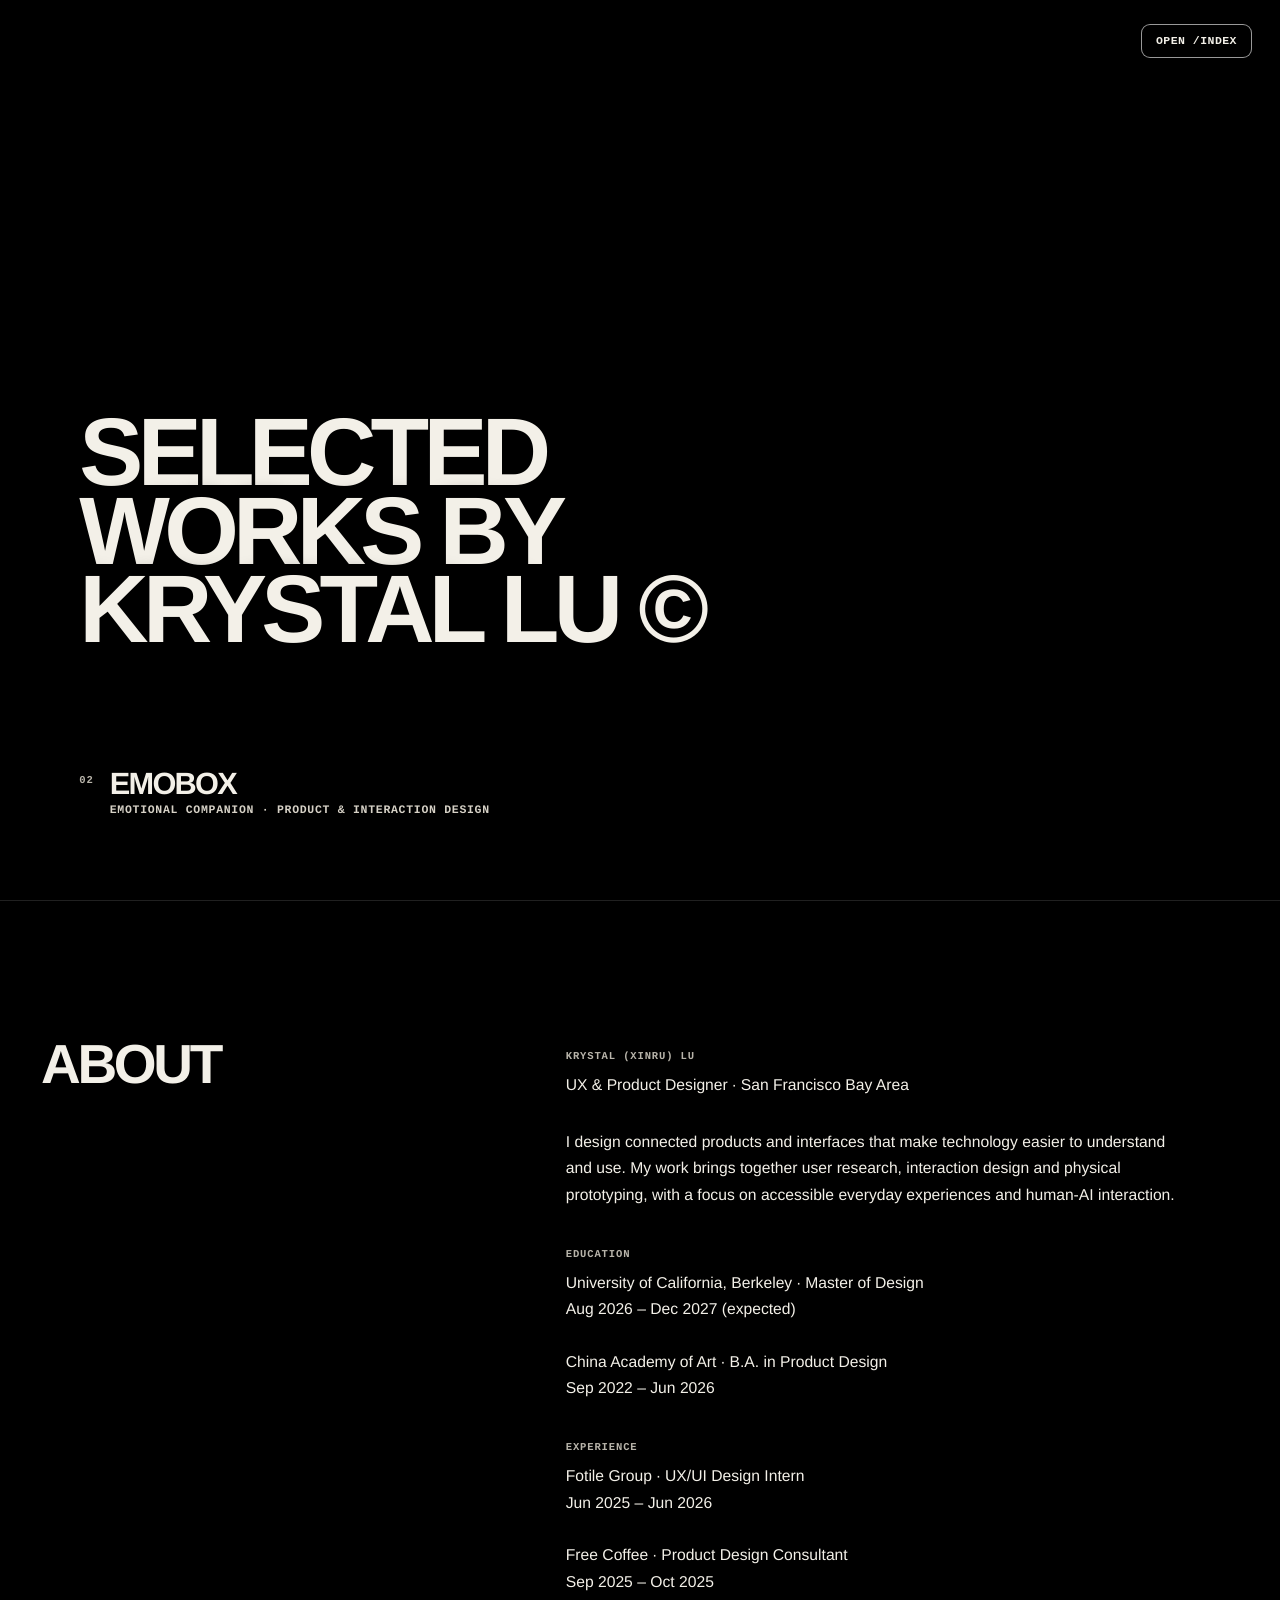
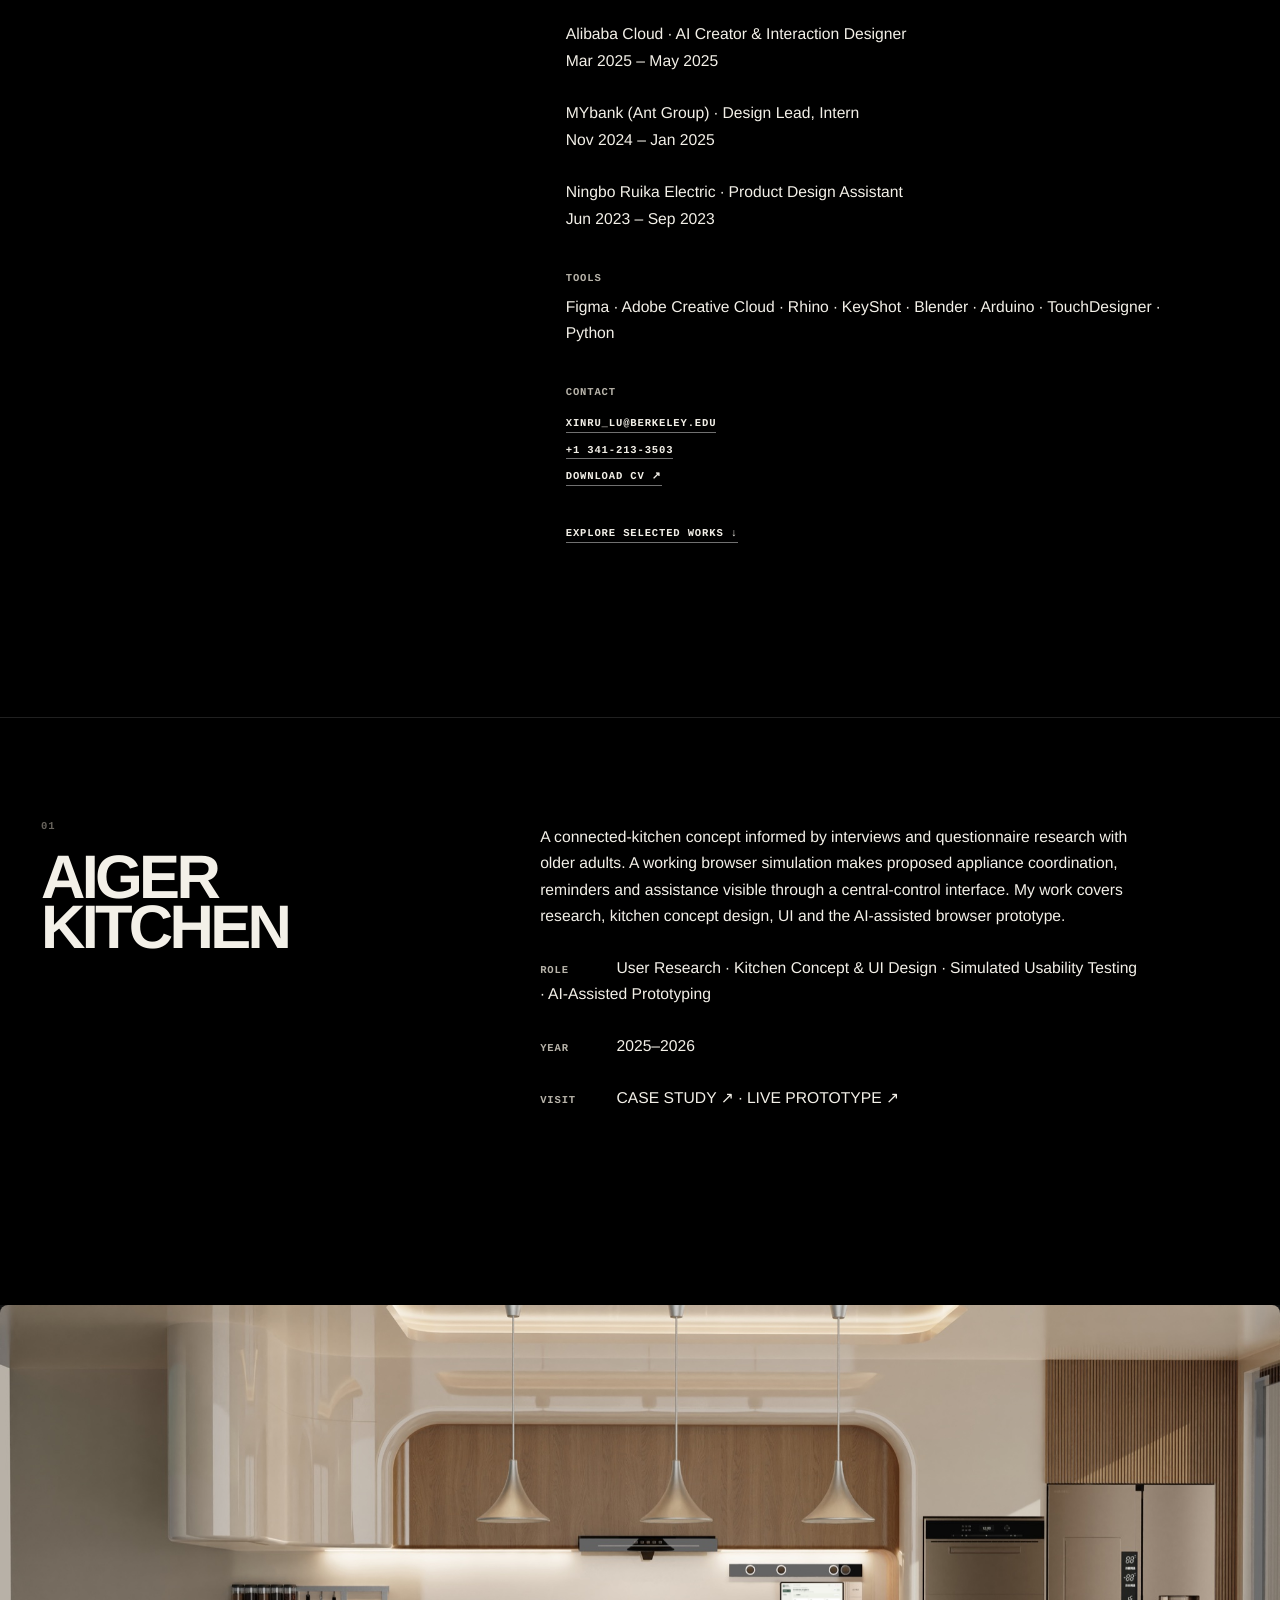
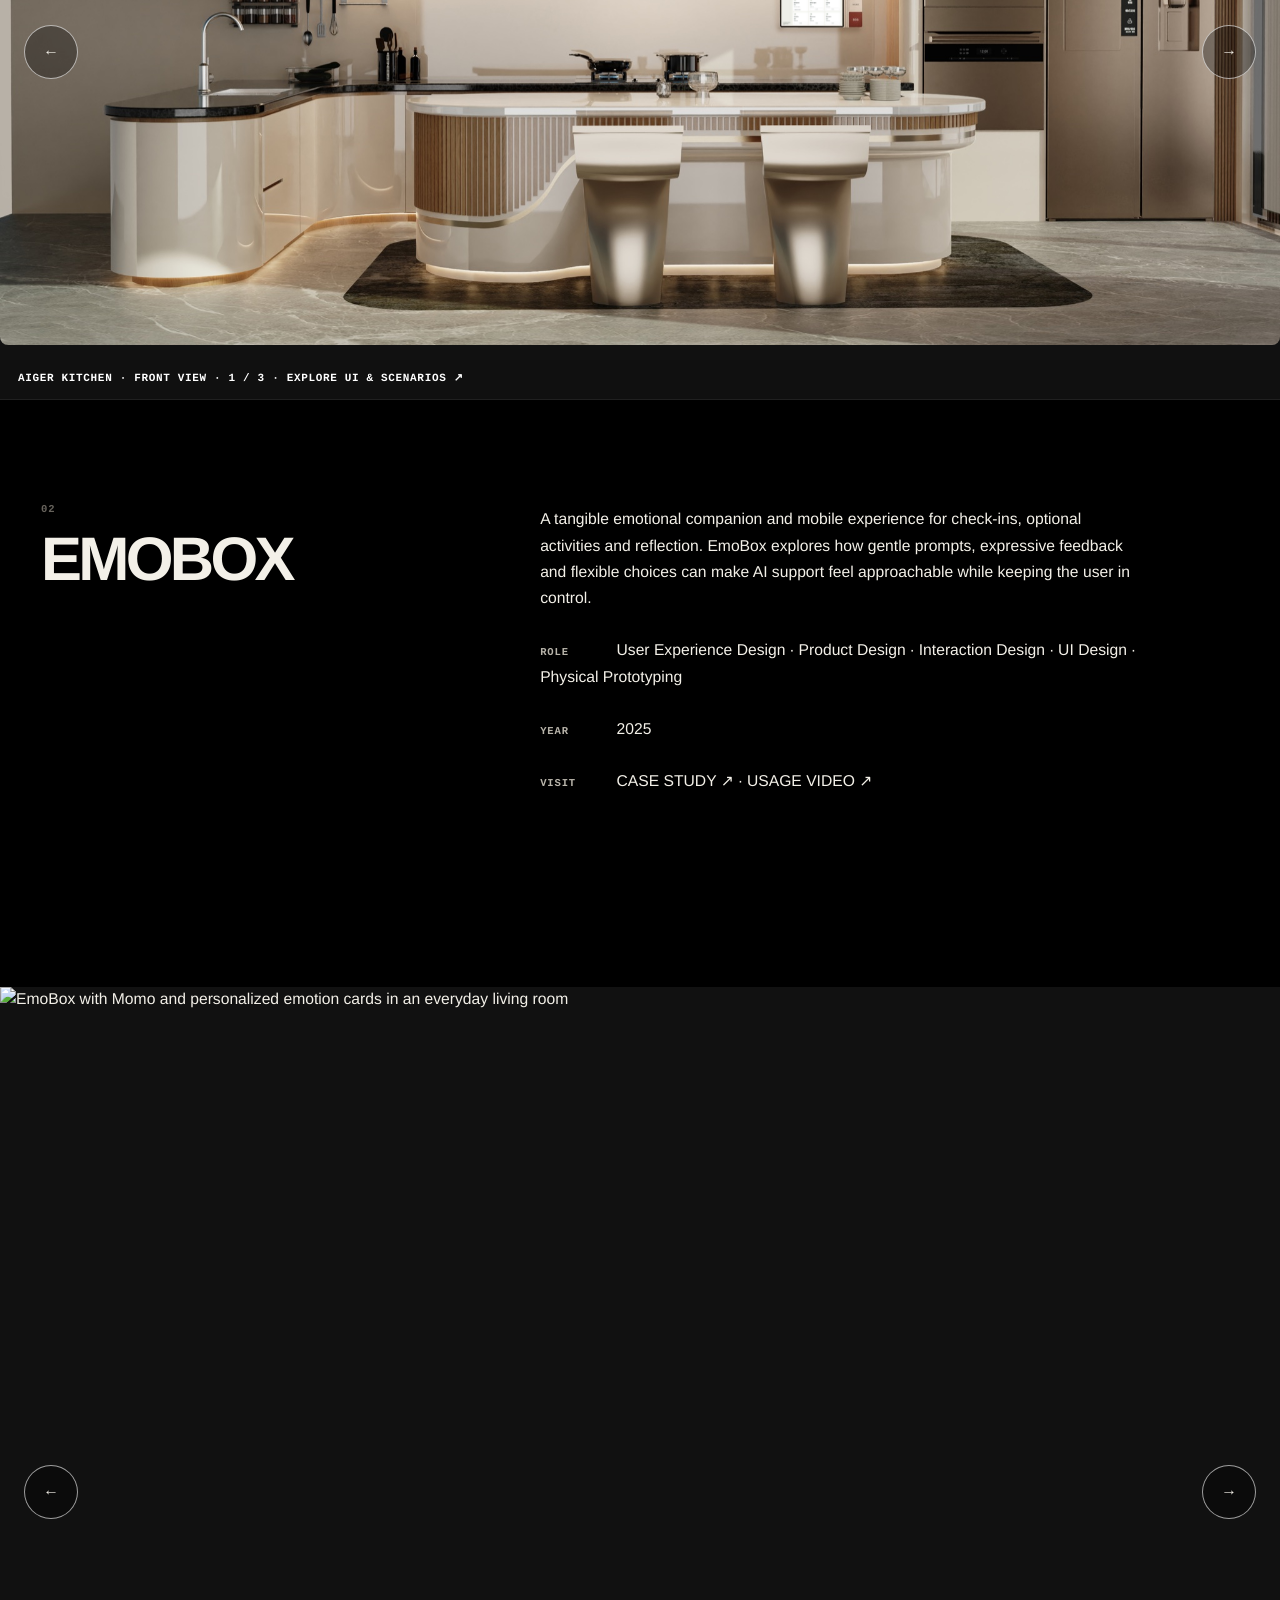
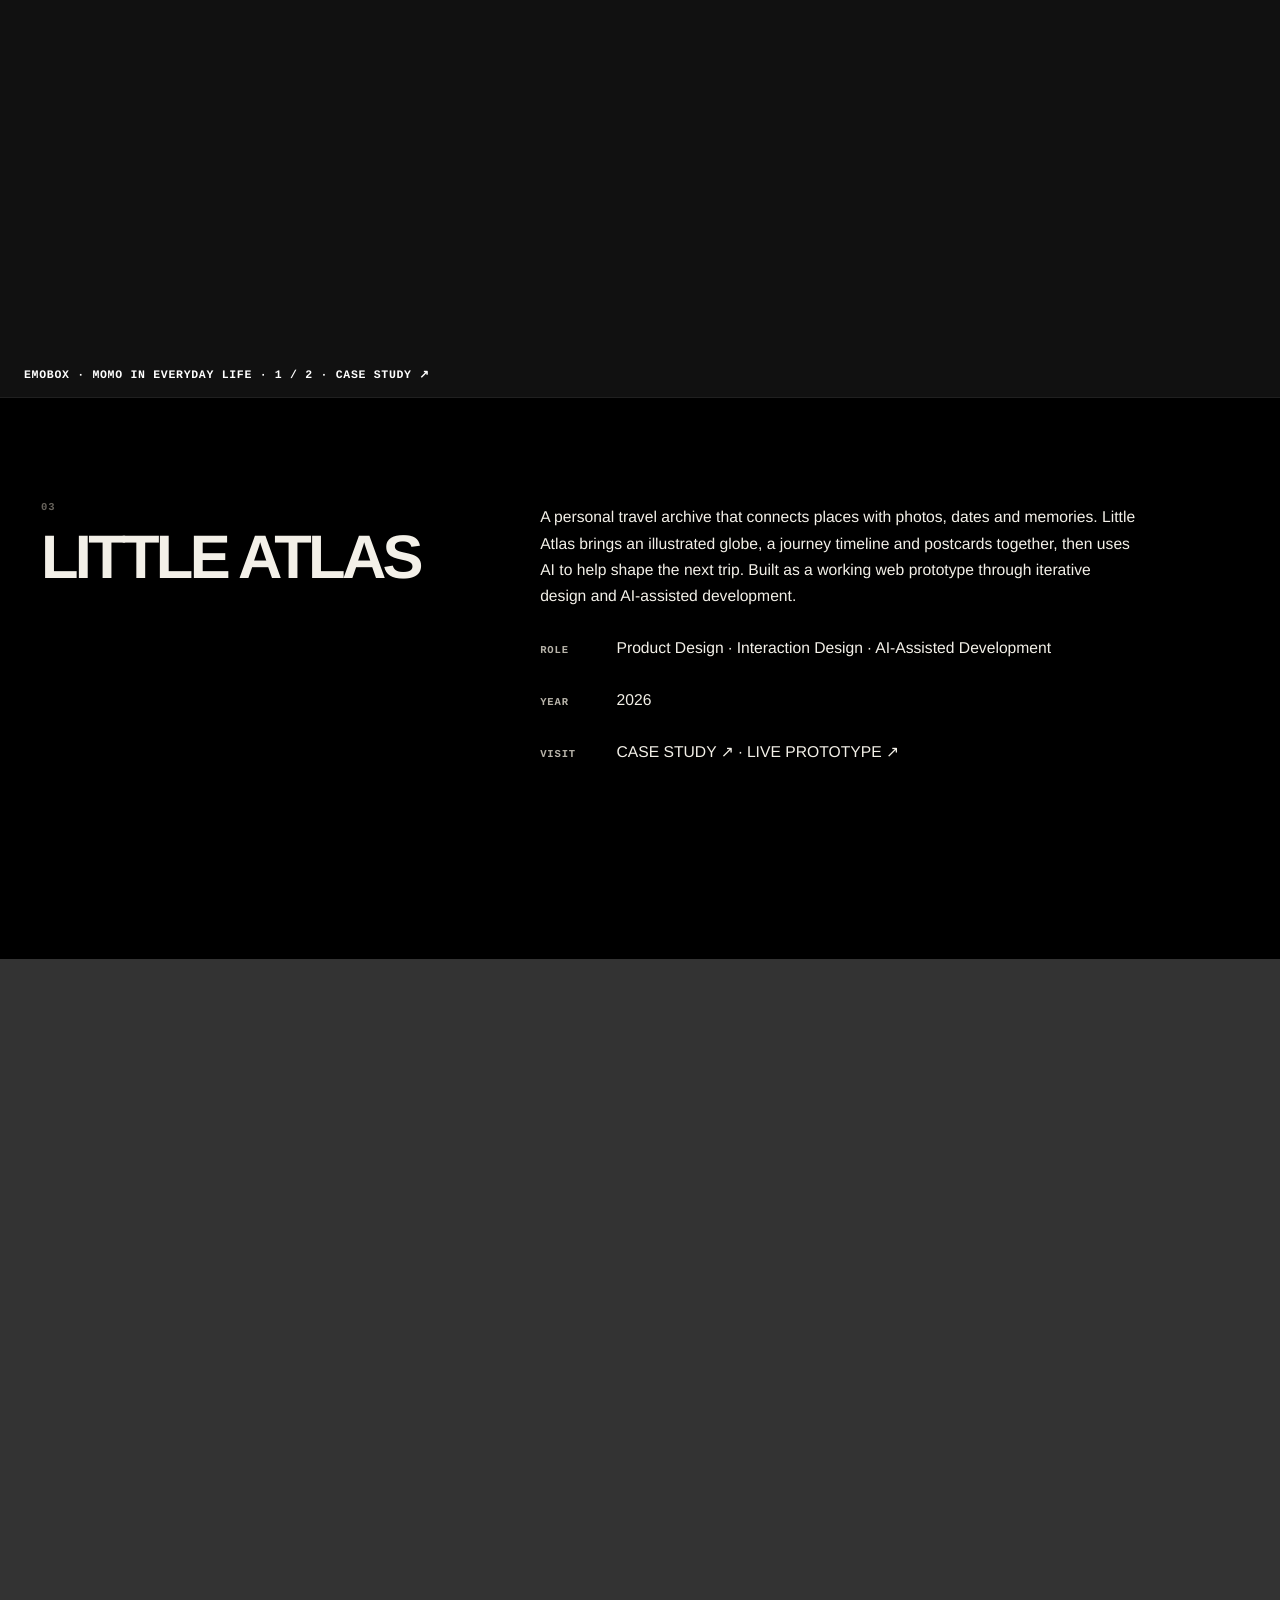
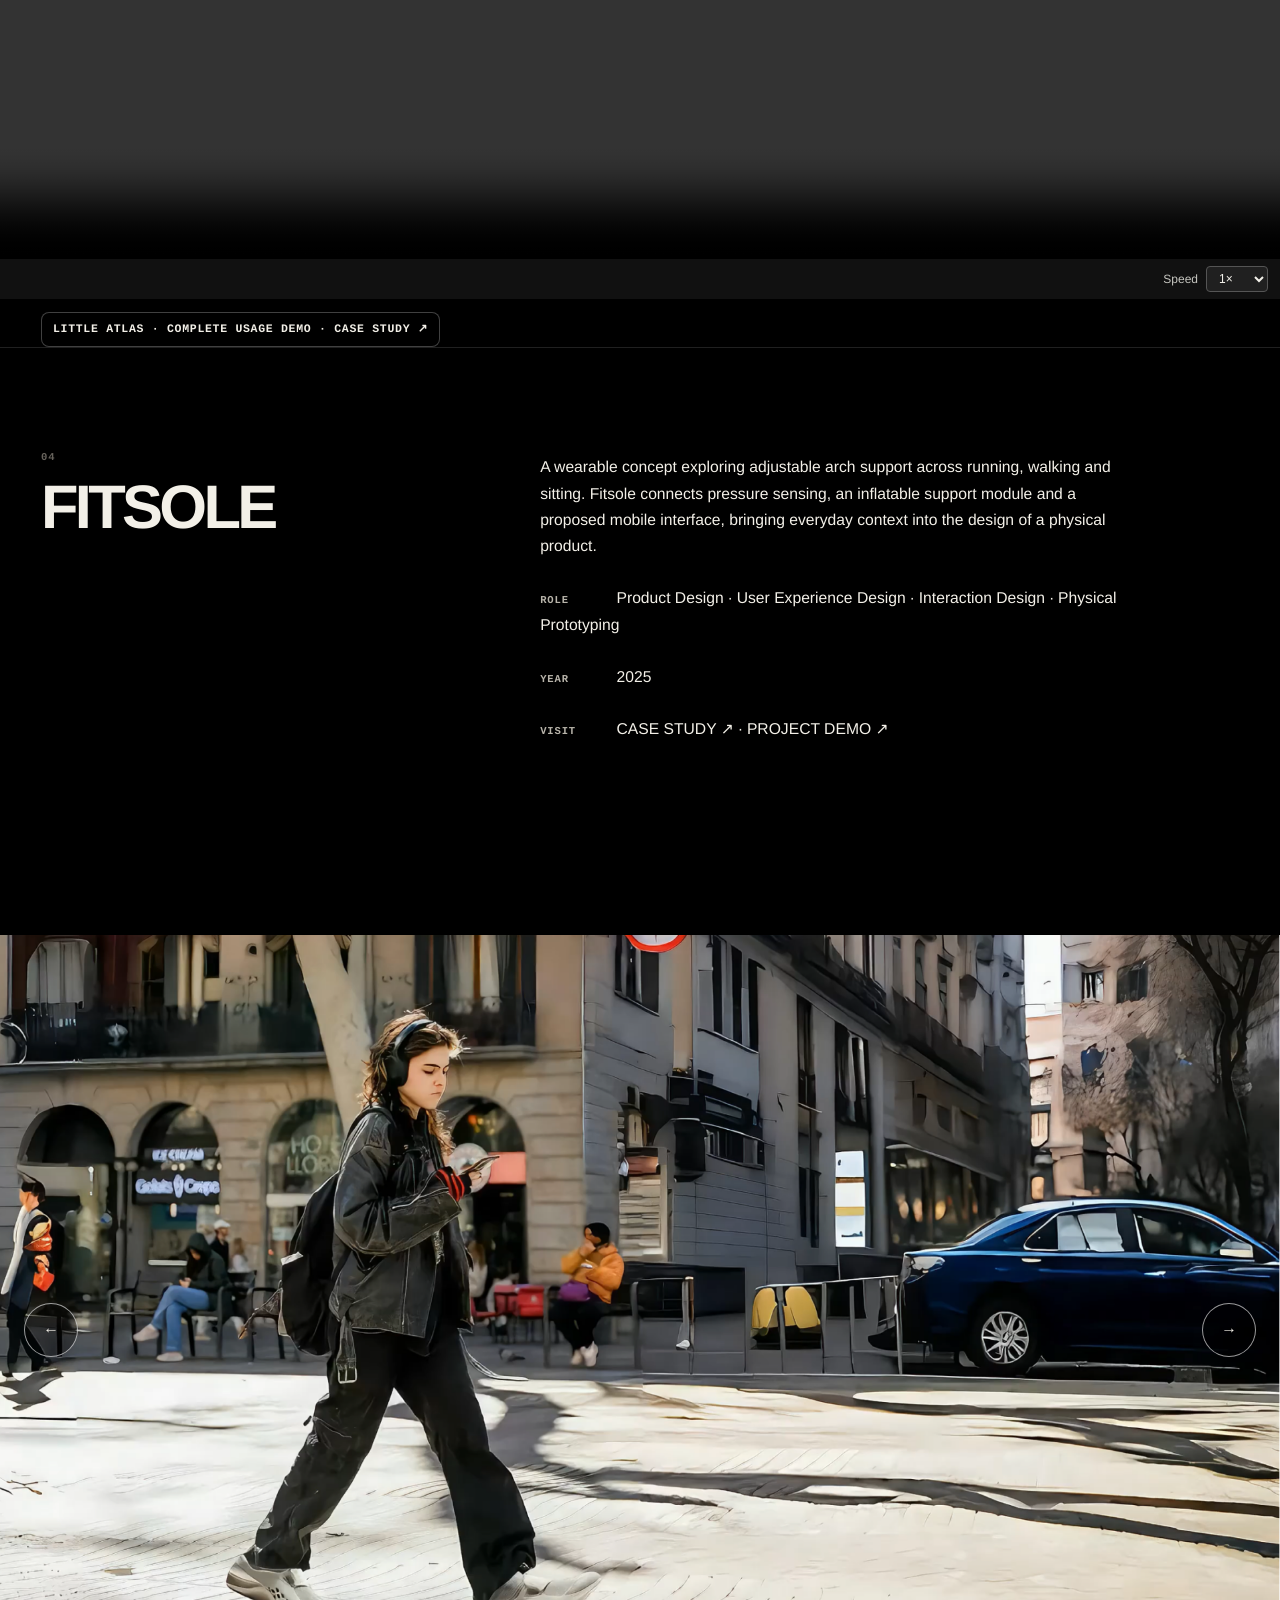
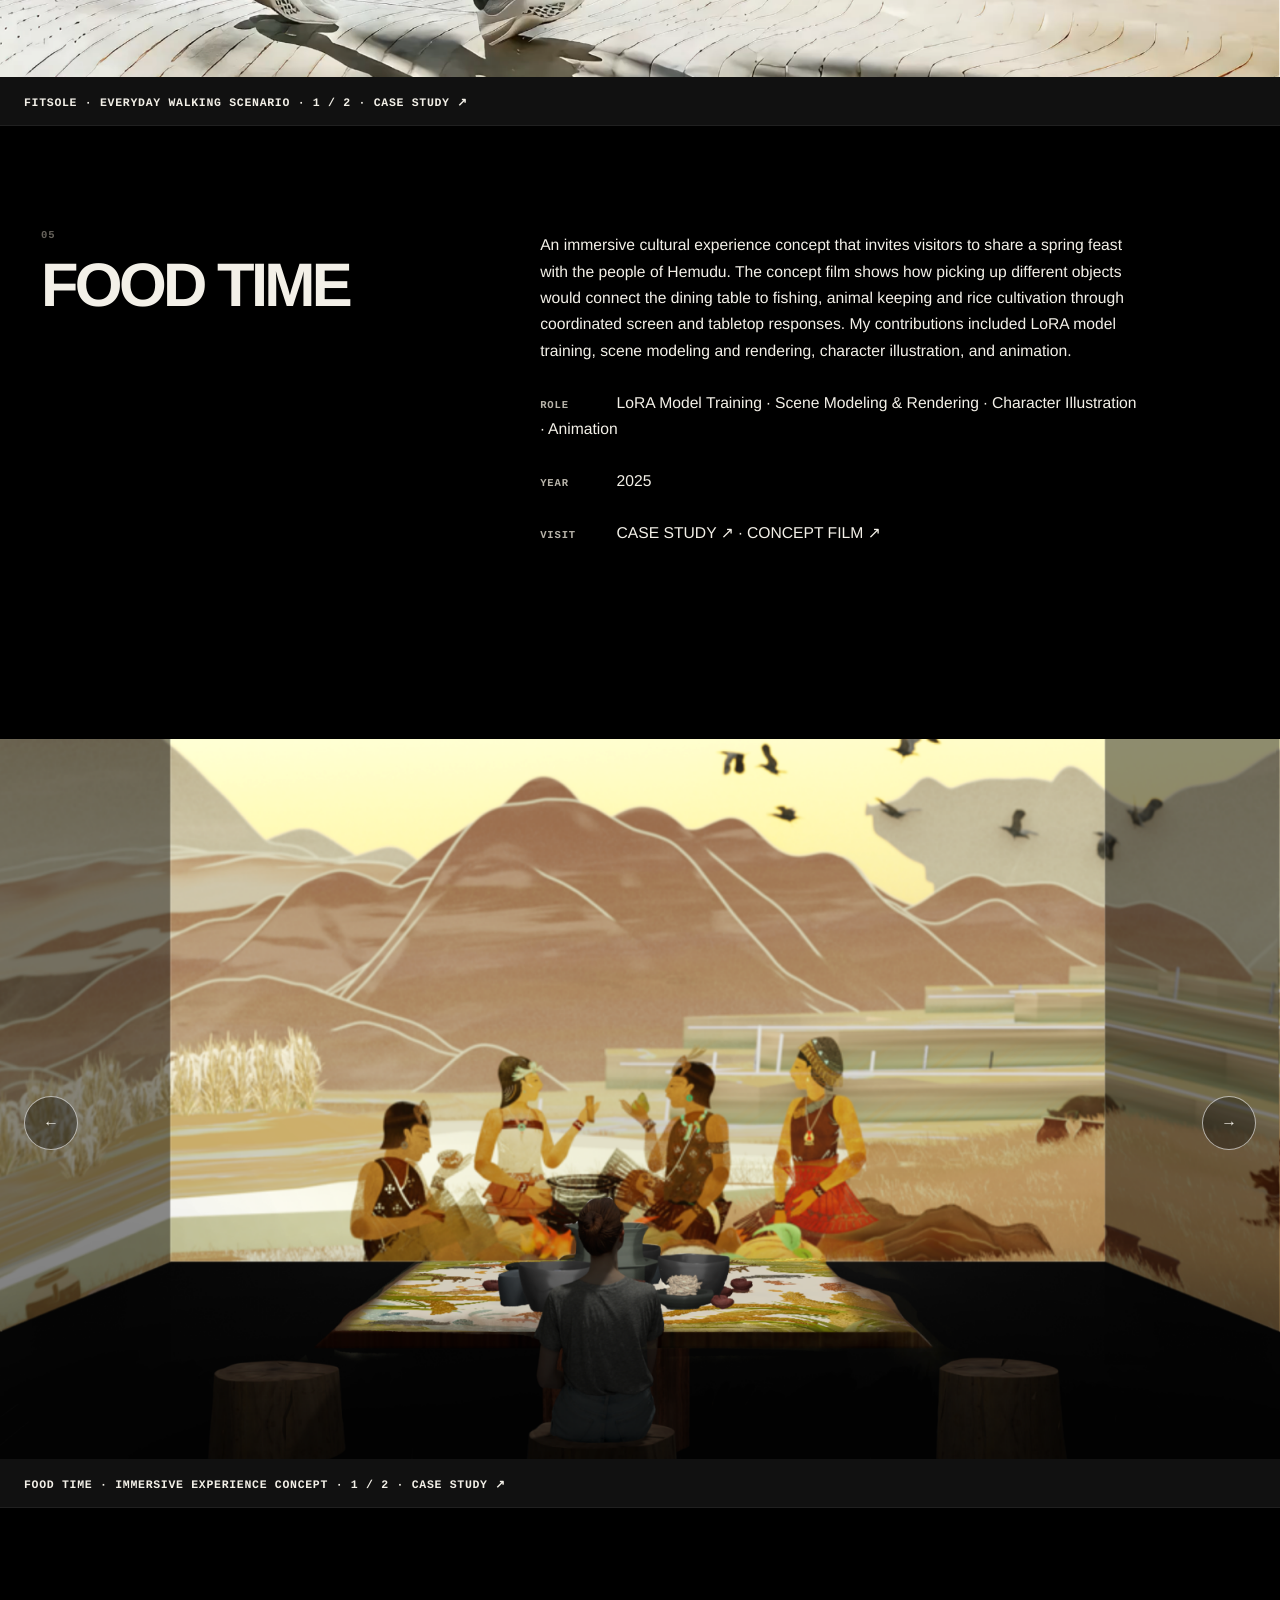
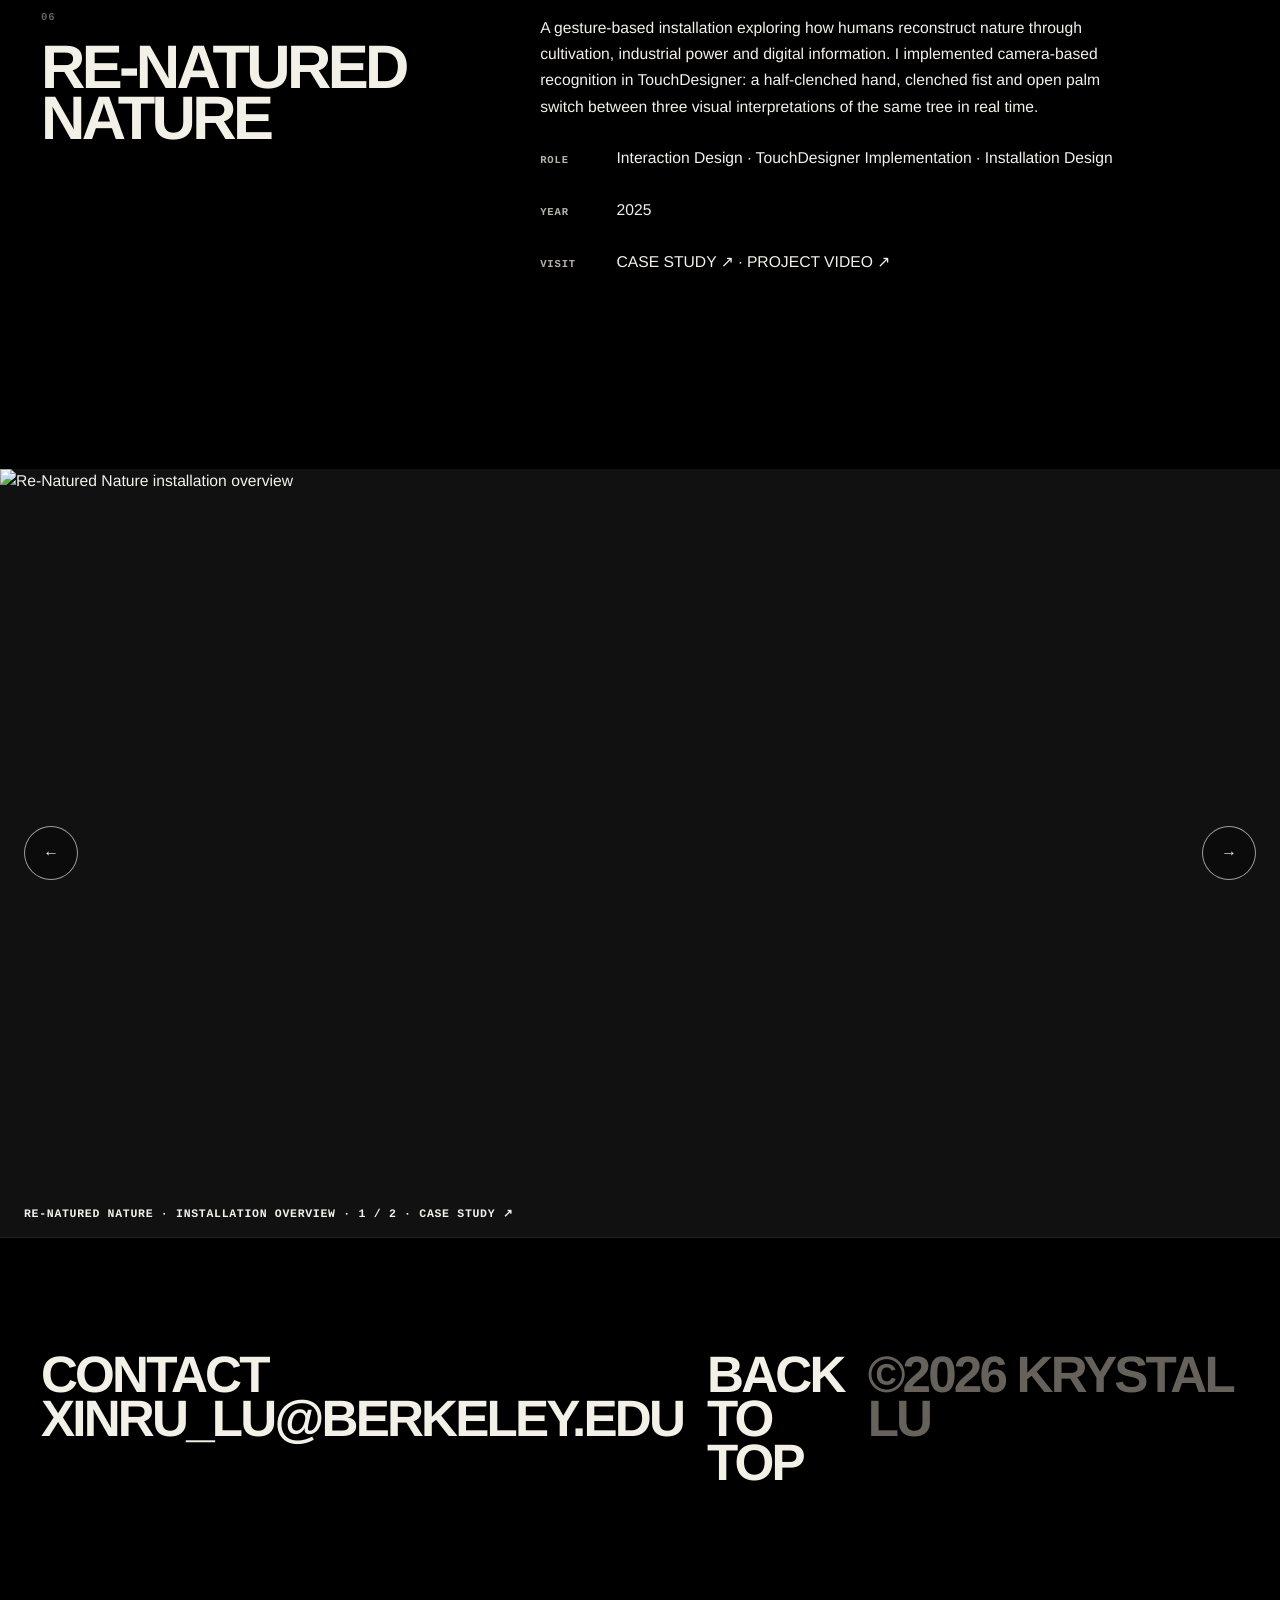
==== index.html @ cd3e88b2 "Show Atlas video only and add sequential case navigation" ====
<!doctype html>
<html lang="en">
<head>
  <meta charset="UTF-8">
  <meta name="viewport" content="width=device-width, initial-scale=1">
  <title>Krystal Lu — UX & Product Design</title>
  <meta name="description" content="Selected works by Krystal Lu, a UX and product designer studying at UC Berkeley. Accessible everyday experiences, connected products and human-AI interaction.">
  <link rel="icon" href="data:image/svg+xml,%3Csvg xmlns='http://www.w3.org/2000/svg' viewBox='0 0 48 48'%3E%3Crect width='48' height='48' fill='black'/%3E%3Ctext x='7' y='37' fill='white' font-size='36' font-family='Impact,Arial Narrow,sans-serif'%3EX%3C/text%3E%3C/svg%3E">
  <link rel="stylesheet" href="style.css?v=20261008-navigation">
  <link rel="stylesheet" href="emobox-home.css">
  <script src="app.js?v=20261008-navigation" defer></script>
<link rel="stylesheet" href="aiger-scenes.css"><link rel="stylesheet" href="little-atlas.css"><link rel="stylesheet" href="video-speed.css"><script src="video-speed.js" defer></script></head>
<body>
  <a class="skip" href="#content">Skip to content</a>
  <button class="index-toggle" type="button" aria-expanded="false">OPEN /INDEX</button>
  <main id="content"></main>
  <aside class="index-layer" aria-hidden="true">
    <button class="index-close" type="button">CLOSE /INDEX</button>
    <div class="index-grid"></div>
  </aside>
<script src="aiger-scenes.js" defer></script></body>
</html>
---- style.css ----
@charset "UTF-8";
:root{
  --bg:#000;
  --fg:#f3f0e8;
  --muted:#b8b4aa;
  --dim:#66625b;
  --line:#202020;
  --glass:#ffffff12;

  --font-display-family:Impact,"Arial Narrow","Helvetica Neue Condensed",Haettenschweiler,sans-serif;
  --font-body-family:Inter,Arial,sans-serif;
  --font-label-family:"Courier New",monospace;

  --font-hero:clamp(4.1rem,7.5vw,7rem);
  --font-section:clamp(2.45rem,4.3vw,4.4rem);
  --font-project-title:clamp(2.45rem,4.8vw,5rem);
  --font-visual-bg:clamp(5.8rem,13vw,14.4rem);
  --font-label:clamp(.66rem,.72vw,.78rem);
  --font-body:clamp(.98rem,1.05vw,1.08rem);
  --font-caption:.72rem;

  --lh-display:.82;
  --lh-body:1.68;
  --lh-label:1.35;
  --track-display:-.06em;
  --track-label:.08em;
  --space-group:clamp(1.25rem,2.4vw,2.5rem);
  --space-section:clamp(5rem,11vw,9rem);
}
*{box-sizing:border-box}
html{scroll-behavior:smooth}
body{margin:0;background:var(--bg);color:var(--fg);font-family:var(--font-body-family);font-size:var(--font-body);font-weight:400;line-height:var(--lh-body);overflow-x:hidden;text-rendering:geometricPrecision}
a{color:inherit;text-decoration:none}
button{font:inherit;color:inherit}
.display,.type-hero,.type-section,.type-project-title{font-family:var(--font-display-family);text-transform:uppercase;font-weight:900;letter-spacing:var(--track-display);line-height:var(--lh-display)}
.type-hero{font-size:var(--font-hero)}
.type-section{font-size:var(--font-section)}
.type-project-title{font-size:var(--font-project-title)}
.type-label{font-family:var(--font-label-family);font-size:var(--font-label);font-weight:700;letter-spacing:var(--track-label);line-height:var(--lh-label);text-transform:uppercase;color:var(--muted)}
.type-body{font-family:var(--font-body-family);font-size:var(--font-body);font-weight:400;line-height:var(--lh-body);letter-spacing:0;color:var(--fg)}
.type-caption{font-family:var(--font-label-family);font-size:var(--font-caption);font-weight:700;letter-spacing:.06em;line-height:var(--lh-label);text-transform:uppercase;color:var(--muted)}
.skip{position:fixed;top:-80px;left:18px;z-index:90;background:var(--fg);color:#000;padding:10px 12px}.skip:focus{top:18px}
.index-toggle,.index-close{position:fixed;z-index:70;right:28px;top:24px;border:1px solid #ffffff99;background:#0007;color:var(--fg);border-radius:9px;padding:10px 14px;font-family:var(--font-label-family);font-size:var(--font-caption);font-weight:700;line-height:1;letter-spacing:.04em;text-transform:uppercase;cursor:pointer}.index-toggle:hover,.index-close:hover{background:var(--fg);color:#000}
.cover-stage{position:relative;min-height:100vh;background:#000;overflow:hidden}.cover-slide{position:absolute;inset:0;opacity:0;transition:opacity .75s ease;cursor:pointer}.cover-slide.active{opacity:1;z-index:1}
.visual{position:relative;width:100%;height:100%;overflow:hidden;background:#111}.cover-slide>.visual{position:absolute;inset:24px;width:calc(100% - 48px);height:calc(100% - 48px);border-radius:8px;filter:brightness(.55) contrast(1.12) saturate(.9)}.visual:before{content:"";position:absolute;inset:-20%;background:radial-gradient(circle at 24% 22%,#fff4,transparent 12%),radial-gradient(circle at 78% 38%,#fff2,transparent 18%),linear-gradient(120deg,#1f1f1f,#050505 52%,#2c241d);transform:rotate(-8deg) scale(1.15)}.visual:after{content:"";position:absolute;inset:0;background:linear-gradient(180deg,#0001,#0009),repeating-linear-gradient(90deg,#ffffff04 0 1px,transparent 1px 80px)}
.visual-word{position:absolute;left:5vw;bottom:6.5vw;z-index:1;font-family:var(--font-display-family);font-size:var(--font-visual-bg);font-weight:900;line-height:.72;text-transform:uppercase;letter-spacing:-.075em;color:#fff;opacity:.09;max-width:76vw}.visual-caption{position:absolute;left:5.2vw;bottom:3.9vw;z-index:1;font-family:var(--font-label-family);font-size:var(--font-caption);font-weight:700;line-height:var(--lh-label);letter-spacing:.05em;text-transform:uppercase;color:#d8d4c8;font-style:normal;opacity:.62}
.visual-b:before{background:radial-gradient(circle at 70% 22%,#b8ff4688,transparent 16%),linear-gradient(120deg,#111,#223018 42%,#050505 70%)}.visual-c:before{background:radial-gradient(circle at 46% 55%,#f1c28a88,transparent 20%),linear-gradient(120deg,#1a120c,#33261f 42%,#050505 78%)}.visual-d:before{background:radial-gradient(ellipse at 58% 30%,#8bb9ff88,transparent 18%),linear-gradient(120deg,#050505,#14223b 58%,#020202)}.visual-e:before{background:radial-gradient(circle at 65% 35%,#ffffff28,transparent 18%),linear-gradient(120deg,#050505,#352b20)}.visual-f:before{background:radial-gradient(circle at 68% 26%,#ffdf70cc,transparent 12%),radial-gradient(circle at 42% 56%,#ff492faa,transparent 24%),linear-gradient(120deg,#050505,#351108)}
.cover-shade{position:absolute;inset:0;background:radial-gradient(circle at 70% 25%,transparent 0 18%,#0005 43%,#000e 100%);z-index:2}.cover-title{position:absolute;left:6.2vw;top:46vh;z-index:3;max-width:760px;color:var(--fg);text-shadow:0 2px 20px #000}.cover-meta{position:absolute;left:6.2vw;bottom:9vh;z-index:3;display:grid;grid-template-columns:auto 1fr;gap:.35rem 1rem;color:var(--fg);align-items:start}.cover-meta span{grid-row:1/3;align-self:start;padding-top:.16rem;font-family:var(--font-label-family);font-size:var(--font-label);font-weight:700;line-height:var(--lh-label);color:var(--muted);letter-spacing:var(--track-label);text-transform:uppercase}.cover-meta b{font-family:var(--font-display-family);font-size:clamp(1.45rem,2.4vw,2.05rem);font-weight:900;line-height:.86;letter-spacing:-.055em;text-transform:uppercase}.cover-meta small{font-family:var(--font-label-family);font-size:var(--font-caption);font-weight:700;line-height:var(--lh-label);letter-spacing:.06em;text-transform:uppercase;color:#d6d1c6}
.about-block{display:grid;grid-template-columns:minmax(220px,32vw) minmax(300px,620px);gap:9vw;padding:var(--space-section) 3.2vw;border-top:1px solid var(--line);min-height:80vh}.about-block h2{margin:0}.about-copy{font-family:var(--font-body-family);font-size:var(--font-body);font-weight:400;line-height:var(--lh-body);letter-spacing:0;color:var(--fg);align-self:start}.about-copy p{margin:0 0 var(--space-group)}.about-copy b{display:inline-block;margin:0 0 .55rem;font-family:var(--font-label-family);font-size:var(--font-label);font-weight:700;letter-spacing:var(--track-label);line-height:var(--lh-label);text-transform:uppercase;color:var(--muted)}.about-copy a{font-family:var(--font-label-family);font-size:var(--font-label);font-weight:700;line-height:var(--lh-label);letter-spacing:var(--track-label);text-transform:uppercase;color:var(--fg);border-bottom:1px solid #ffffff70;padding-bottom:.12rem}
.work-feed{border-top:1px solid var(--line)}.work-row{display:grid;grid-template-columns:minmax(230px,31vw) minmax(320px,600px);gap:8vw;padding:clamp(5.2rem,8vw,8rem) 3.2vw 0;border-bottom:1px solid var(--line);position:relative}.work-name{position:sticky;top:32px;align-self:start;min-height:130px}.work-name span{display:block;margin-bottom:1.15rem;font-family:var(--font-label-family);font-size:var(--font-label);font-weight:700;letter-spacing:var(--track-label);color:var(--dim)}.work-name h2{margin:0;max-width:540px}.work-copy{font-family:var(--font-body-family);font-size:var(--font-body);font-weight:400;line-height:var(--lh-body);letter-spacing:0;color:var(--fg);max-width:620px;padding-top:.3rem}.work-copy p{margin:0 0 clamp(1.15rem,2vw,1.8rem)}.work-copy b{display:inline-block;min-width:3.8rem;margin-right:.7rem;font-family:var(--font-label-family);font-size:var(--font-label);font-weight:700;letter-spacing:var(--track-label);line-height:var(--lh-label);text-transform:uppercase;color:var(--muted)}
.gallery{grid-column:1/-1;position:relative;margin:clamp(3rem,5vw,5.5rem) -3.2vw 0;overflow:hidden;background:#030303}.gallery-track{display:flex;transition:transform .45s cubic-bezier(.2,.8,.2,1)}.gallery-item{min-width:100%;height:min(72vw,720px);margin:0;position:relative;overflow:hidden;background:#0b0b0b}.gallery-item .visual{height:100%;filter:brightness(.66) contrast(1.08)}.gallery-item .visual-word{font-size:clamp(4.5rem,10vw,10rem);opacity:.12}.gallery-item figcaption{position:absolute;left:3.2vw;bottom:28px;font-family:var(--font-label-family);font-size:var(--font-caption);font-weight:700;line-height:var(--lh-label);letter-spacing:.06em;text-transform:uppercase;color:var(--fg);background:#0009;padding:9px 11px;border:1px solid #ffffff40;border-radius:8px}.gallery-prev,.gallery-next{position:absolute;top:50%;transform:translateY(-50%);z-index:5;border:1px solid #fff9;background:#0005;border-radius:999px;width:54px;height:54px;display:grid;place-items:center;cursor:pointer}.gallery-prev{left:24px}.gallery-next{right:24px}.gallery-prev:hover,.gallery-next:hover{background:var(--fg);color:#000}
.index-layer{position:fixed;inset:0;z-index:80;background:#000;opacity:0;pointer-events:none;transition:opacity .25s ease;padding:7.5vw 4vw 4vw}.index-open .index-layer{opacity:1;pointer-events:auto}.index-grid{display:grid;grid-template-columns:repeat(8,minmax(70px,1fr));gap:18px;align-items:start}.index-grid a{display:grid;gap:8px;color:var(--fg);opacity:.5;transition:opacity .2s,transform .2s}.index-grid a:hover{opacity:1;transform:translateY(-4px)}.index-grid small{font-family:var(--font-label-family);font-size:var(--font-caption);font-weight:700;letter-spacing:.06em;color:var(--dim)}.index-grid .visual{width:100%;aspect-ratio:16/10;height:auto;border-radius:2px;filter:brightness(.62)}.index-grid .visual-word{font-size:1.05rem;left:8px;bottom:20px;max-width:90%;opacity:.38}.index-grid .visual-caption{font-size:.45rem;left:9px;bottom:8px;opacity:.54}.index-grid b{font-family:var(--font-display-family);font-size:clamp(1.15rem,1.8vw,1.55rem);font-weight:900;line-height:.86;letter-spacing:-.05em;text-transform:uppercase}.end{display:grid;grid-template-columns:1fr 1fr auto;gap:24px;padding:9vw 3.2vw;font-family:var(--font-display-family);font-size:clamp(1.8rem,4vw,4.3rem);font-weight:900;line-height:.86;letter-spacing:-.055em;text-transform:uppercase}.end span{color:var(--dim)}
@media(max-width:900px){:root{--font-hero:clamp(3.35rem,13vw,6.1rem);--font-section:clamp(2.2rem,8vw,3.7rem);--font-project-title:clamp(2.35rem,8.5vw,4.4rem);--font-body:1rem}.cover-slide>.visual{inset:12px;width:calc(100% - 24px);height:calc(100% - 24px)}.cover-title{top:42vh}.about-block,.work-row{grid-template-columns:1fr;gap:28px}.work-name{position:static}.gallery{margin-left:-3.2vw;margin-right:-3.2vw}.index-grid{grid-template-columns:repeat(3,1fr)}.end{grid-template-columns:1fr}.gallery-item{height:74vh}}
@media(max-width:540px){:root{--font-hero:clamp(3rem,16vw,4.6rem);--font-section:clamp(2rem,11vw,3.2rem);--font-project-title:clamp(2.15rem,11vw,3.7rem);--font-body:.98rem}.index-toggle,.index-close{right:14px;top:14px}.cover-title{left:24px;max-width:86vw}.cover-meta{left:24px;grid-template-columns:auto 1fr}.cover-meta b{font-size:1.65rem}.work-row,.about-block{padding-left:22px;padding-right:22px}.gallery-prev,.gallery-next{width:42px;height:42px}.index-grid{grid-template-columns:repeat(2,1fr);padding-top:52px}.gallery-item{height:66vh}.visual-word{font-size:clamp(4.6rem,20vw,7rem);opacity:.08}.visual-caption{bottom:4.6vw}}
@media(prefers-reduced-motion:reduce){*,*:before,*:after{transition:none!important;animation:none!important}html{scroll-behavior:auto}}

/* Typography fallbacks for generated markup */
.cover-title{font-size:var(--font-hero)}
.about-block h2{font-size:var(--font-section)}
.work-name h2{font-size:var(--font-project-title)}
.visual span:not(.visual-word){font-family:var(--font-display-family);font-size:var(--font-visual-bg);font-weight:900;line-height:.75;letter-spacing:-.075em;text-transform:uppercase;color:var(--fg);opacity:.16;position:absolute;left:5vw;bottom:6.5vw;z-index:1;max-width:76vw}
.visual i:not(.visual-caption){position:absolute;left:5.2vw;bottom:3.9vw;z-index:1;font-family:var(--font-label-family);font-size:var(--font-caption);line-height:var(--lh-label);letter-spacing:.08em;text-transform:uppercase;color:#e9e1d2cc;font-style:normal}
/* AIGER content preview; original editorial layout retained. */
.aiger-preview{display:block;width:100%;height:100%;object-fit:contain;background:#e9eae3}.gallery-item>a{display:block;height:100%}.gallery-item:has(.aiger-preview){position:relative}.gallery-item:has(.aiger-preview) figcaption{position:absolute;left:0;bottom:0;background:#111e;padding:12px 18px;color:#fff;width:100%}.gallery-item:has(.aiger-preview) a{color:inherit}[hidden]{display:none!important}

.fitsole-cover{position:absolute;inset:0}.fitsole-cover img{width:100%;height:100%;object-fit:cover}.index-grid .fitsole-cover{position:relative;width:100%;height:120px}.fitsole-gallery{background:#efefed}.fitsole-gallery img{width:100%;height:100%;object-fit:cover}.fitsole-gallery:nth-child(3) img{object-fit:contain}.fitsole-gallery figcaption{z-index:2}

#three .gallery{width:100vw}#three .fitsole-gallery{height:calc(100vw * .58 + 48px);background:#111;padding-bottom:48px}#three .fitsole-gallery>a{display:block;width:100%;height:100%}#three .fitsole-gallery img{object-fit:cover}#three .fitsole-gallery iframe{display:block;width:100%;height:100%;border:0}#three .fitsole-gallery figcaption{bottom:0;left:0;width:100%;background:#111;border:0;border-radius:0;padding:14px 24px}#three .gallery.showing-video .gallery-prev,#three .gallery.showing-video .gallery-next{top:28px;transform:none;width:44px;height:44px}@media(max-width:540px){#three .gallery{margin-left:-22px;margin-right:-22px}}

#three .fitsole-gallery video{width:100%;height:100%;display:block;object-fit:contain;background:#000}

.food-cover{position:absolute;inset:0}.food-cover img{width:100%;height:100%;object-fit:cover}.index-grid .food-cover{position:relative;width:100%;height:120px}#four .gallery{width:100vw}#four .food-gallery{height:calc(100vw * .5625 + 48px);padding-bottom:48px;background:#111}#four .food-gallery img,#four .food-gallery video{width:100%;height:100%;display:block;object-fit:contain}#four .food-gallery figcaption{bottom:0;left:0;width:100%;background:#111;border:0;border-radius:0;padding:14px 24px}#four .gallery.showing-video .gallery-prev,#four .gallery.showing-video .gallery-next{top:28px;transform:none;width:44px;height:44px}@media(max-width:540px){#four .gallery{margin-left:-22px;margin-right:-22px}}

.renature-cover{position:absolute;inset:0}.renature-cover img{width:100%;height:100%;object-fit:cover}.index-grid .renature-cover{position:relative;height:120px}.renature-gallery{height:calc(100vw * .5625 + 48px);padding-bottom:48px;background:#111}.renature-gallery>a{display:block;width:100%;height:100%}.renature-gallery img,.renature-gallery video{width:100%;height:100%;display:block;object-fit:contain}.renature-gallery figcaption{bottom:0;left:0;width:100%;background:#111;border:0;border-radius:0;padding:14px 24px}
/* Keep every homepage project gallery aligned to both viewport edges. */
.work-feed .work-row > .gallery{width:100vw;max-width:none;min-width:0;margin-left:-3.2vw;margin-right:-3.2vw}
.work-feed .gallery-track{width:100%}
.work-feed .gallery-item{flex:0 0 100%;min-width:100%;max-width:100%}
@media(max-width:540px){.work-feed .work-row > .gallery{margin-left:-22px;margin-right:-22px}}

#five .gallery-prev,#five .gallery-next{display:none}
---- emobox-home.css ----
.emobox-hero{display:grid;grid-template-columns:1.3fr .6fr .6fr;align-items:center;gap:5%;background:#e6edf0}.emobox-hero img{width:100%;height:auto;object-fit:contain}.emobox-gallery .phones{display:flex;justify-content:center;gap:24px;background:#e6edf0}.emobox-cover{overflow:hidden}.emobox-cover .emobox-hero{padding:8%;height:100%}.emobox-gallery{background:#e6edf0!important;aspect-ratio:2;height:auto!important}.emobox-gallery .emobox-hero{border-radius:0;height:100%;min-height:0;padding:35px 10% 65px}.emobox-gallery .emobox-hero img{max-height:400px}.emobox-gallery .phones{height:100%;padding:35px 10% 65px;border-radius:0}.emobox-gallery .phones img{height:100%;max-width:25%}.emobox-gallery .physical-preview{display:grid;grid-template-columns:1fr 1fr;align-items:center;height:100%;gap:8%;padding:50px 15% 65px}.physical-preview img{width:100%;max-height:350px;object-fit:contain}.emobox-gallery figcaption{color:#fff!important}.emobox-cover{position:absolute;inset:0}.emobox-cover .emobox-hero{height:100%;border-radius:0}.emobox-cover .emobox-hero img{max-height:60vh}@media(max-width:700px){.emobox-gallery{aspect-ratio:1.35}.emobox-gallery .emobox-hero{padding:25px 8% 65px}.emobox-gallery .phones{gap:14px;padding:25px 8% 65px}.emobox-gallery .phones img{max-width:28%}}
.index-grid .emobox-cover{position:relative;inset:auto}.index-grid .emobox-cover .emobox-hero{padding:8%;height:100%}.index-grid .emobox-cover img{max-height:100px}

.phones,.emobox-gallery,.emobox-gallery .phones{background:transparent!important}.case-cover img{width:100%;height:auto;display:block;border-radius:8px}.emobox-cover-image{display:block;width:100%;height:100%;object-fit:contain}.emobox-gallery:has(.emobox-cover-image){aspect-ratio:5560/4180}.emobox-gallery:has(.emobox-cover-image)>a{padding-bottom:48px}.emobox-cover .emobox-cover-image{object-fit:cover}.mode-overview{display:grid;grid-template-columns:1fr 1fr;gap:40px;border-block:1px solid #444;margin:35px 0;padding:20px 0}.mode-overview .eyebrow{margin-top:5px}.emotion-examples{display:grid;grid-template-columns:repeat(3,1fr);gap:35px;margin:30px 0 65px}.emotion-examples img{height:430px;width:100%;object-fit:contain}.detection-evidence img{width:100%;height:auto;display:block;border-radius:8px}.detection-evidence{max-width:1000px}.phones{padding:20px 0!important}.index-grid .emobox-cover-image{max-height:none!important}@media(max-width:700px){.mode-overview{grid-template-columns:1fr;gap:15px}.emotion-examples{gap:12px}.emotion-examples img{height:auto}.emotion-examples figcaption{font-size:11px}}

#two .gallery{width:calc(100% + 6.4vw);max-width:none}#two .emobox-gallery{aspect-ratio:5560/4180;height:auto!important;padding-bottom:48px;background:#111!important}#two .emobox-full-cover{height:100%!important;padding:0!important}#two .emobox-cover-image{width:100%;height:100%;object-fit:cover}#two .emobox-home-video{display:block;width:100%;height:100%;object-fit:contain;background:#000}#two .emobox-gallery figcaption{bottom:0;left:0;width:100%;border:0;border-radius:0;background:#111;padding:14px 24px}#two .gallery.showing-video .gallery-prev,#two .gallery.showing-video .gallery-next{top:28px;transform:none;width:44px;height:44px}#two .emobox-video-slide{aspect-ratio:5560/4180}@media(max-width:540px){#two .gallery{width:calc(100% + 6.4vw)}}

#two .gallery{width:100vw}#two .emobox-gallery{height:calc(100vw * 4180 / 5560 + 48px)!important;aspect-ratio:auto}#two .emobox-full-cover,#two .emobox-home-video{height:100%!important}@media(max-width:540px){#two .gallery{width:100vw;margin-left:-22px;margin-right:-22px}}
---- aiger-scenes.css ----
.kitchen-scene{position:relative;width:100%;aspect-ratio:2048/1025;overflow:hidden;border-radius:8px;background:#b8ac99}.kitchen-scene .kitchen-render{display:block;width:100%;height:100%;object-fit:fill;border-radius:0}.kitchen-scene .screen-ui{position:absolute;left:0;top:0;width:1194px!important;height:834px!important;max-width:none!important;aspect-ratio:auto!important;border-radius:0!important;transform-origin:0 0;pointer-events:none}.scene-pair .kitchen-scene{align-self:center}.aiger-hero-link{display:flex!important;align-items:center;background:#111}.gallery-item:has(.kitchen-scene) figcaption{position:absolute;left:0;bottom:0;background:#111e;padding:12px 18px;color:#fff;width:100%}.gallery-item:has(.kitchen-scene) a{color:inherit}
.gallery-item:has(.kitchen-scene){height:auto;aspect-ratio:2048/1025;overflow:visible;padding-bottom:54px;background:#111}.gallery-item:has(.kitchen-scene) .aiger-hero-link{height:auto!important}.gallery-item:has(.kitchen-scene) figcaption{border:0;border-radius:0;font-size:11px}
.vr-preview{background:#1c1c1a;border:1px solid #343432;border-radius:12px;overflow:hidden;margin:28px 0}.vr-preview video{display:block;width:100%;aspect-ratio:16/9;object-fit:contain;background:#000}.vr-caption{color:#eeede6!important;font-size:clamp(16px,2vw,23px);margin:0!important;padding:18px 22px;max-width:none!important}.vr-toolbar{display:flex;align-items:center;gap:16px;padding:0 22px 20px}.vr-toolbar button{color:#eee;background:#30302c;border:1px solid #666;border-radius:7px;padding:11px 16px;font:inherit;font-size:14px;cursor:pointer}.vr-toolbar input{min-width:30px;flex:1;accent-color:#d5d6c9}.vr-time{font-size:12px;color:#ccc;white-space:nowrap}.vr-status{font-size:13px;color:#aaa}.vr-preview:fullscreen{display:flex;flex-direction:column;justify-content:center}.vr-preview:fullscreen video{max-height:80vh}@media(max-width:650px){.vr-toolbar{gap:8px;padding:0 12px 16px}.vr-toolbar button{padding:10px;font-size:12px}.vr-caption{padding:14px}}
---- little-atlas.css ----
.cover-slide{background:#000}.cover-shade{background:none}
.atlas-image{position:relative;aspect-ratio:2120/1123;overflow:hidden;border-radius:8px;background:#f5f0e4}
.atlas-image img{position:absolute;max-width:none;width:120.566%;height:auto;left:-10.283%;top:-4.986%;display:block}
.atlas-gallery{height:auto!important;aspect-ratio:2120/1123;background:#000}.atlas-gallery>a{display:block;width:100%;height:100%}.atlas-gallery .atlas-image{height:100%;border-radius:0}
.atlas-index{width:100%;aspect-ratio:16/10}.atlas-index img{width:120.566%;top:0}.atlas-index.atlas-image{border-radius:3px}
.atlas-case .facts{grid-template-columns:repeat(3,1fr)}.atlas-case .hero-copy{max-width:850px}.atlas-case .hero-copy p{max-width:740px}.atlas-case .full{width:100%;height:auto;display:block}
.atlas-case .decision-row{display:grid;grid-template-columns:.65fr 1.35fr;gap:50px;align-items:center;margin:55px 0}.atlas-case .decision-row.reverse{grid-template-columns:1.35fr .65fr}.atlas-case .decision-row.reverse .decision-copy{order:2}.atlas-case .decision-row p{font-size:16px}.atlas-case .decision-row h3{font-size:30px;line-height:1.15}.atlas-case .principles{display:grid;grid-template-columns:repeat(3,1fr);gap:28px;margin:32px 0}.atlas-case .principles>div{border-top:1px solid #555;padding-top:20px}.atlas-case .principles h3{font-size:23px}.atlas-case .principles p{font-size:15px}.atlas-case .flow{grid-template-columns:repeat(4,1fr)}.atlas-case .system{display:grid;grid-template-columns:repeat(3,1fr);gap:24px;padding:28px 0;border-block:1px solid #444}.atlas-case .system p{font-size:15px}.atlas-case .system b{display:block}.atlas-case .scope-note{border-left:2px solid #aa7259;padding-left:20px}.atlas-case .feature-pair{display:grid;grid-template-columns:1fr 1fr;gap:30px}.atlas-case .feature-pair h3{font-size:22px}.atlas-case .callout{background:#1c1a17;padding:30px;border-radius:8px;margin:32px 0}.atlas-case .callout p{margin:0;max-width:900px}.atlas-case footer{display:flex;justify-content:space-between;gap:20px}
@media(max-width:750px){.atlas-case .facts,.atlas-case .principles,.atlas-case .system,.atlas-case .feature-pair,.atlas-case .decision-row,.atlas-case .decision-row.reverse{grid-template-columns:1fr}.atlas-case .decision-row.reverse .decision-copy{order:0}.atlas-case .decision-row{gap:10px;margin:45px 0}.atlas-case .flow{grid-template-columns:1fr 1fr}.atlas-case .flow>div:last-child{grid-column:auto}.atlas-case footer{flex-direction:column}}

.atlas-video-slide{aspect-ratio:1920/1342;padding-bottom:58px;box-sizing:content-box}.atlas-video-slide video{display:block;width:100%;height:100%;object-fit:contain}.atlas-video-slide figcaption{bottom:6px;pointer-events:auto}
---- video-speed.css ----
.video-speed-control{display:flex;justify-content:flex-end;align-items:center;position:relative;z-index:3;padding:8px 12px;background:#111;color:#c6c6c0;font:12px/1.4 -apple-system,BlinkMacSystemFont,'Segoe UI',sans-serif;letter-spacing:0;text-transform:none}
.video-speed-control label{display:flex;align-items:center;gap:8px}.video-speed-control select{font:inherit;color:#f3f1ea;background:#202020;border:1px solid #555;border-radius:4px;padding:4px 8px;cursor:pointer}
.gallery-item:has(>video){padding-bottom:94px!important}.gallery-item>.video-speed-control{position:absolute;bottom:48px;right:0;left:0;height:40px}.gallery-item:has(>video)>figcaption{bottom:0!important}
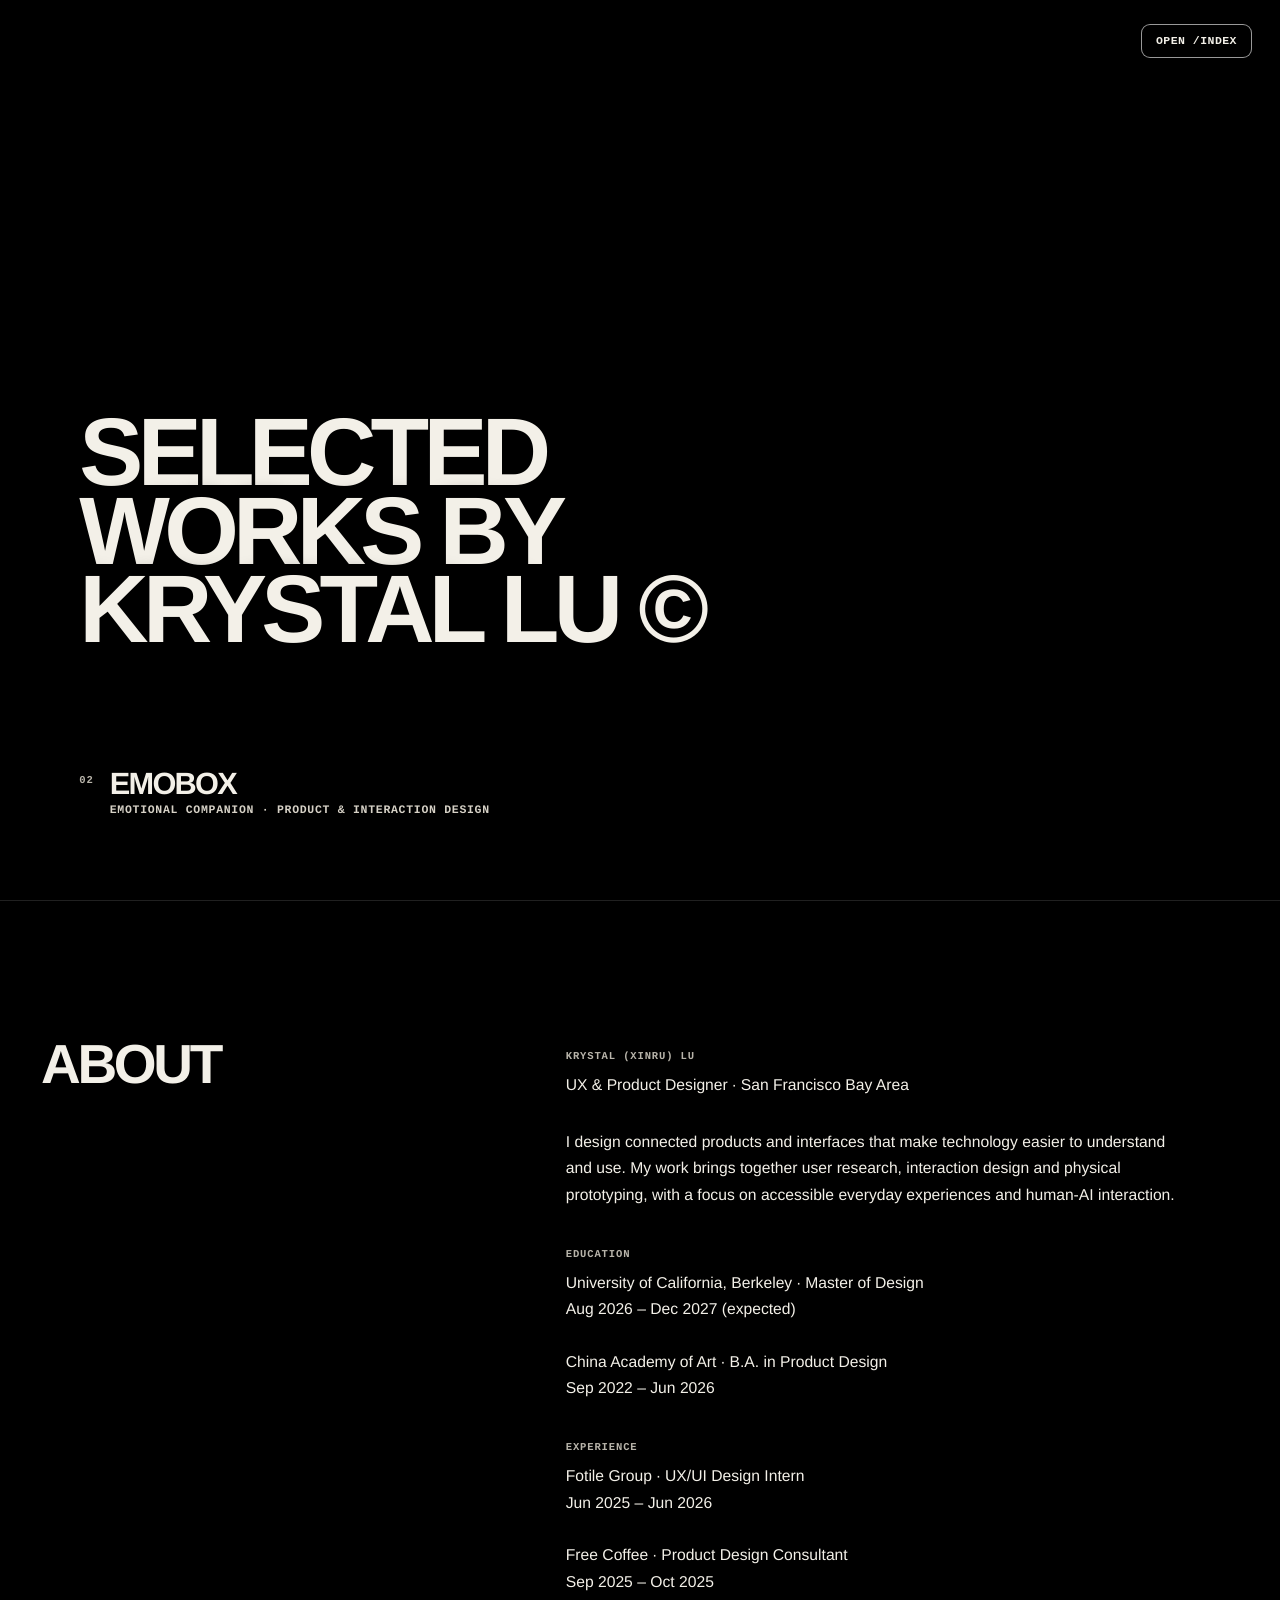
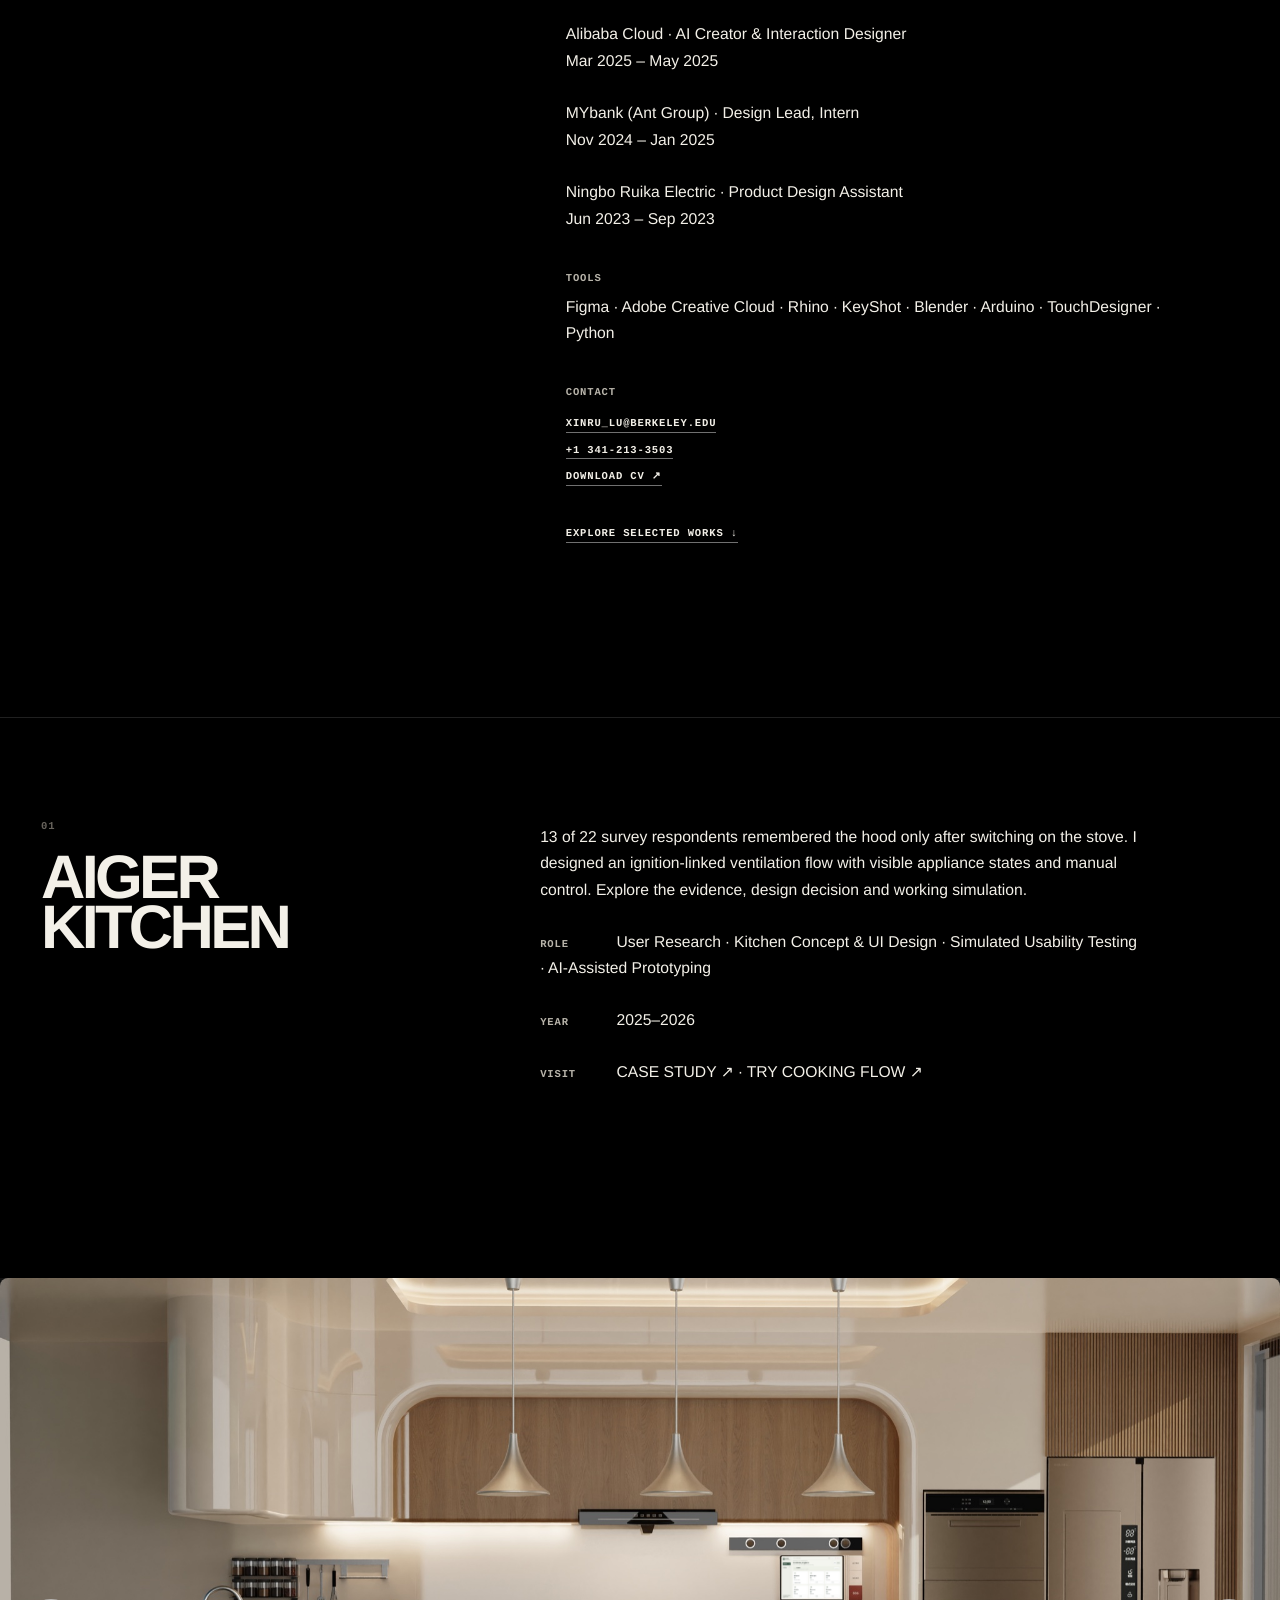
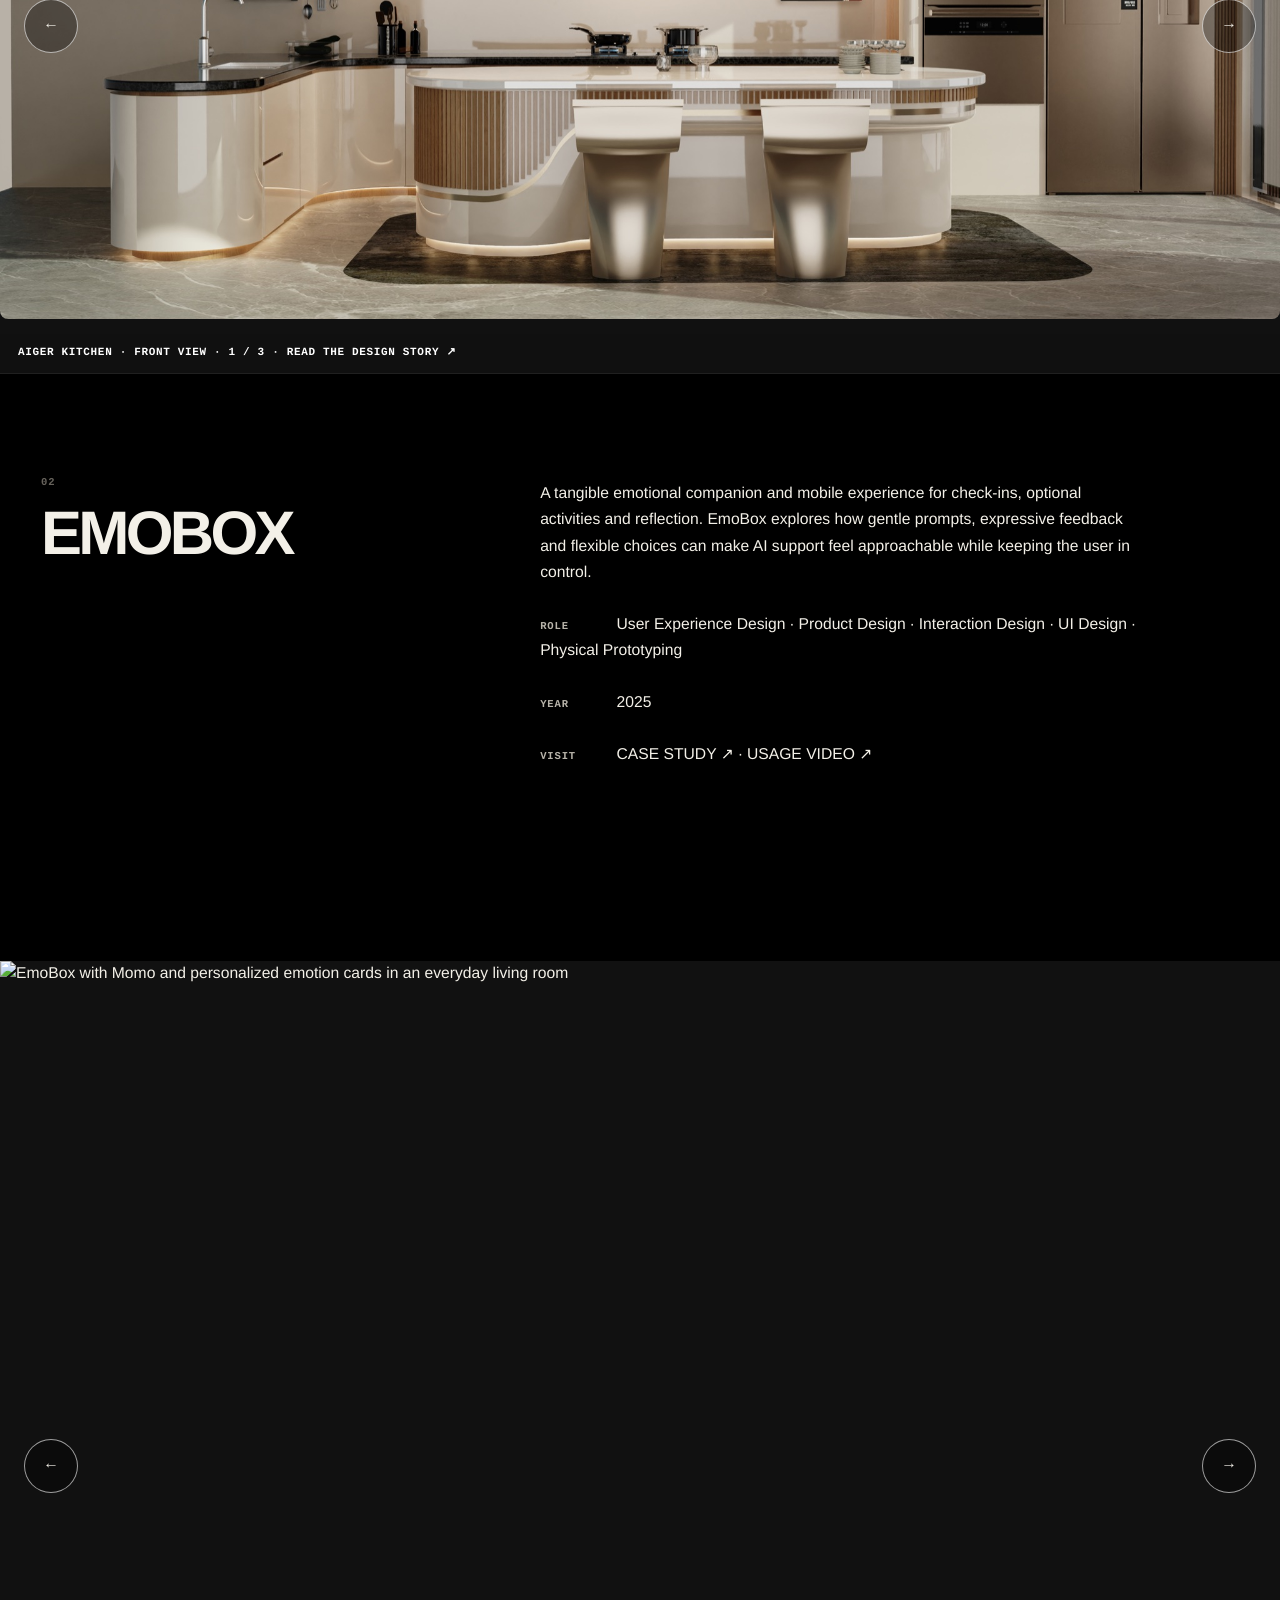
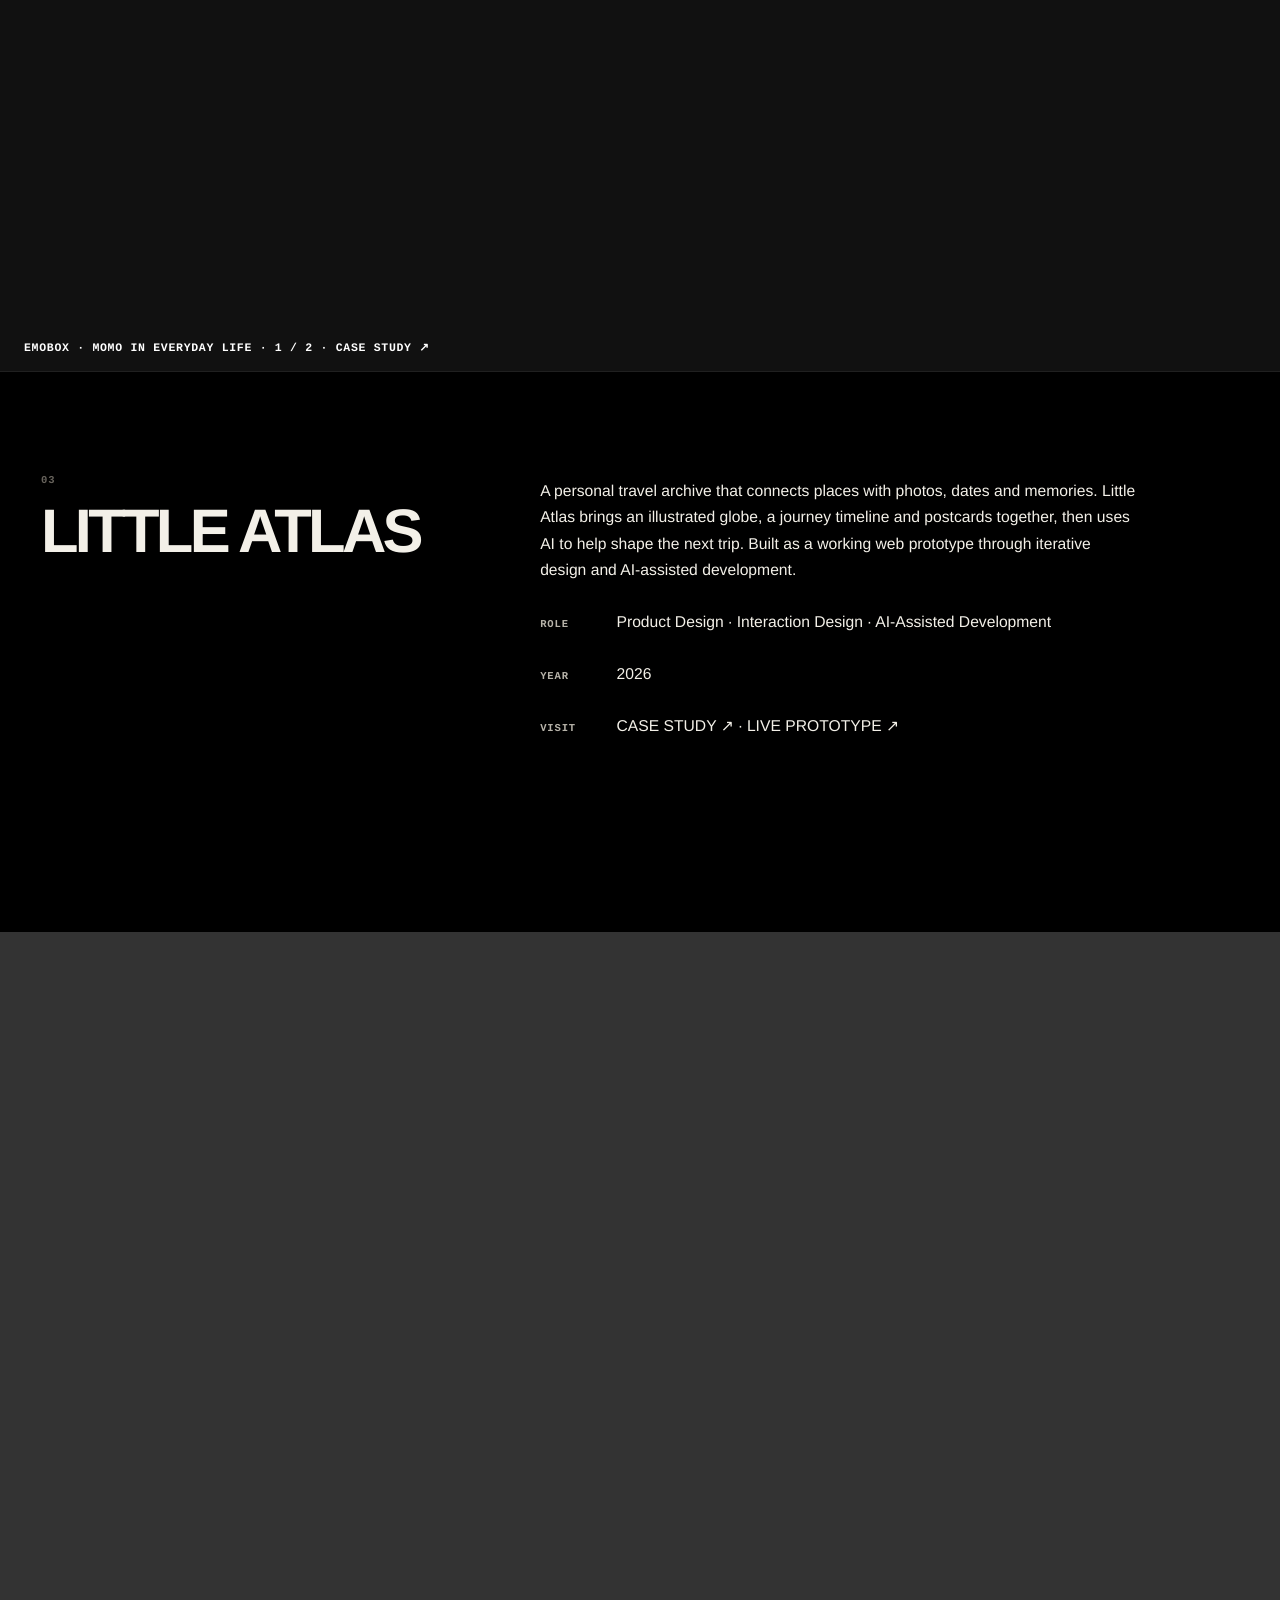
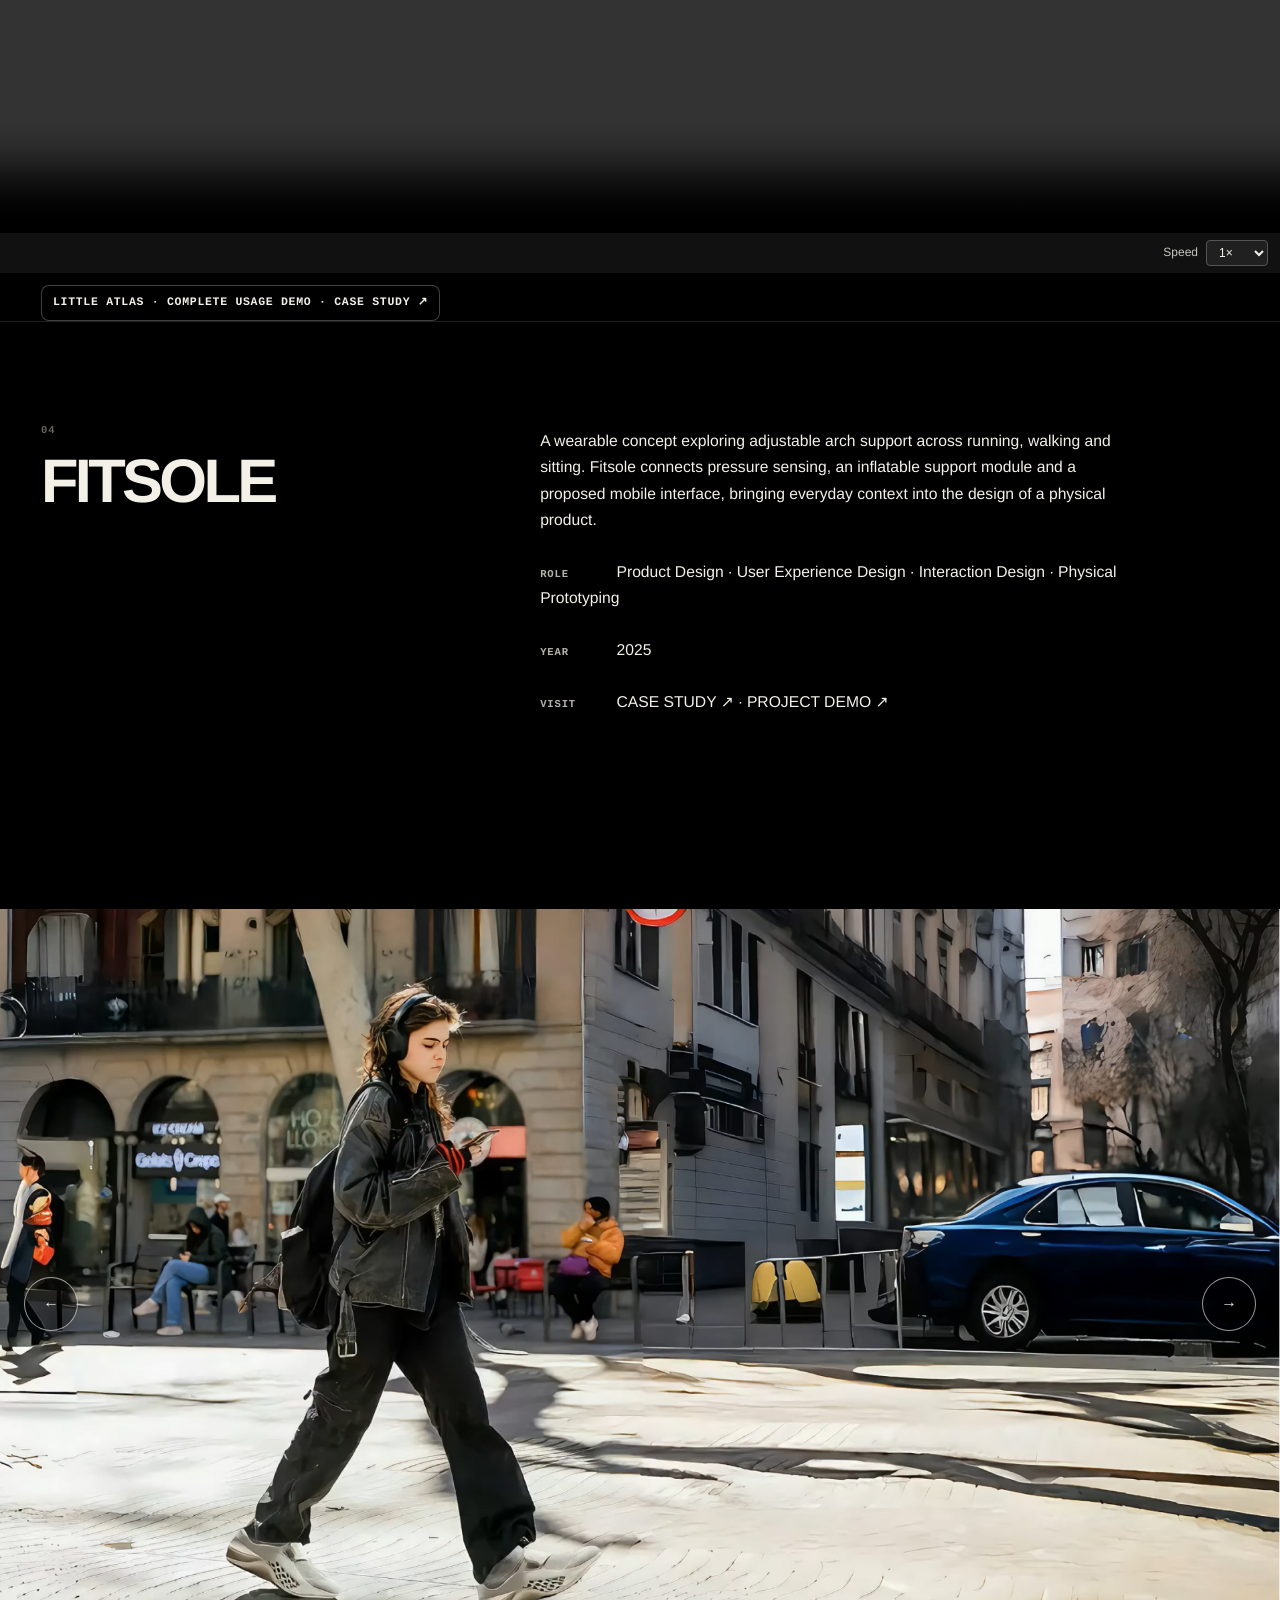
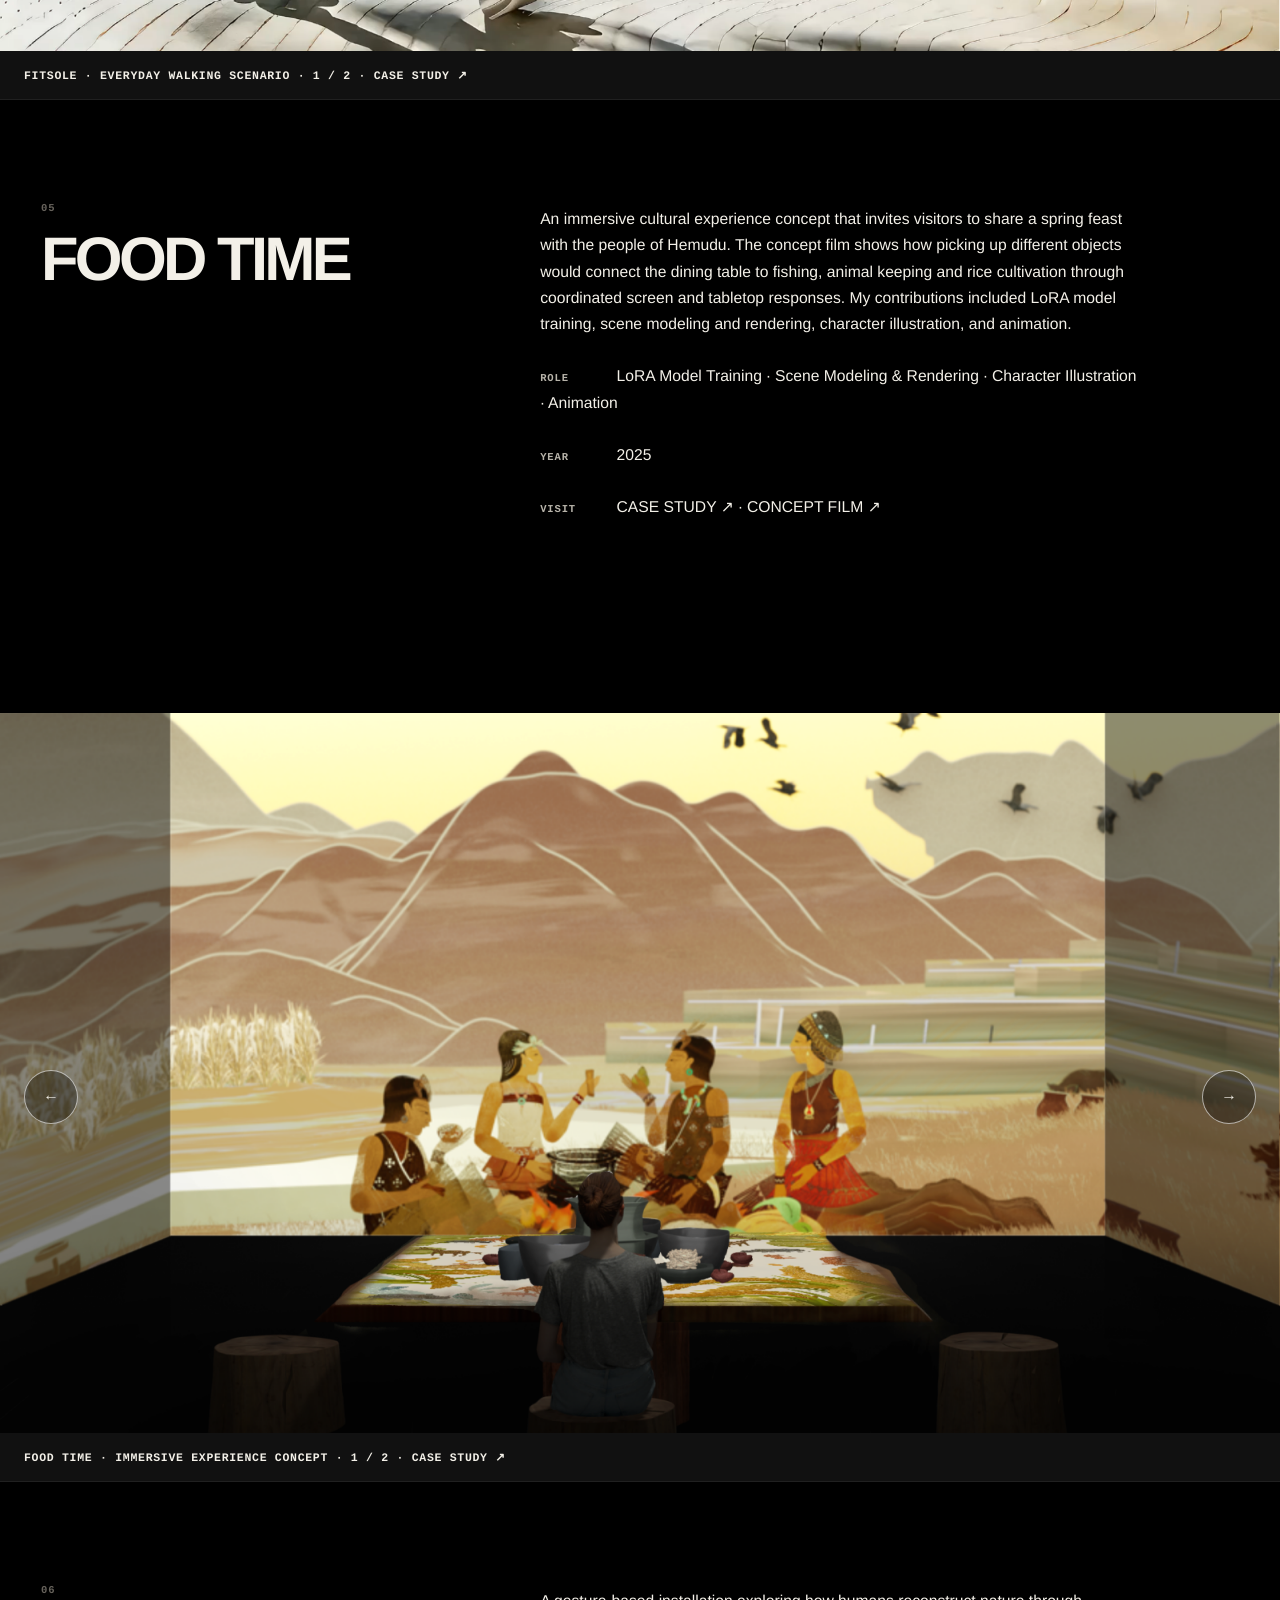
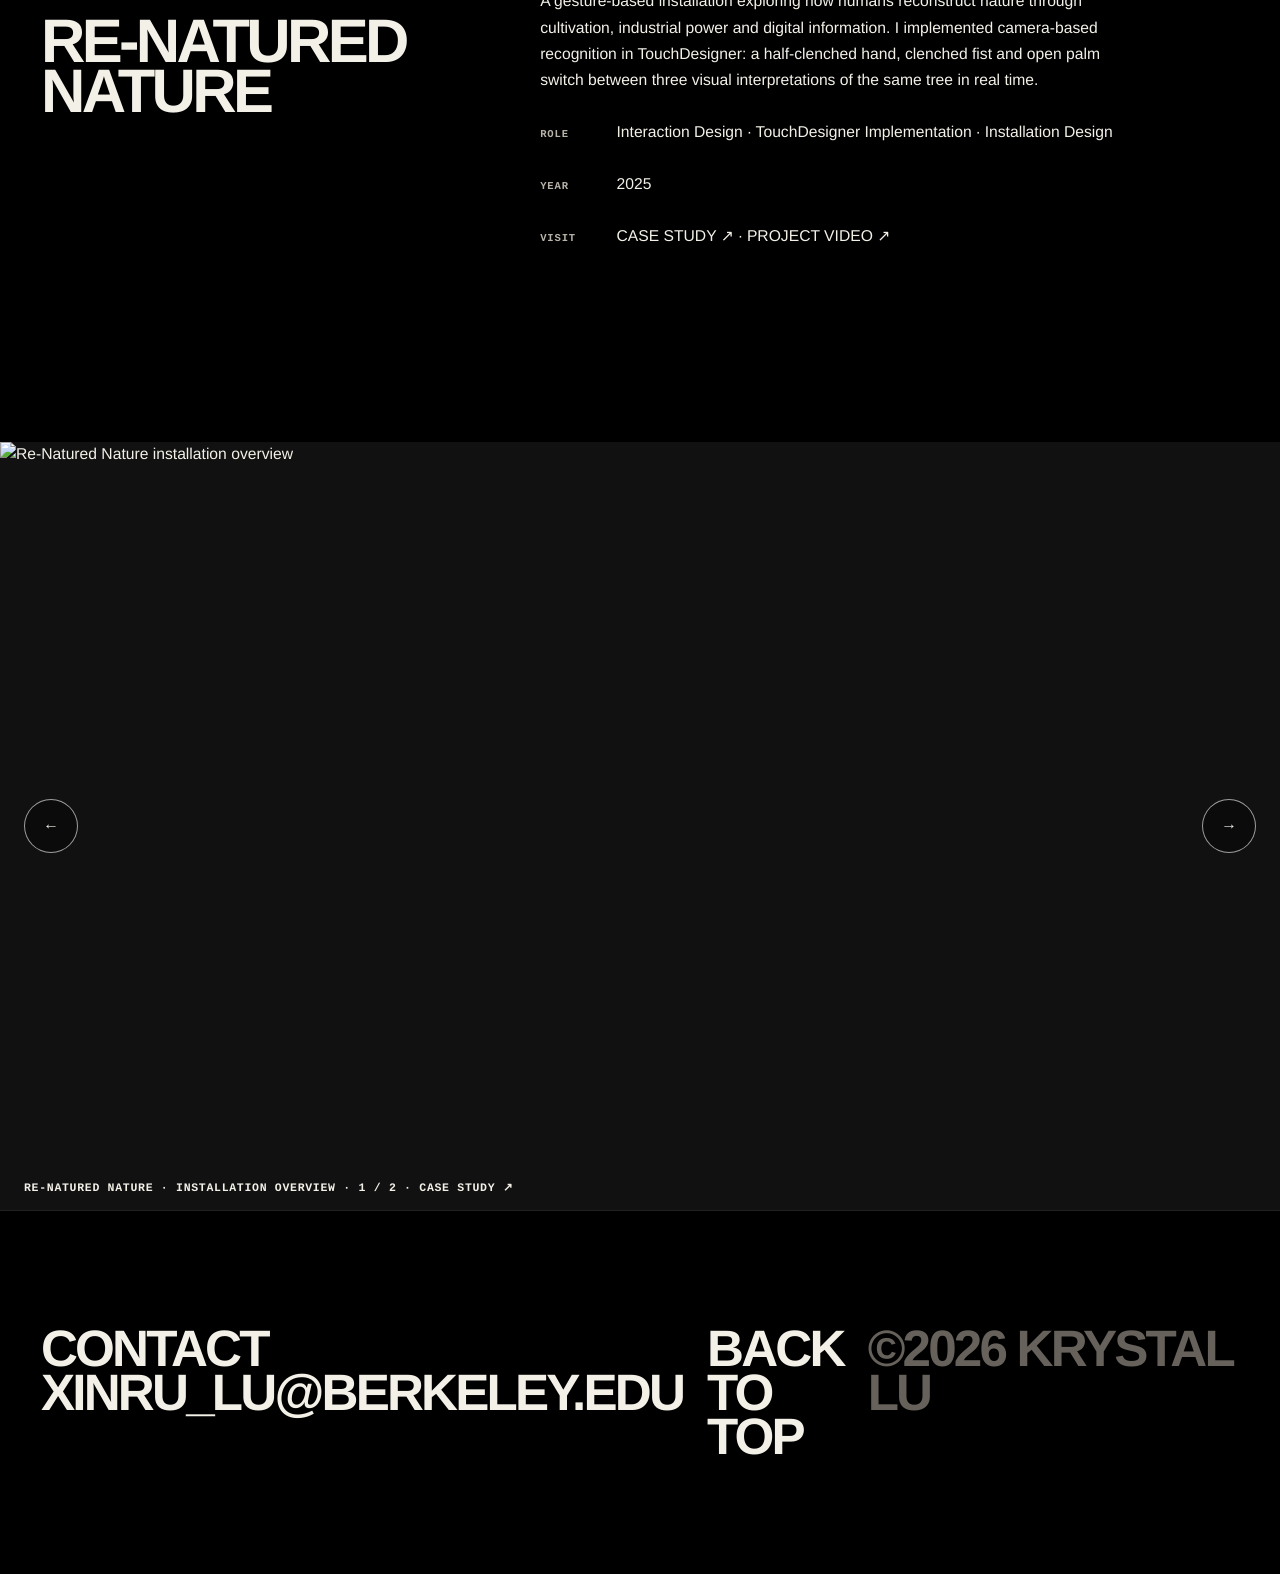
==== commit 77fcf154: "Focus AIGER case study on research-led ventilation flow" ====
--- a/index.html
+++ b/index.html
@@ -8,7 +8,7 @@
   <link rel="icon" href="data:image/svg+xml,%3Csvg xmlns='http://www.w3.org/2000/svg' viewBox='0 0 48 48'%3E%3Crect width='48' height='48' fill='black'/%3E%3Ctext x='7' y='37' fill='white' font-size='36' font-family='Impact,Arial Narrow,sans-serif'%3EX%3C/text%3E%3C/svg%3E">
   <link rel="stylesheet" href="style.css?v=20261008-navigation">
   <link rel="stylesheet" href="emobox-home.css">
-  <script src="app.js?v=20261008-navigation" defer></script>
+  <script src="app.js?v=20261015-aiger-story" defer></script>
 <link rel="stylesheet" href="aiger-scenes.css"><link rel="stylesheet" href="little-atlas.css"><link rel="stylesheet" href="video-speed.css"><script src="video-speed.js" defer></script></head>
 <body>
   <a class="skip" href="#content">Skip to content</a>
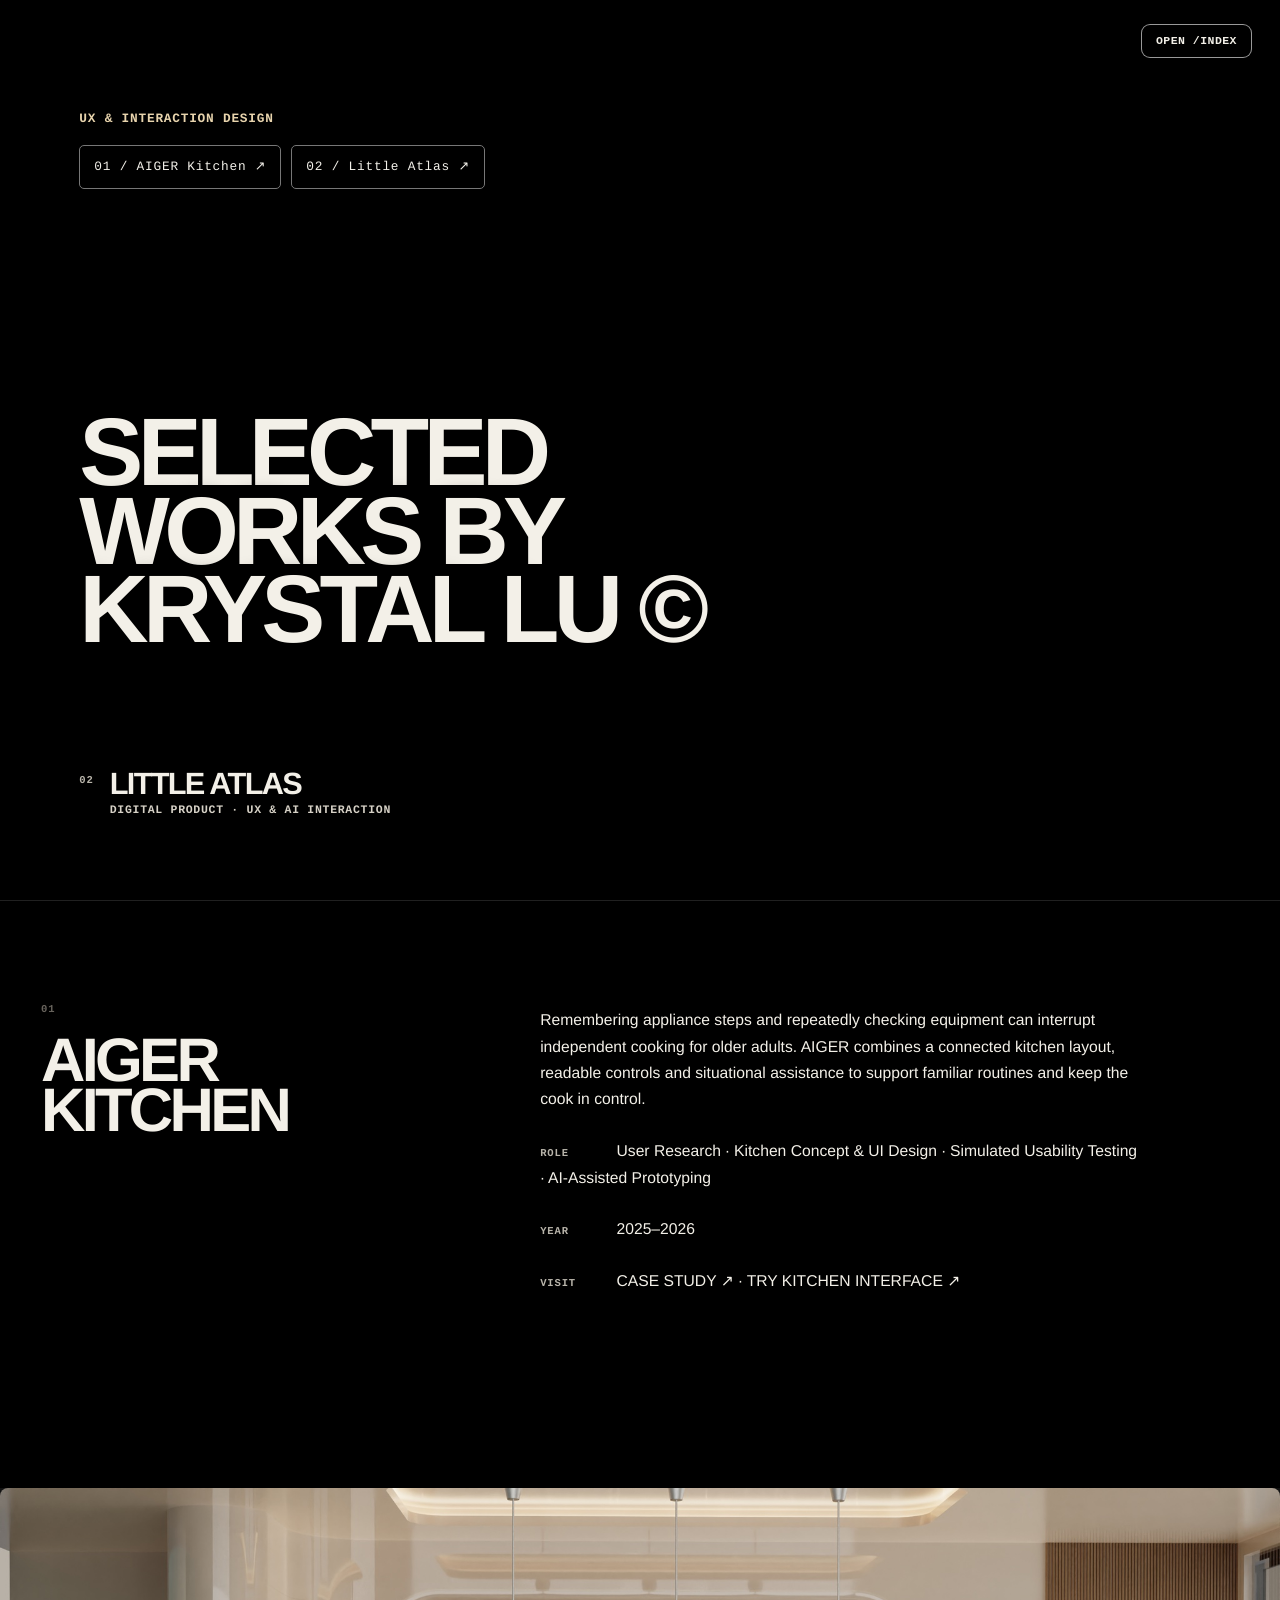
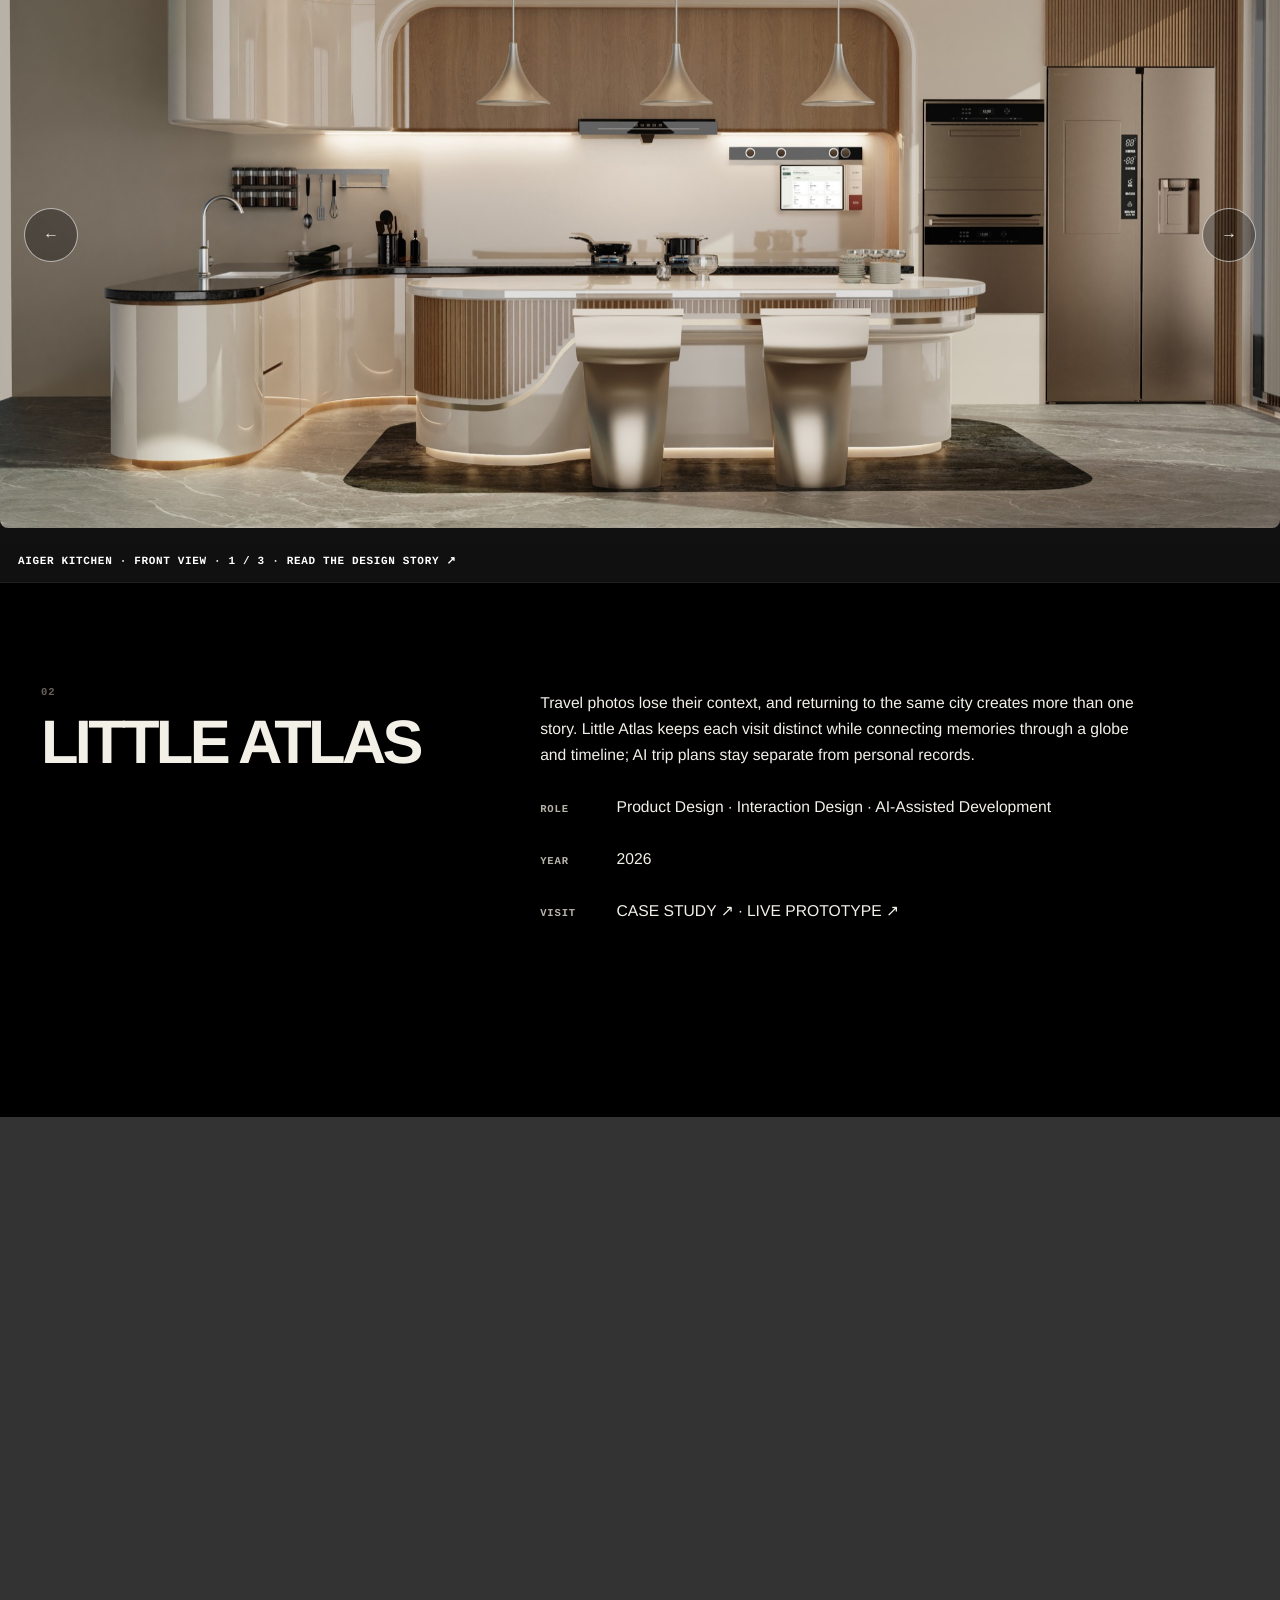
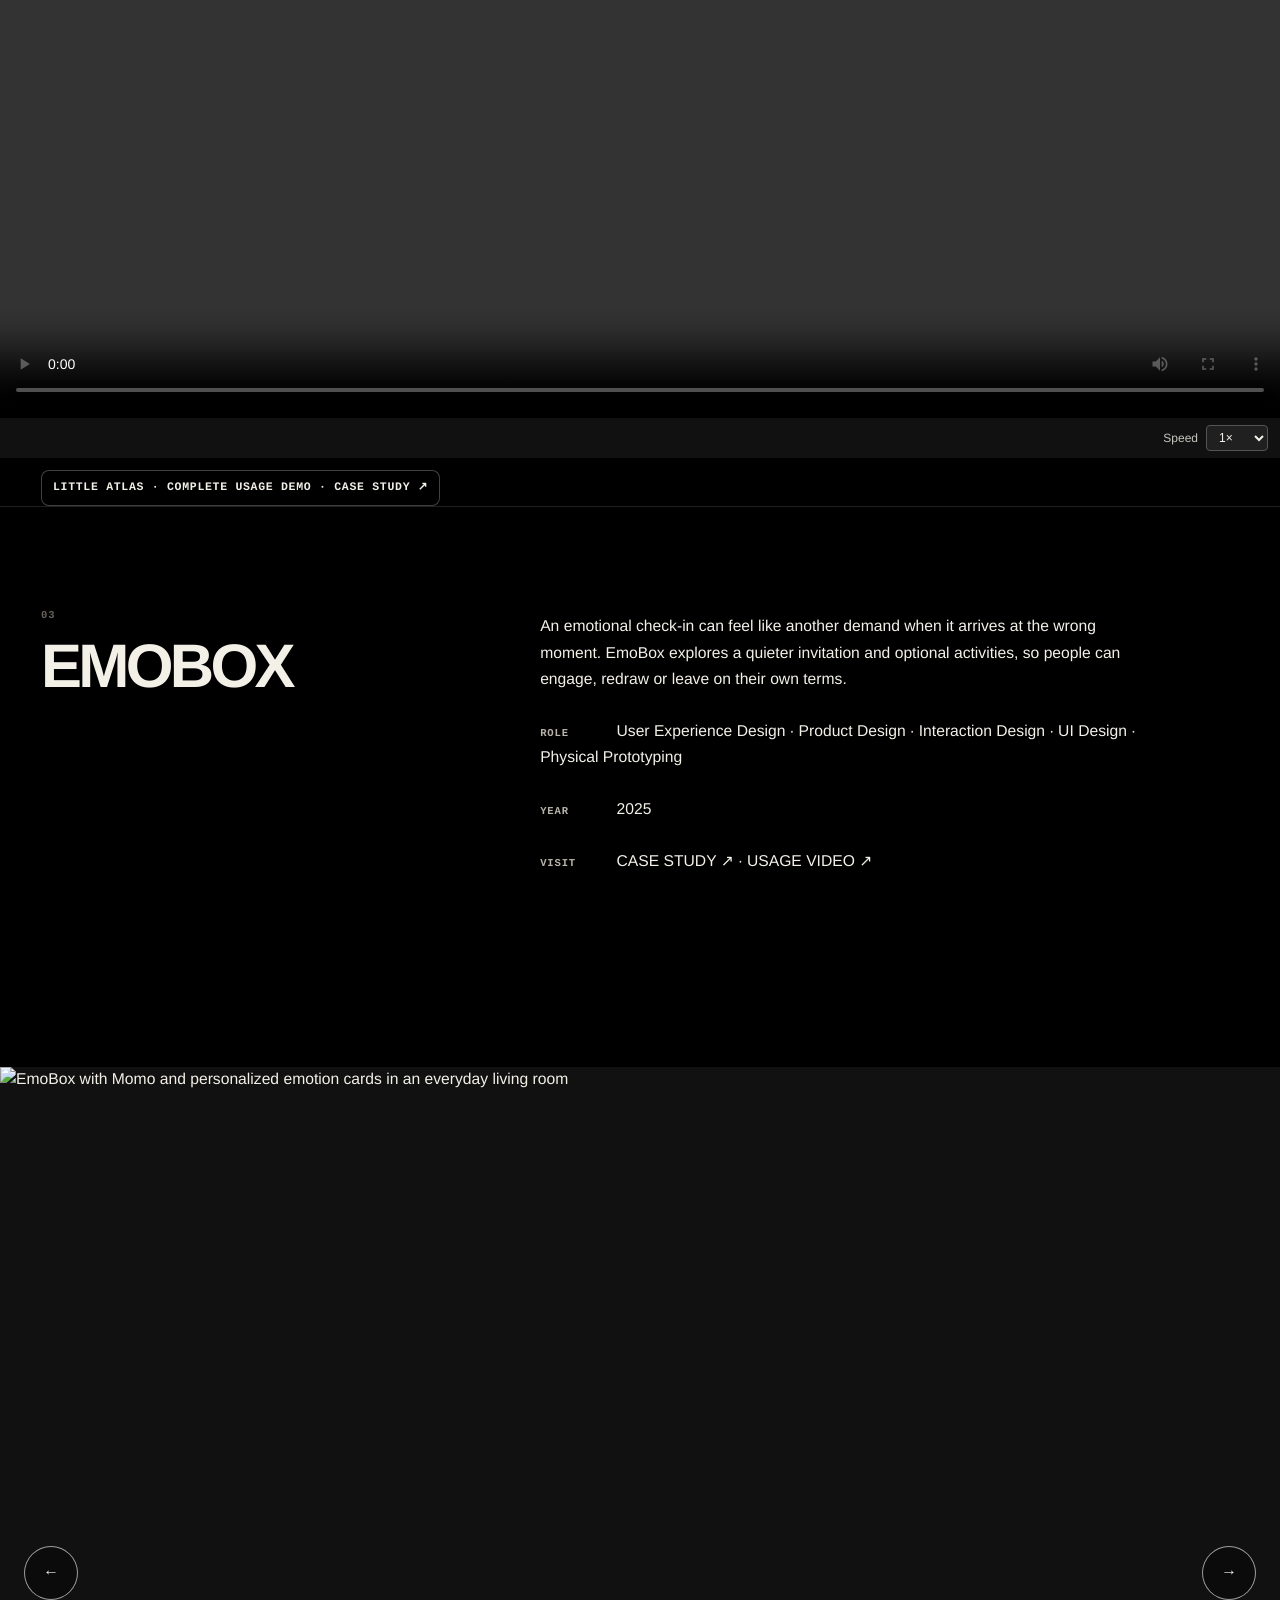
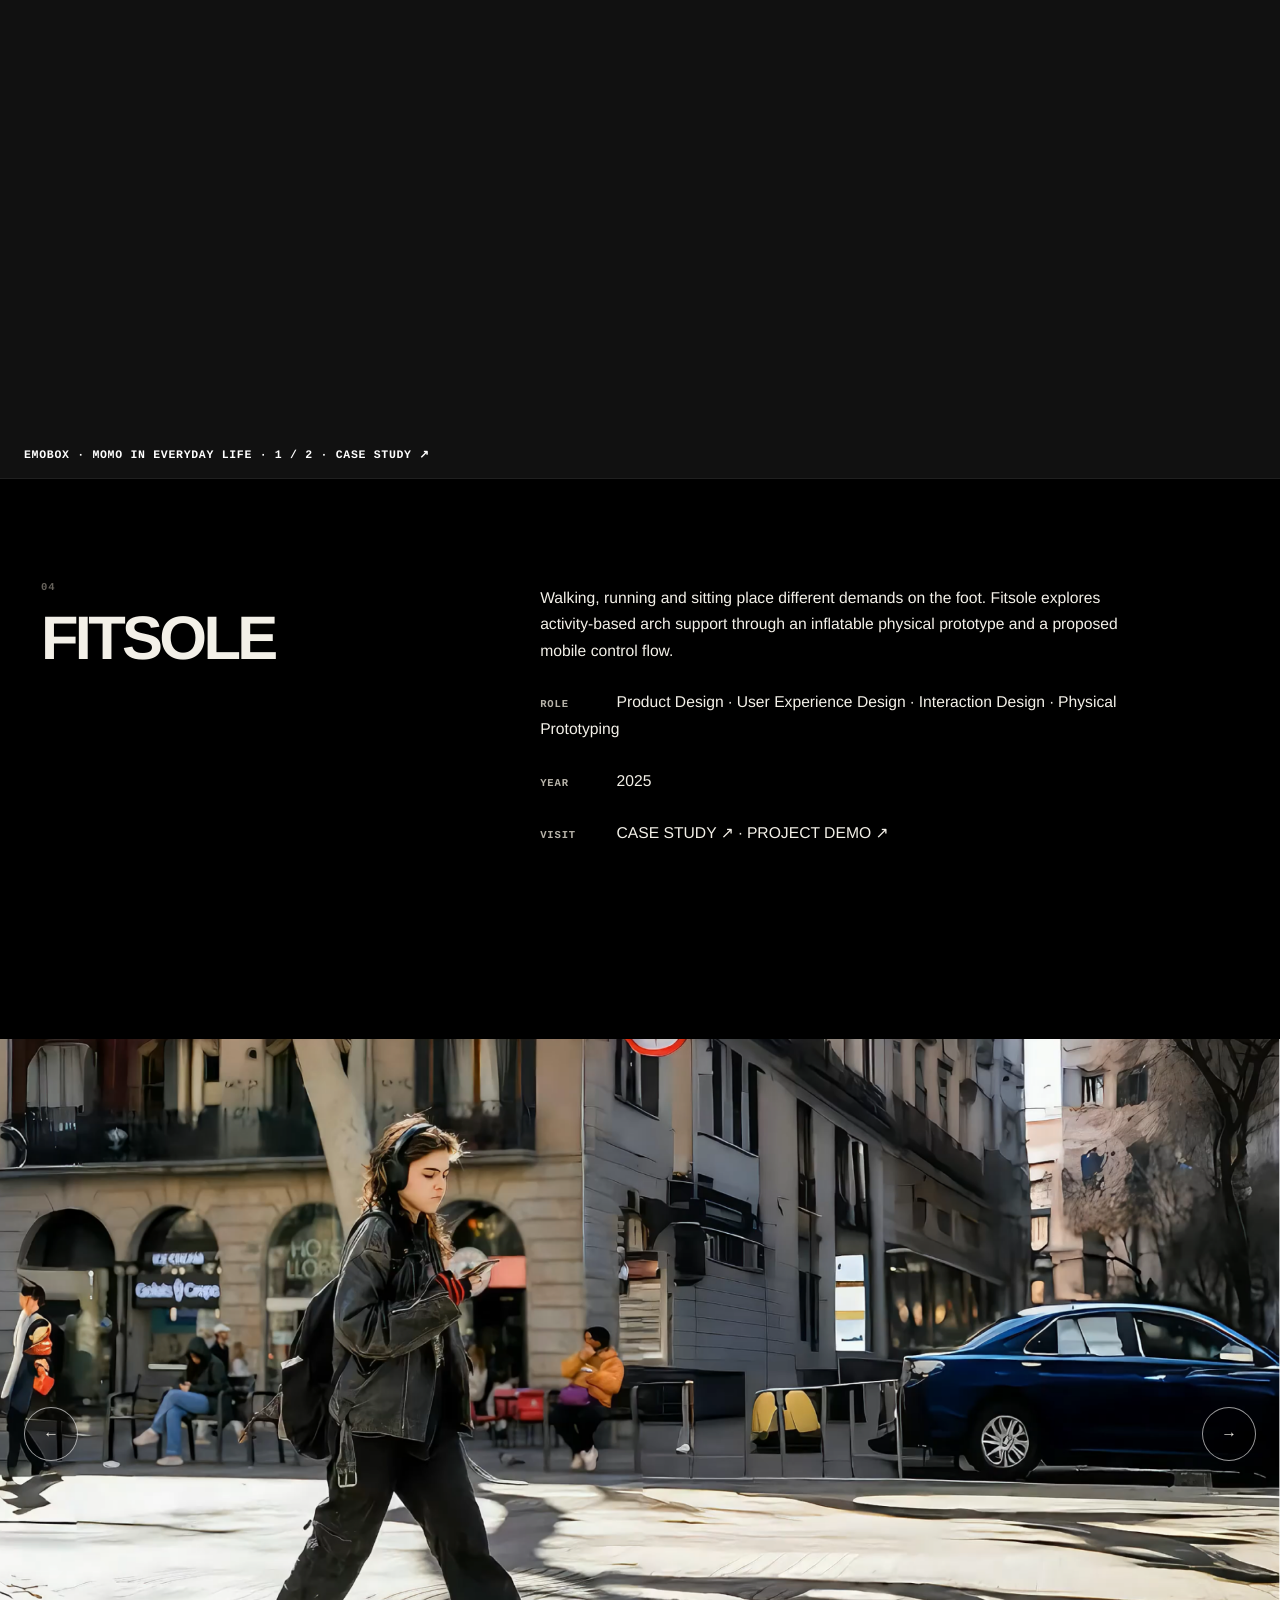
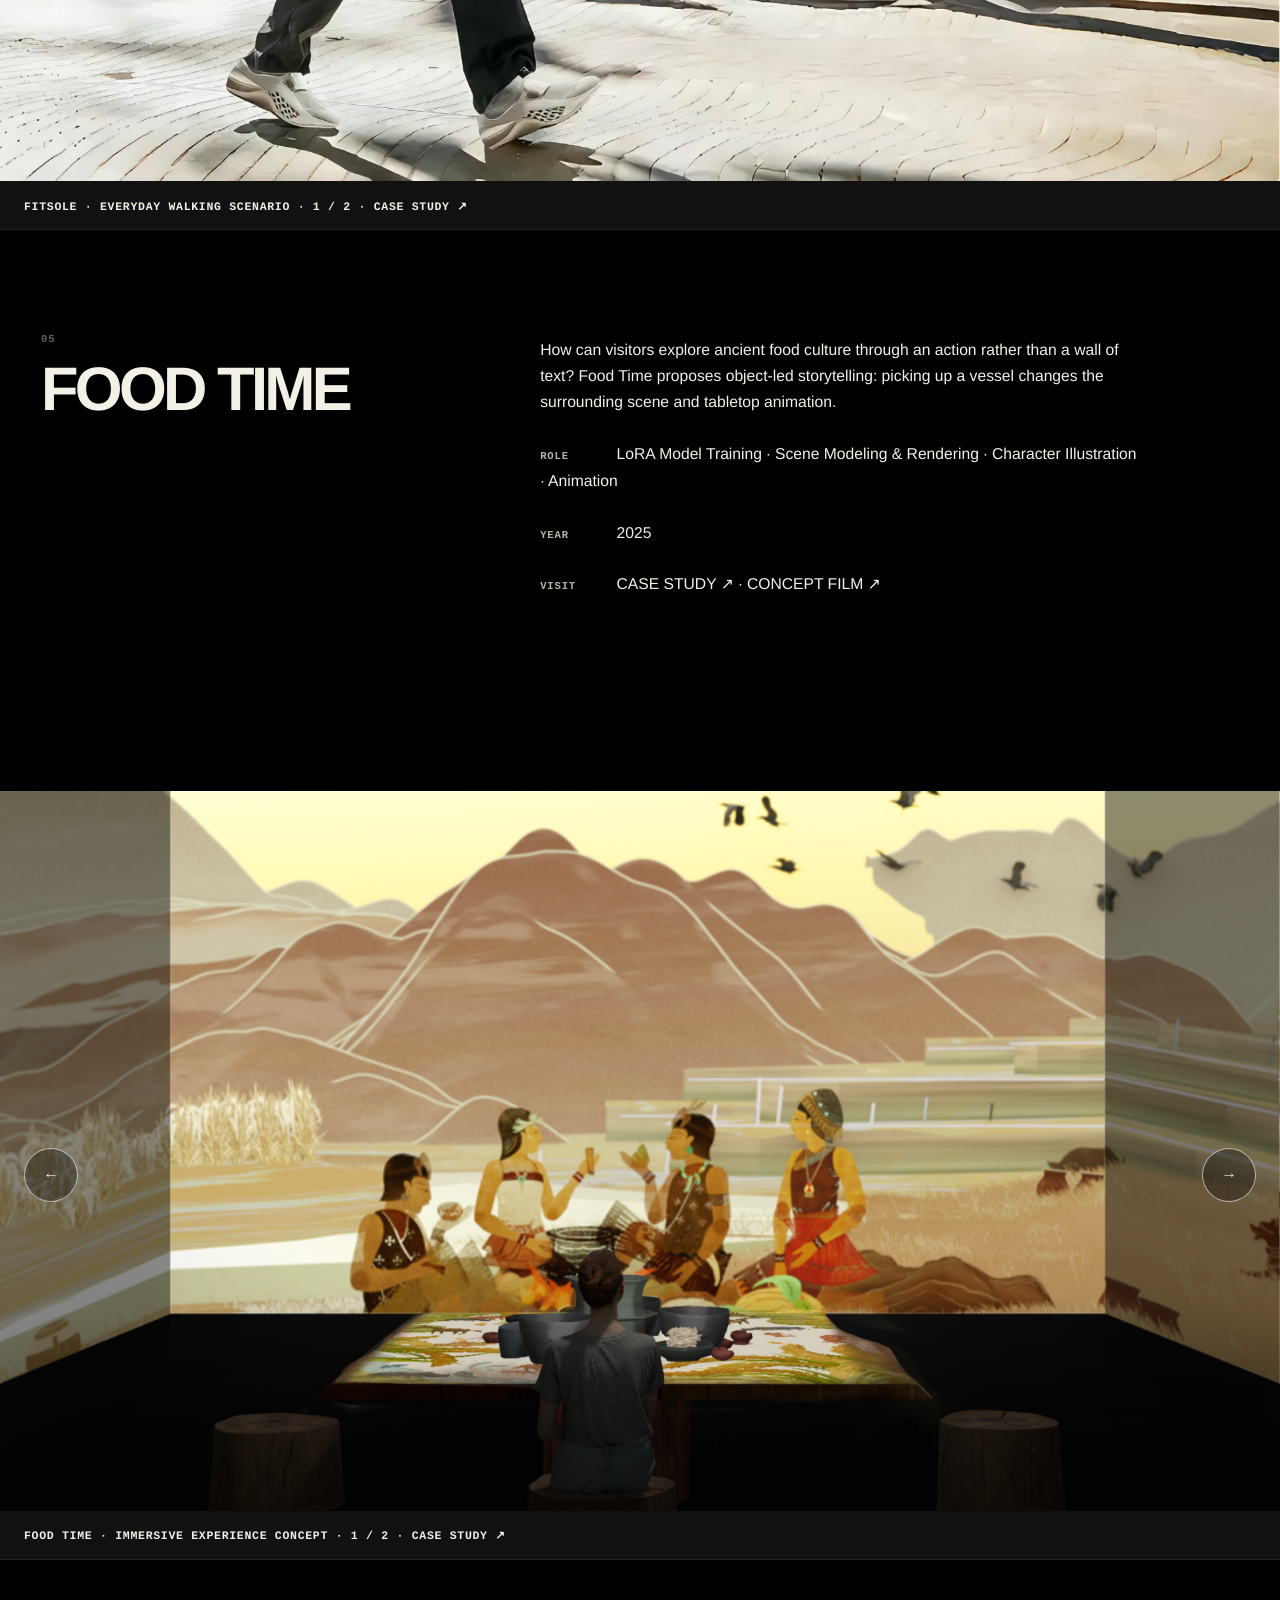
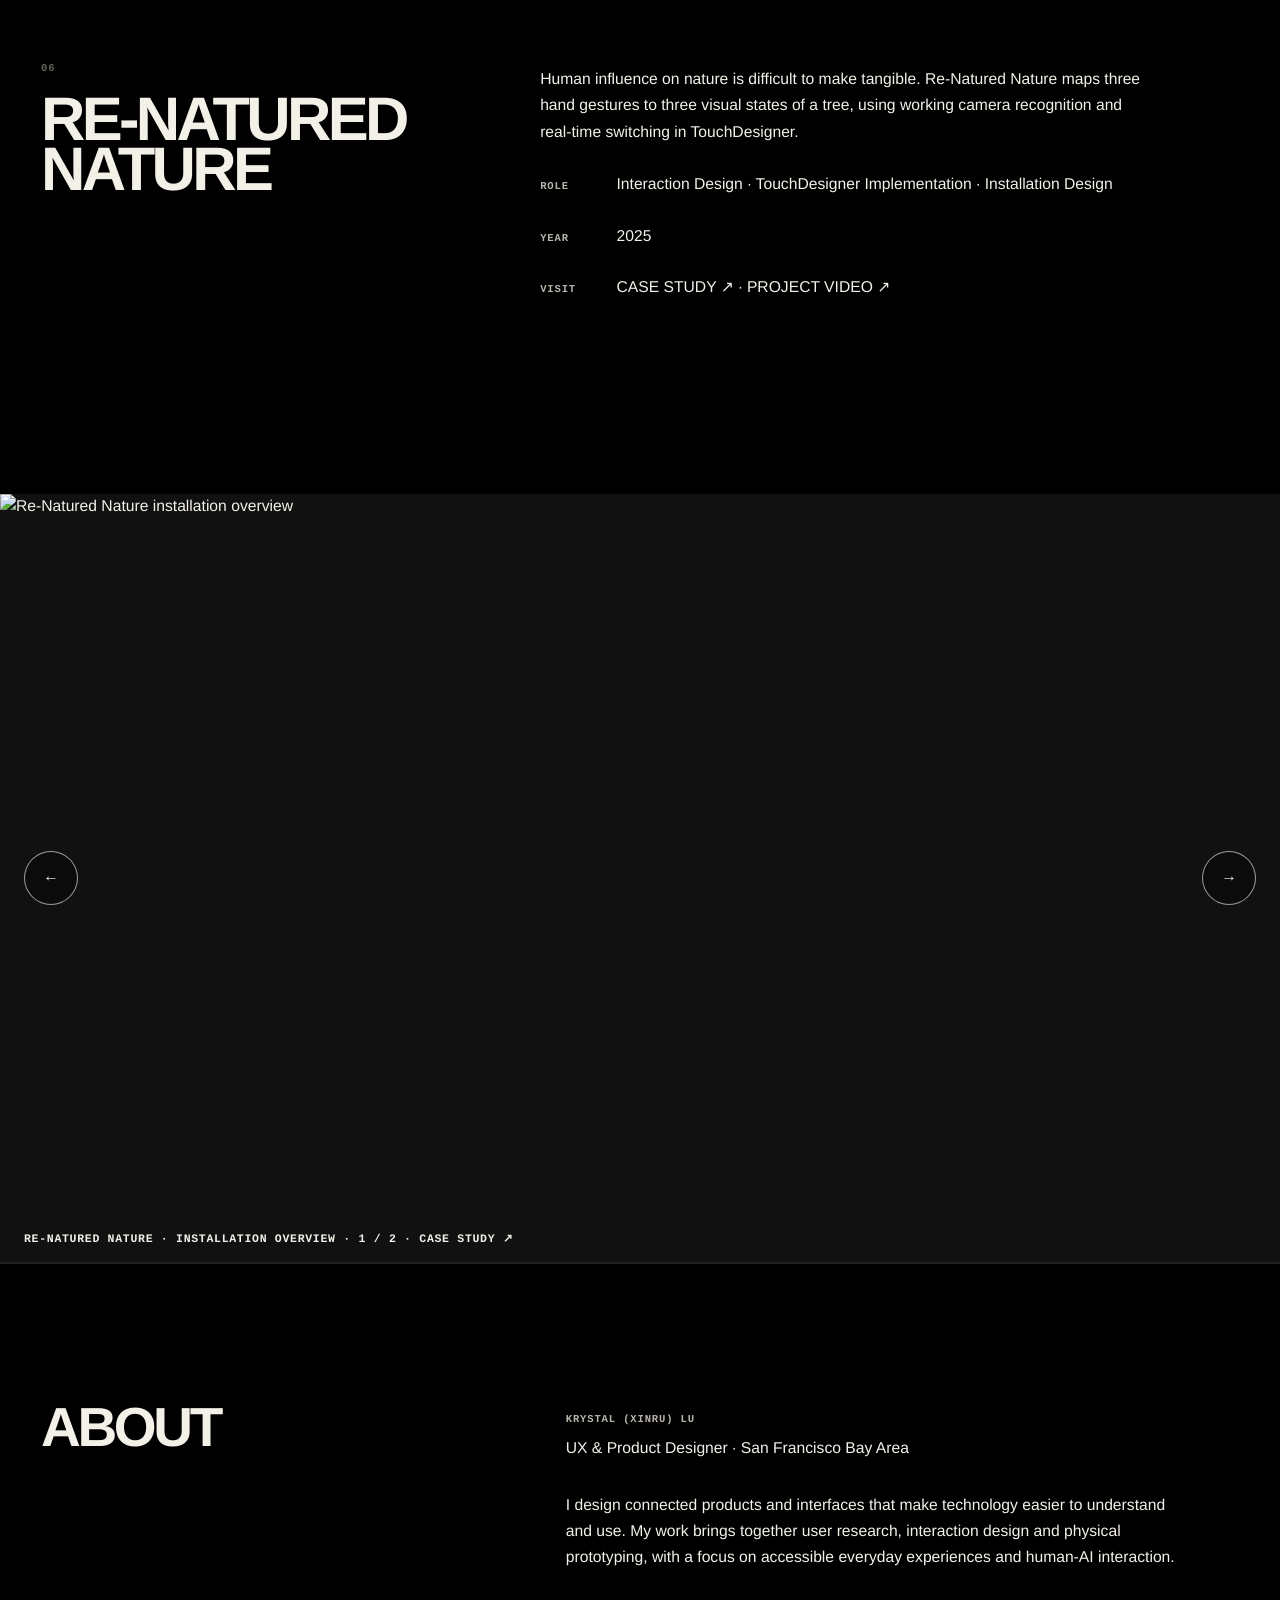
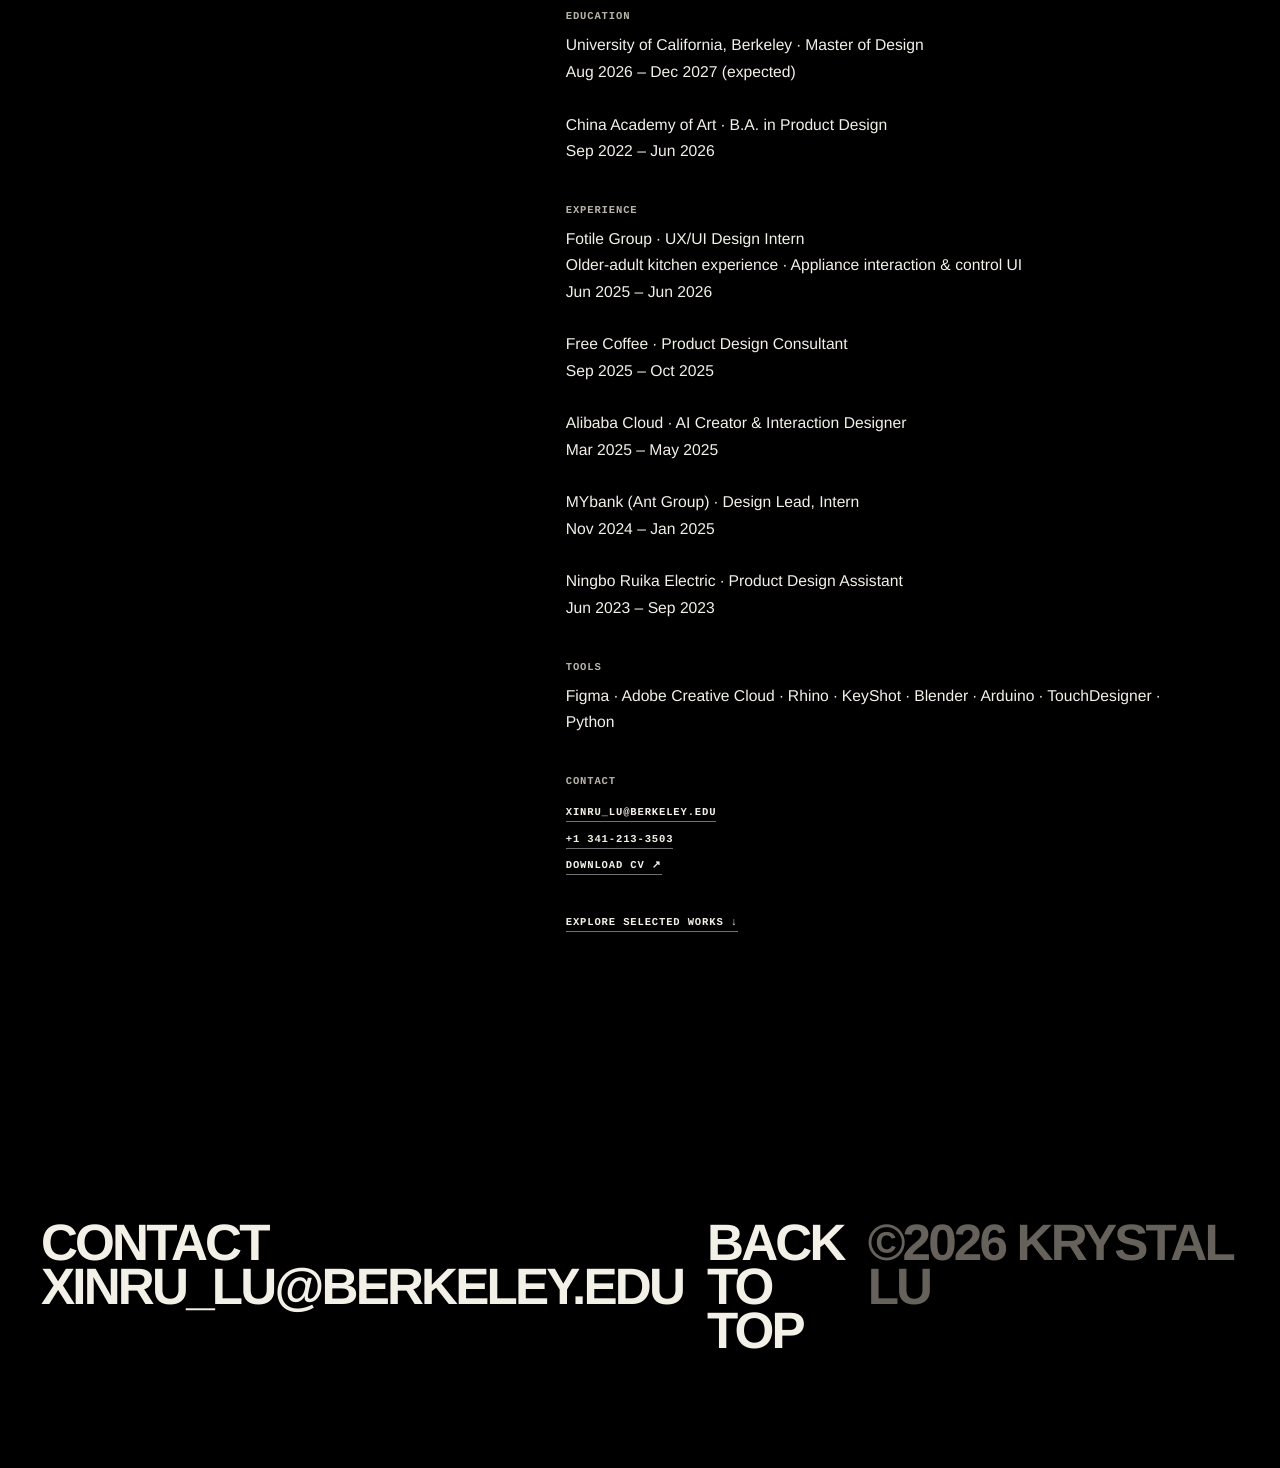
==== commit b67efdba: "Prioritize UX projects and restore the complete aging-in-place kitchen case" ====
--- a/index.html
+++ b/index.html
@@ -6,9 +6,9 @@
   <title>Krystal Lu — UX & Product Design</title>
   <meta name="description" content="Selected works by Krystal Lu, a UX and product designer studying at UC Berkeley. Accessible everyday experiences, connected products and human-AI interaction.">
   <link rel="icon" href="data:image/svg+xml,%3Csvg xmlns='http://www.w3.org/2000/svg' viewBox='0 0 48 48'%3E%3Crect width='48' height='48' fill='black'/%3E%3Ctext x='7' y='37' fill='white' font-size='36' font-family='Impact,Arial Narrow,sans-serif'%3EX%3C/text%3E%3C/svg%3E">
-  <link rel="stylesheet" href="style.css?v=20261008-navigation">
+  <link rel="stylesheet" href="style.css?v=20261018-ux-direction">
   <link rel="stylesheet" href="emobox-home.css">
-  <script src="app.js?v=20261015-aiger-story" defer></script>
+  <script src="app.js?v=20261018-ux-direction" defer></script>
 <link rel="stylesheet" href="aiger-scenes.css"><link rel="stylesheet" href="little-atlas.css"><link rel="stylesheet" href="video-speed.css"><script src="video-speed.js" defer></script></head>
 <body>
   <a class="skip" href="#content">Skip to content</a>
--- a/style.css
+++ b/style.css
@@ -79,3 +79,6 @@
 @media(max-width:540px){.work-feed .work-row > .gallery{margin-left:-22px;margin-right:-22px}}
 
 #five .gallery-prev,#five .gallery-next{display:none}
+
+/* Keep the portfolio direction and first two cases explicit. */
+.cover-positioning{position:absolute;left:6.2vw;top:12vh;z-index:4;font-family:var(--font-label-family);font-size:clamp(12px,1vw,15px);letter-spacing:.06em}.cover-positioning p{margin:0 0 16px;color:#e8d4ad;font-weight:700}.cover-positioning a{display:inline-block;color:#f3f1ea;border:1px solid #777;border-radius:5px;padding:10px 14px;margin:0 10px 10px 0;text-decoration:none}.cover-positioning a:hover,.cover-positioning a:focus-visible{background:#f3f1ea;color:#111}.cover-positioning a:focus-visible{outline:3px solid #e8d4ad;outline-offset:4px}@media(max-width:540px){.cover-positioning{left:24px;top:13vh;max-width:86vw;font-size:12px}.cover-positioning a{padding:9px 11px;margin-right:6px}}
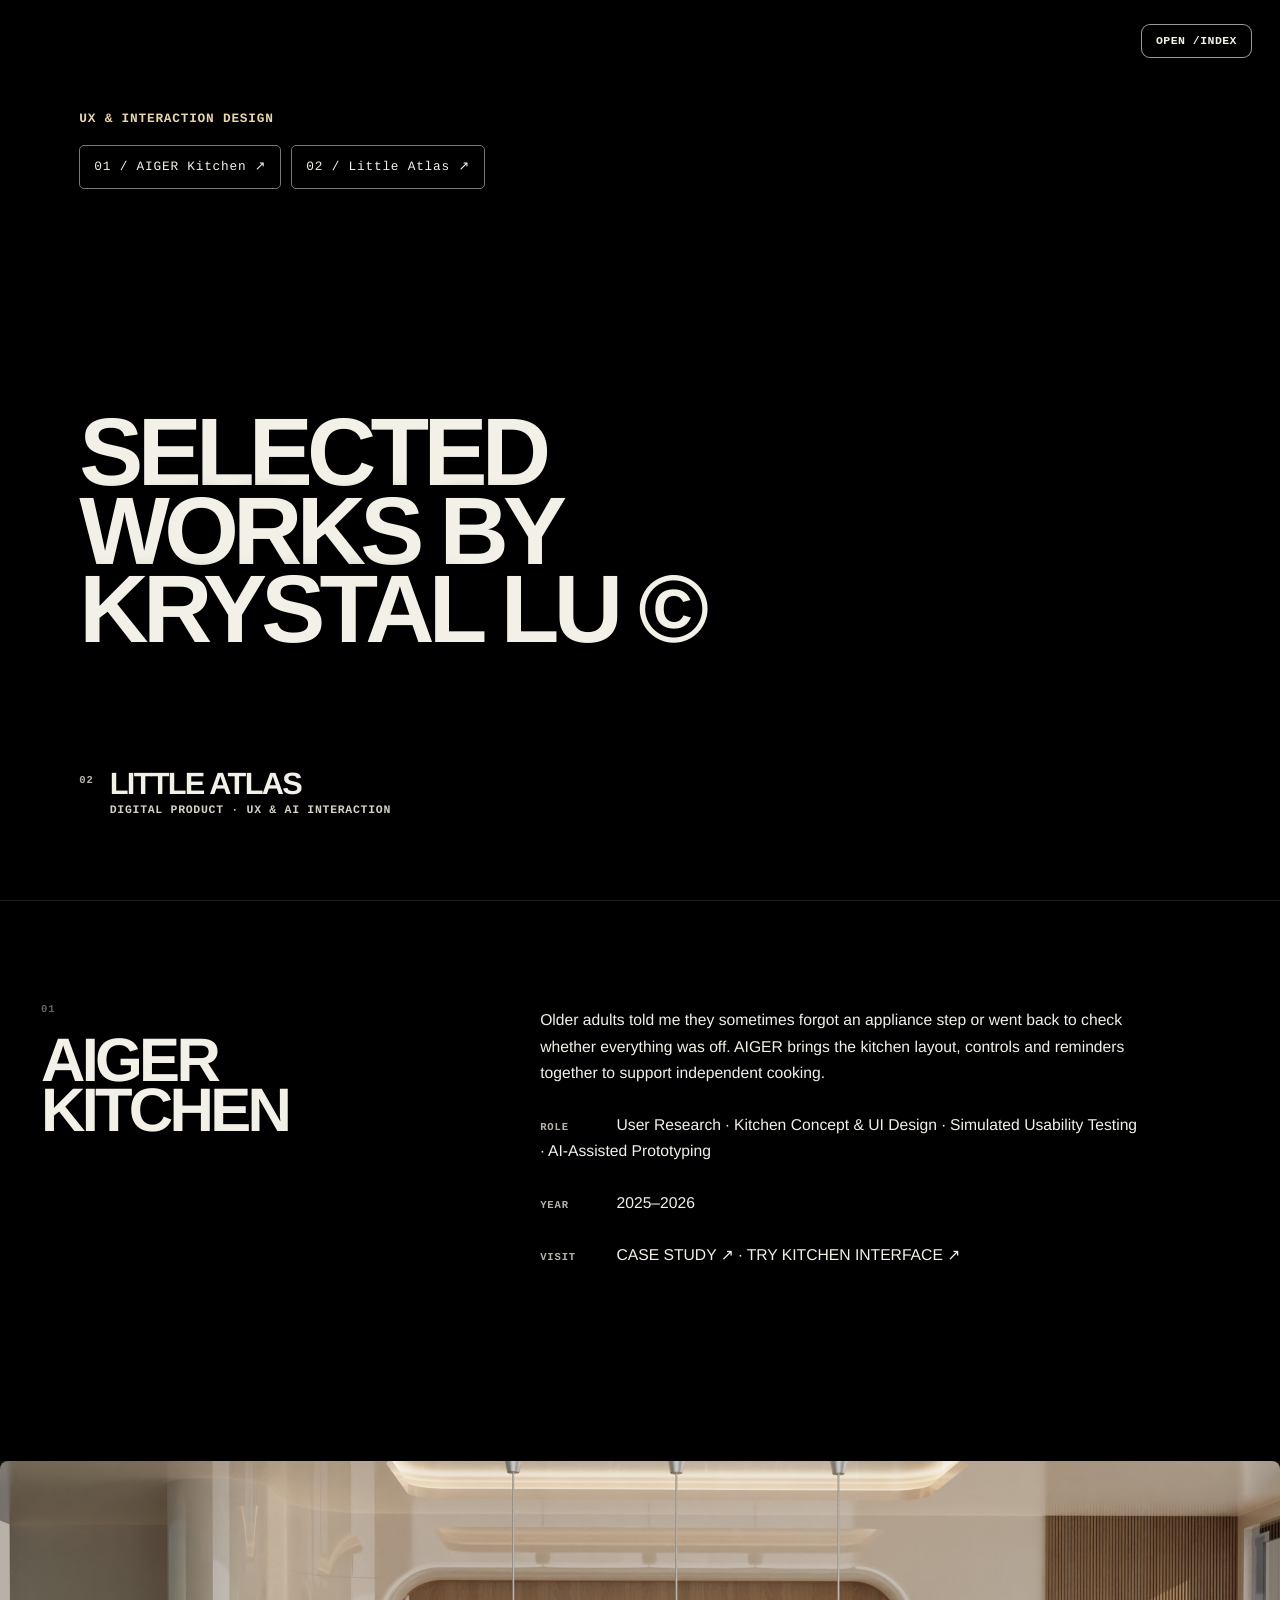
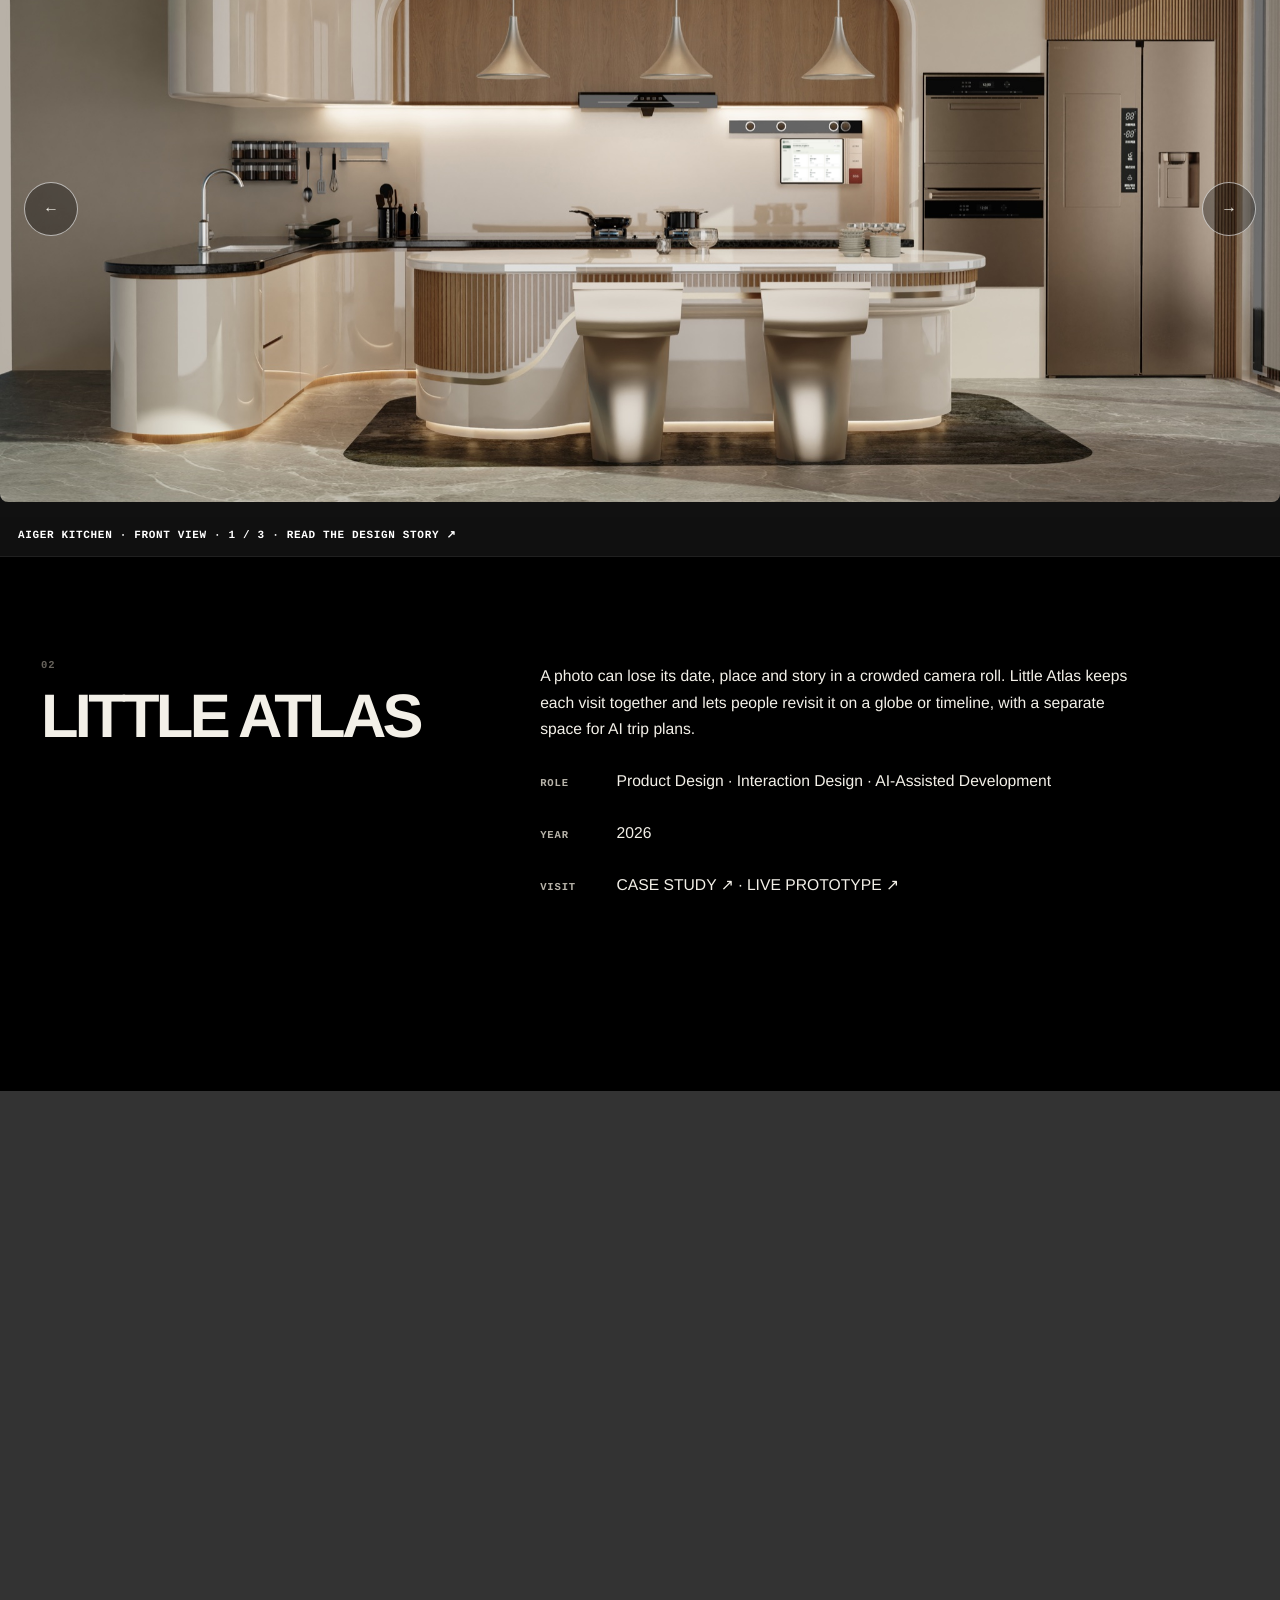
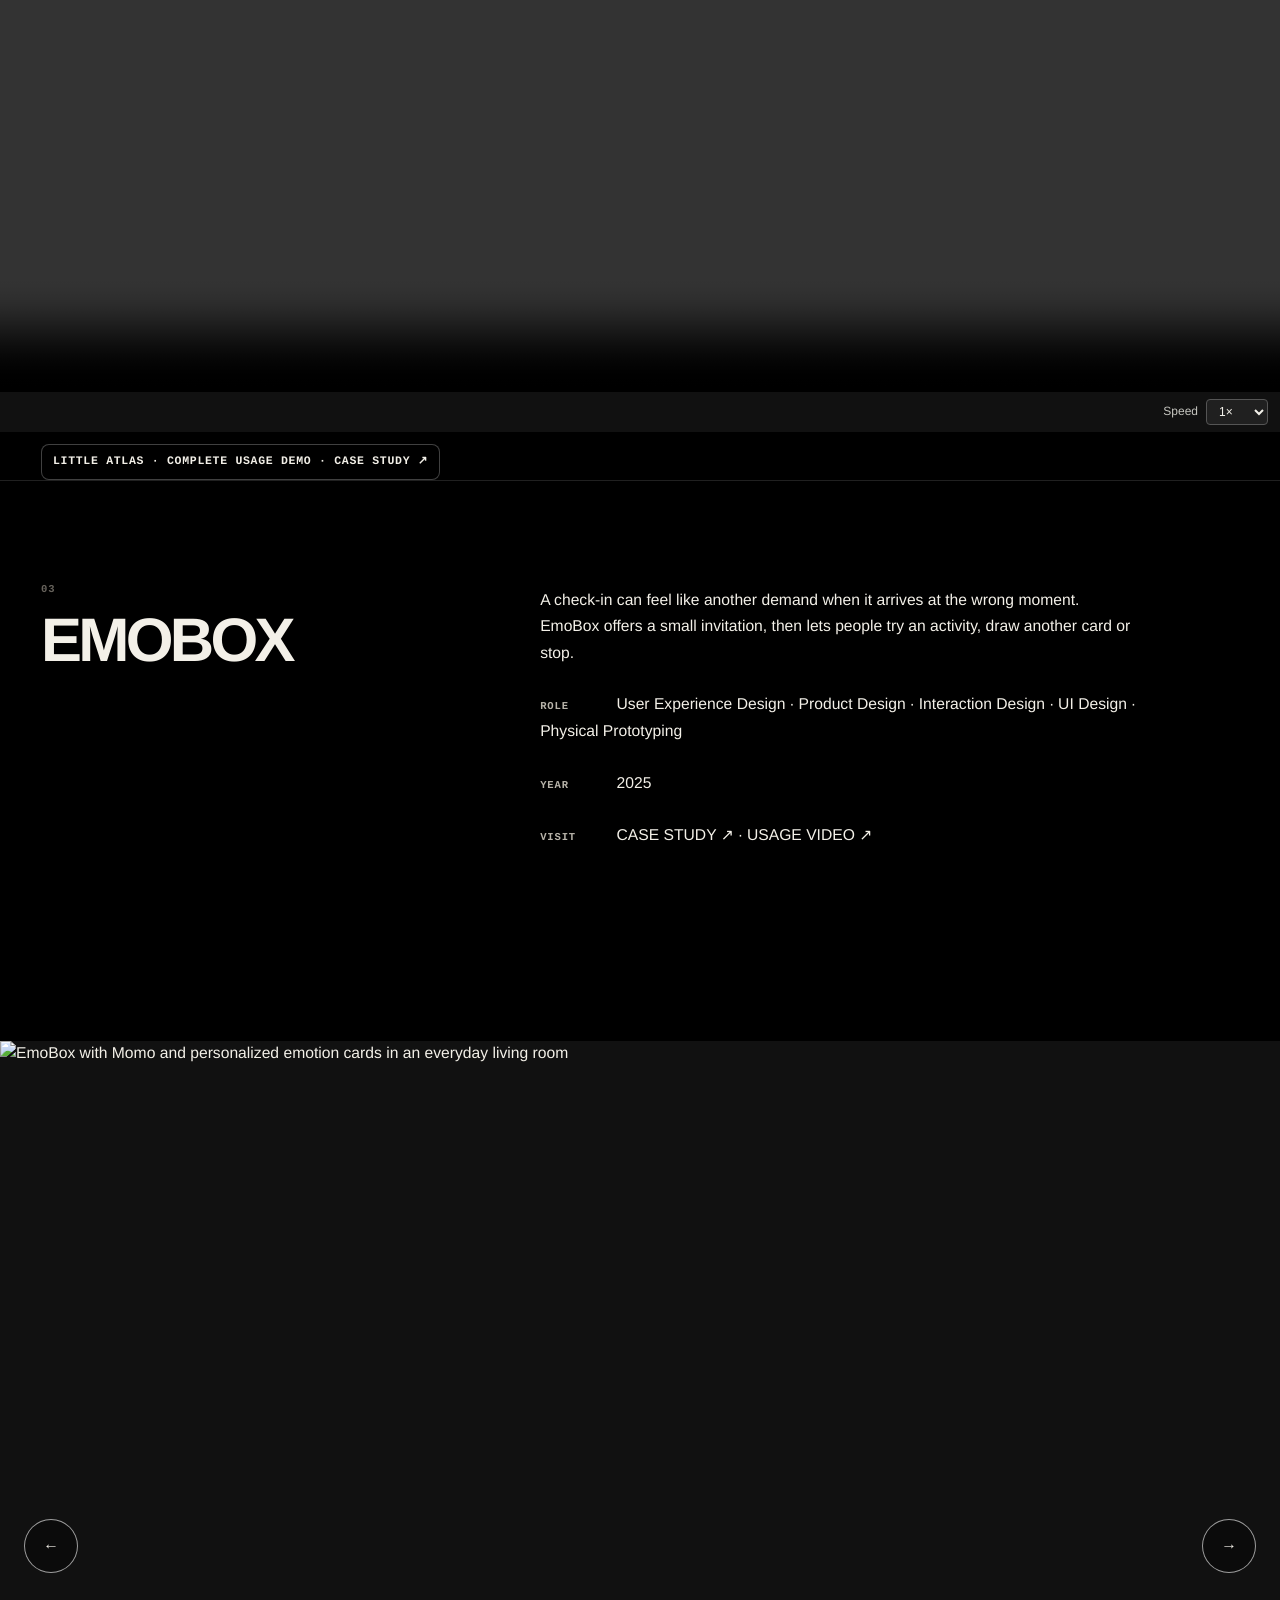
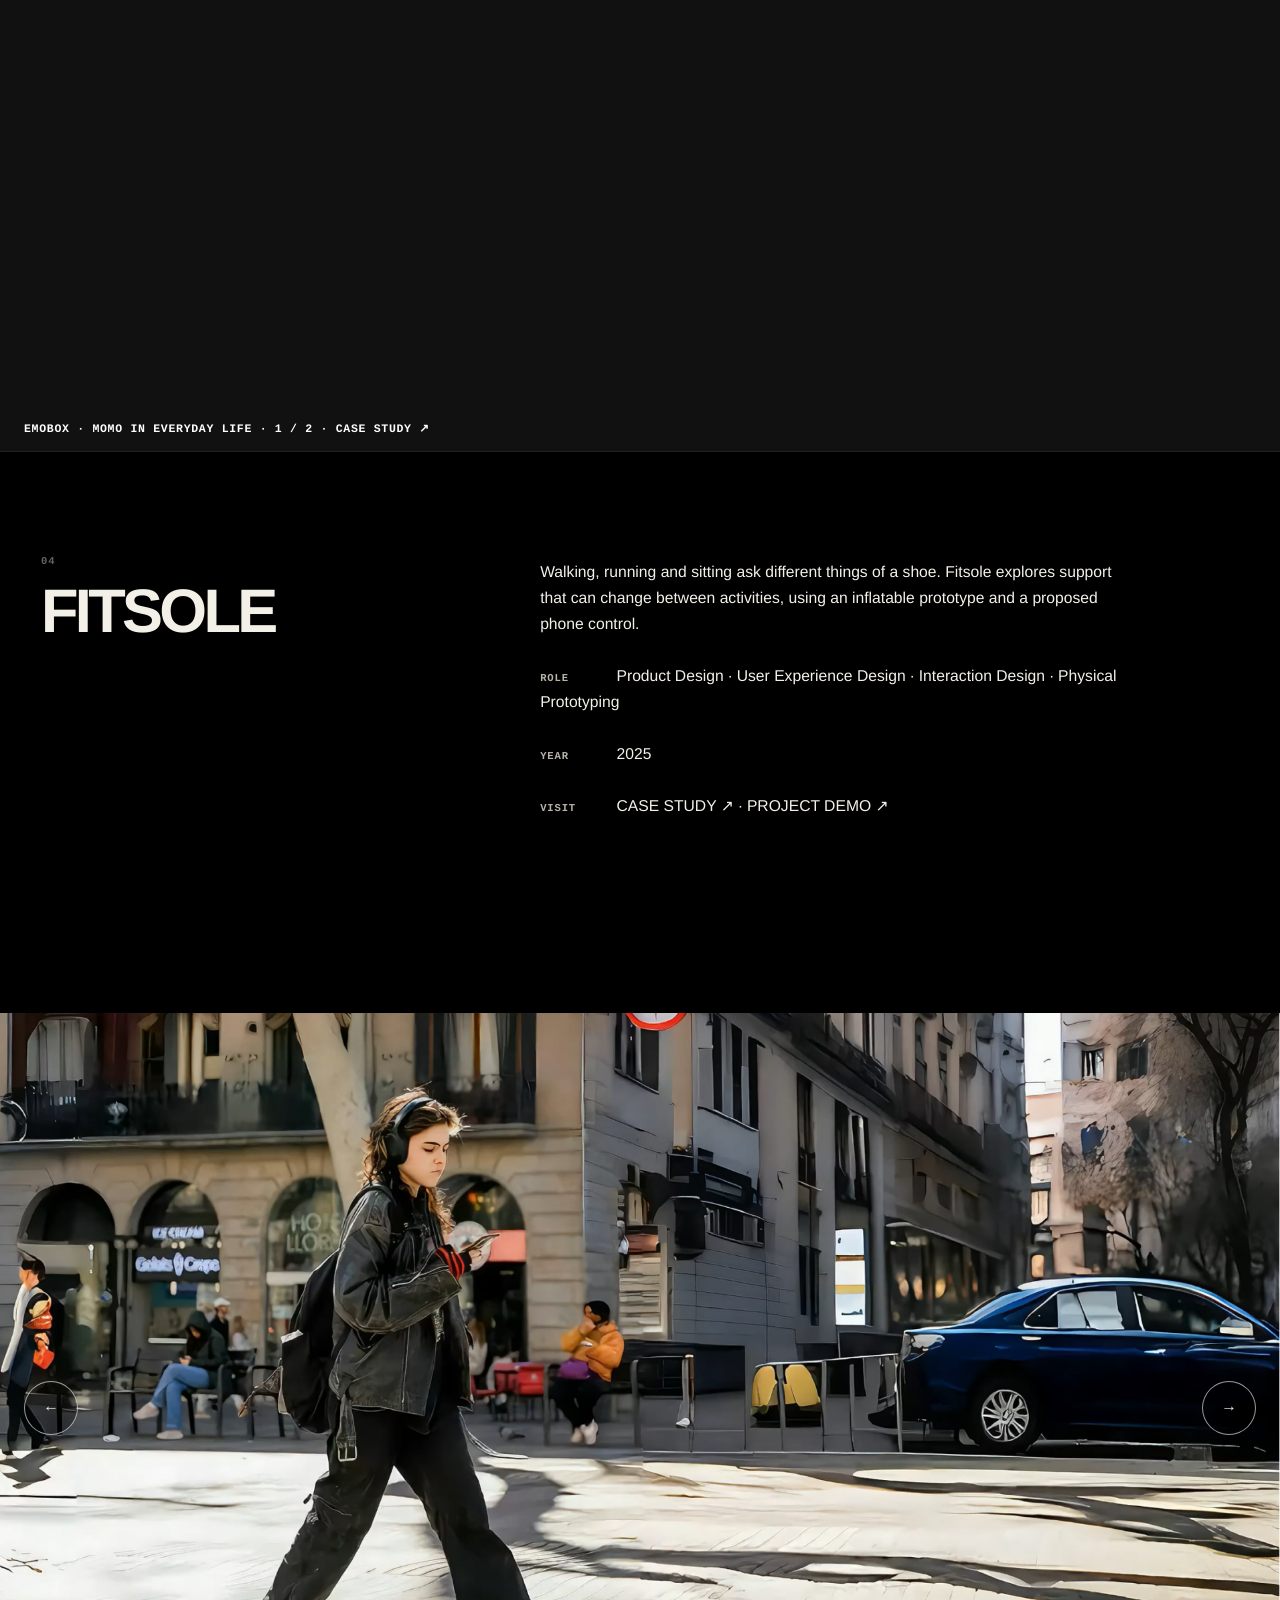
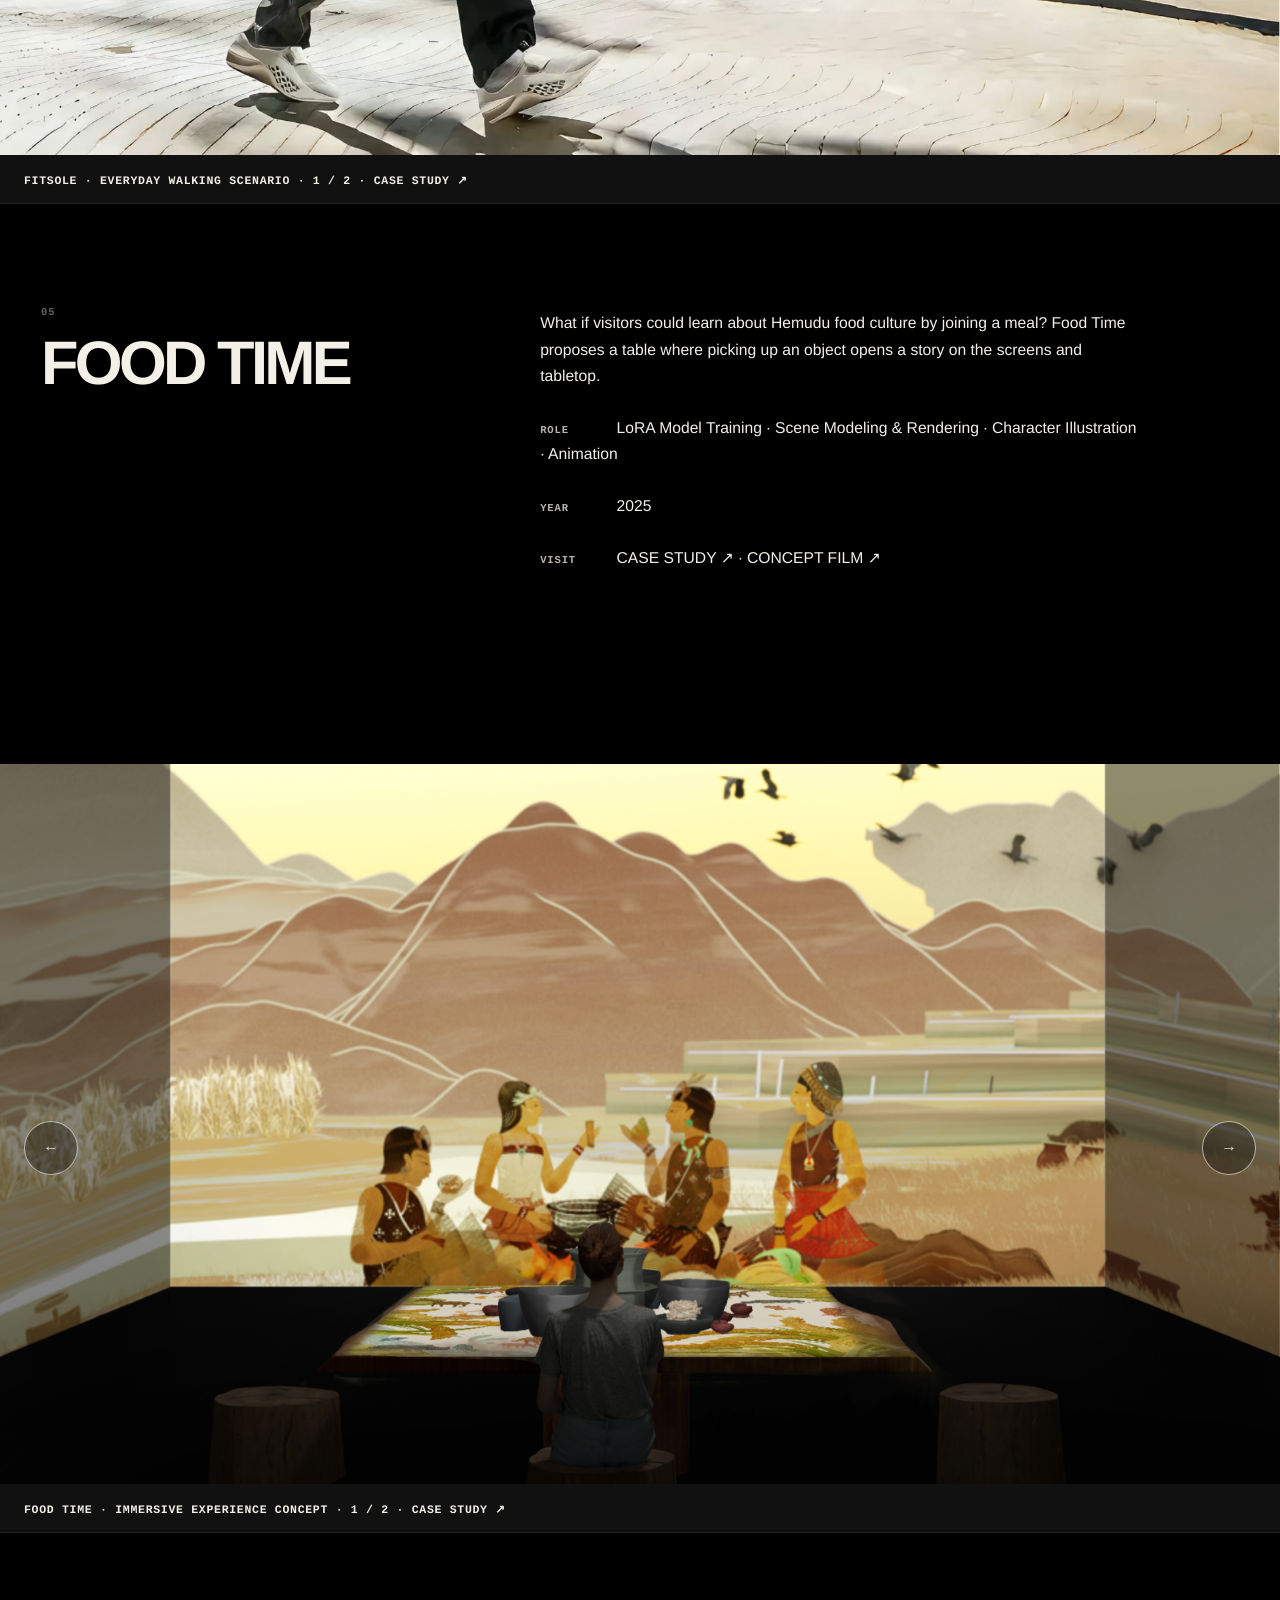
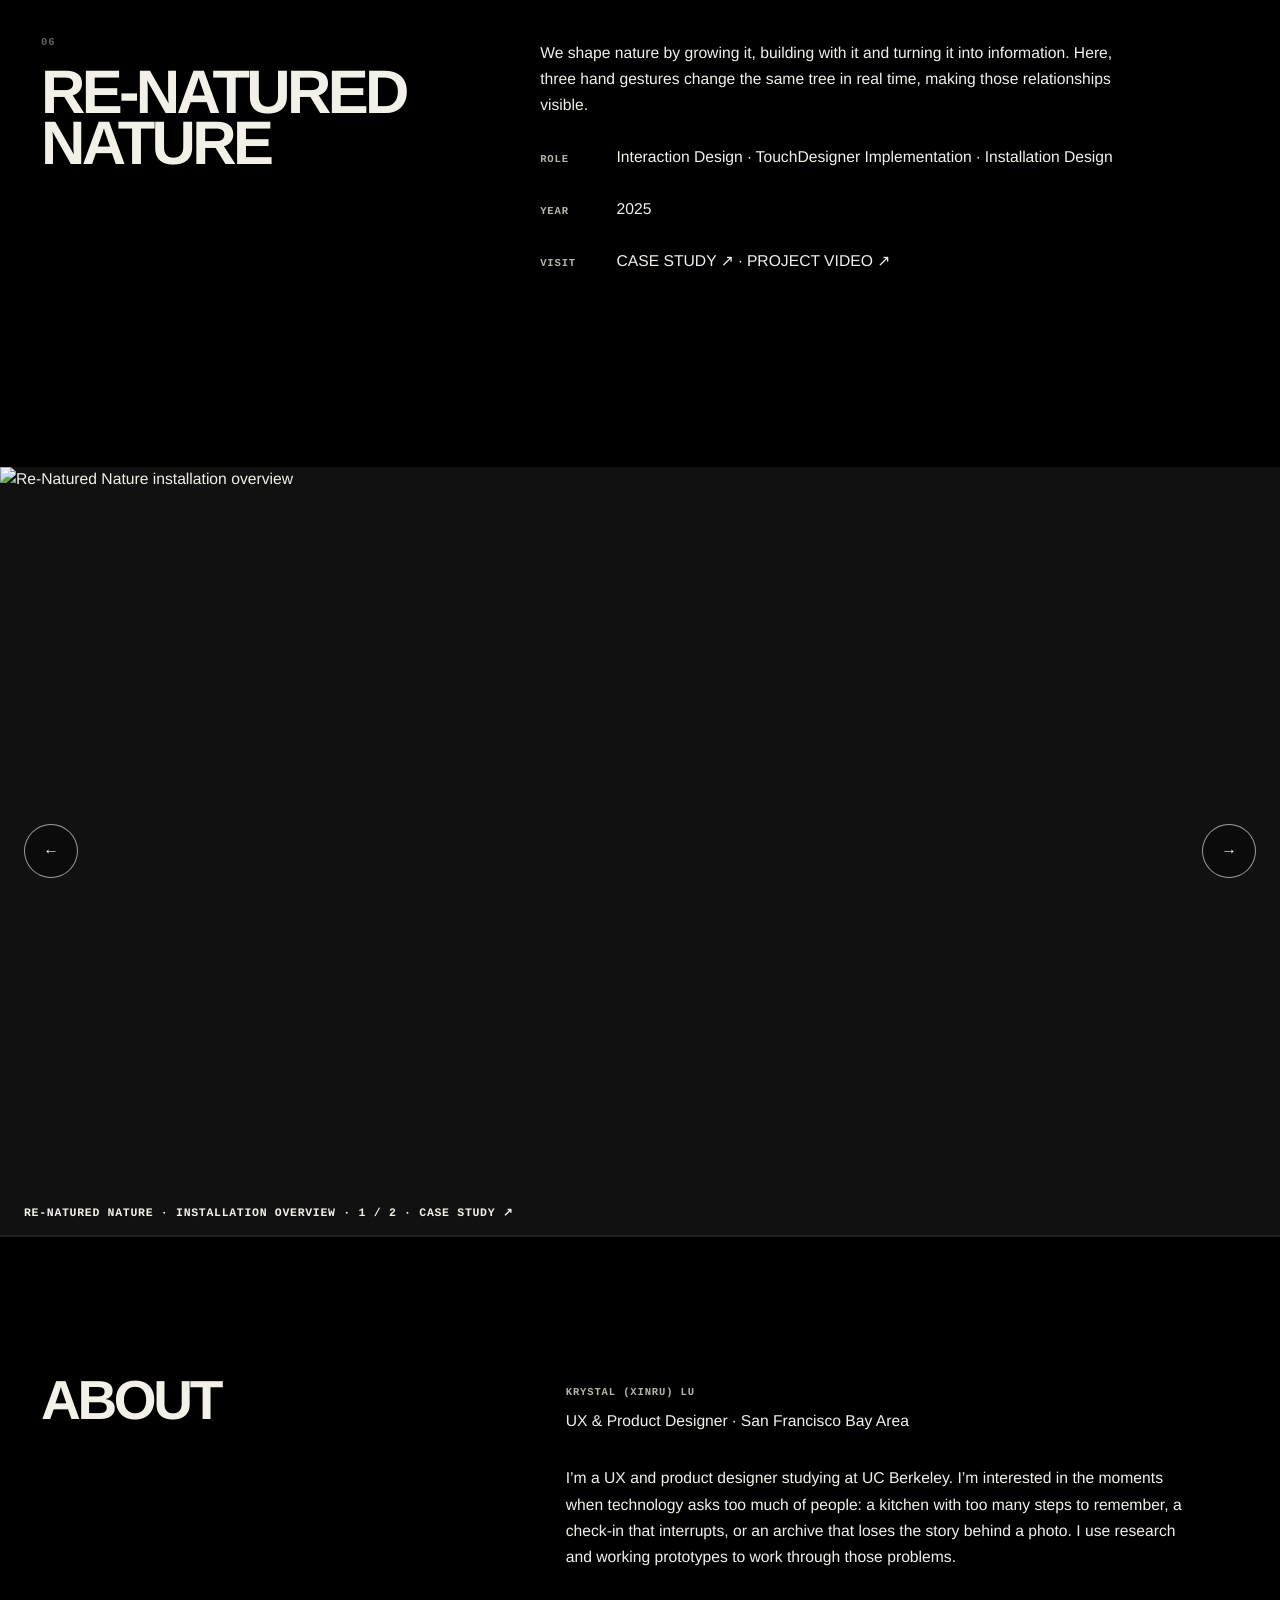
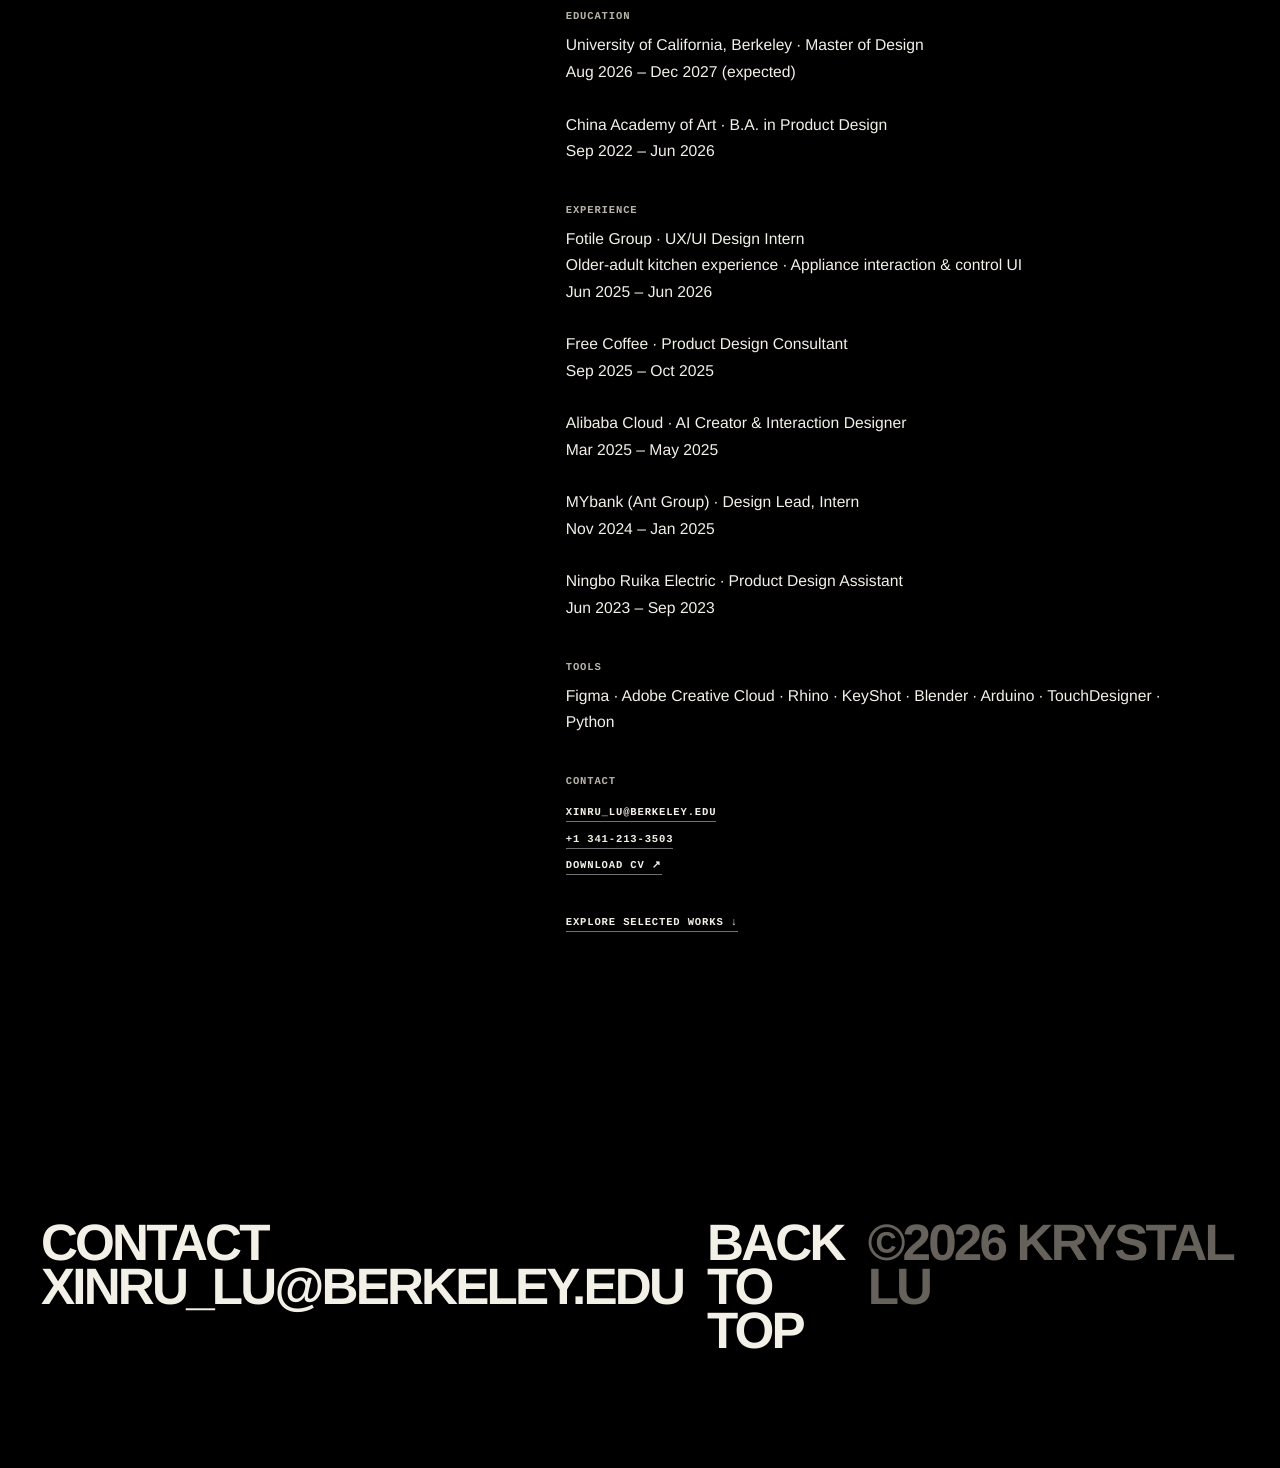
==== commit 5d88ed80: "Rewrite portfolio copy in plain language and document AIGER recruitment" ====
--- a/index.html
+++ b/index.html
@@ -6,9 +6,9 @@
   <title>Krystal Lu — UX & Product Design</title>
   <meta name="description" content="Selected works by Krystal Lu, a UX and product designer studying at UC Berkeley. Accessible everyday experiences, connected products and human-AI interaction.">
   <link rel="icon" href="data:image/svg+xml,%3Csvg xmlns='http://www.w3.org/2000/svg' viewBox='0 0 48 48'%3E%3Crect width='48' height='48' fill='black'/%3E%3Ctext x='7' y='37' fill='white' font-size='36' font-family='Impact,Arial Narrow,sans-serif'%3EX%3C/text%3E%3C/svg%3E">
-  <link rel="stylesheet" href="style.css?v=20261018-ux-direction">
+  <link rel="stylesheet" href="style.css?v=20261018-natural-copy">
   <link rel="stylesheet" href="emobox-home.css">
-  <script src="app.js?v=20261018-ux-direction" defer></script>
+  <script src="app.js?v=20261018-natural-copy" defer></script>
 <link rel="stylesheet" href="aiger-scenes.css"><link rel="stylesheet" href="little-atlas.css"><link rel="stylesheet" href="video-speed.css"><script src="video-speed.js" defer></script></head>
 <body>
   <a class="skip" href="#content">Skip to content</a>
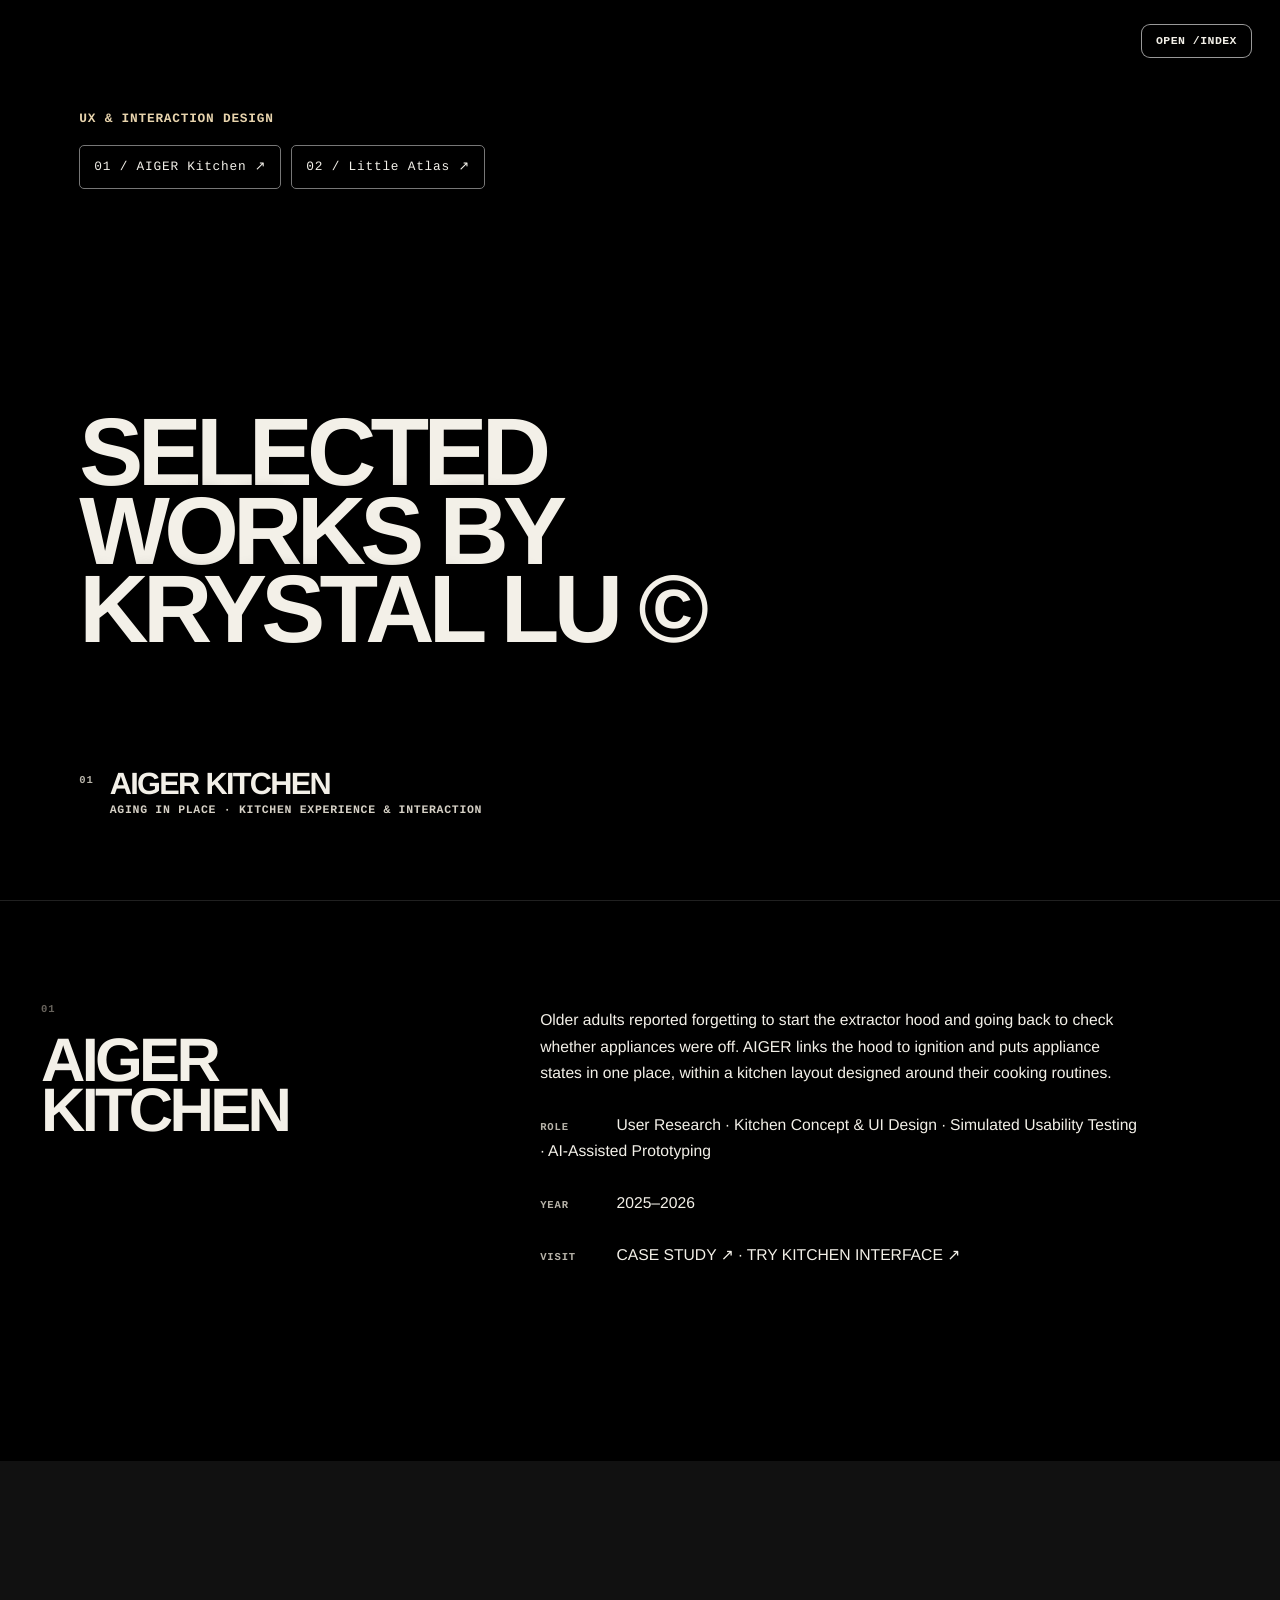
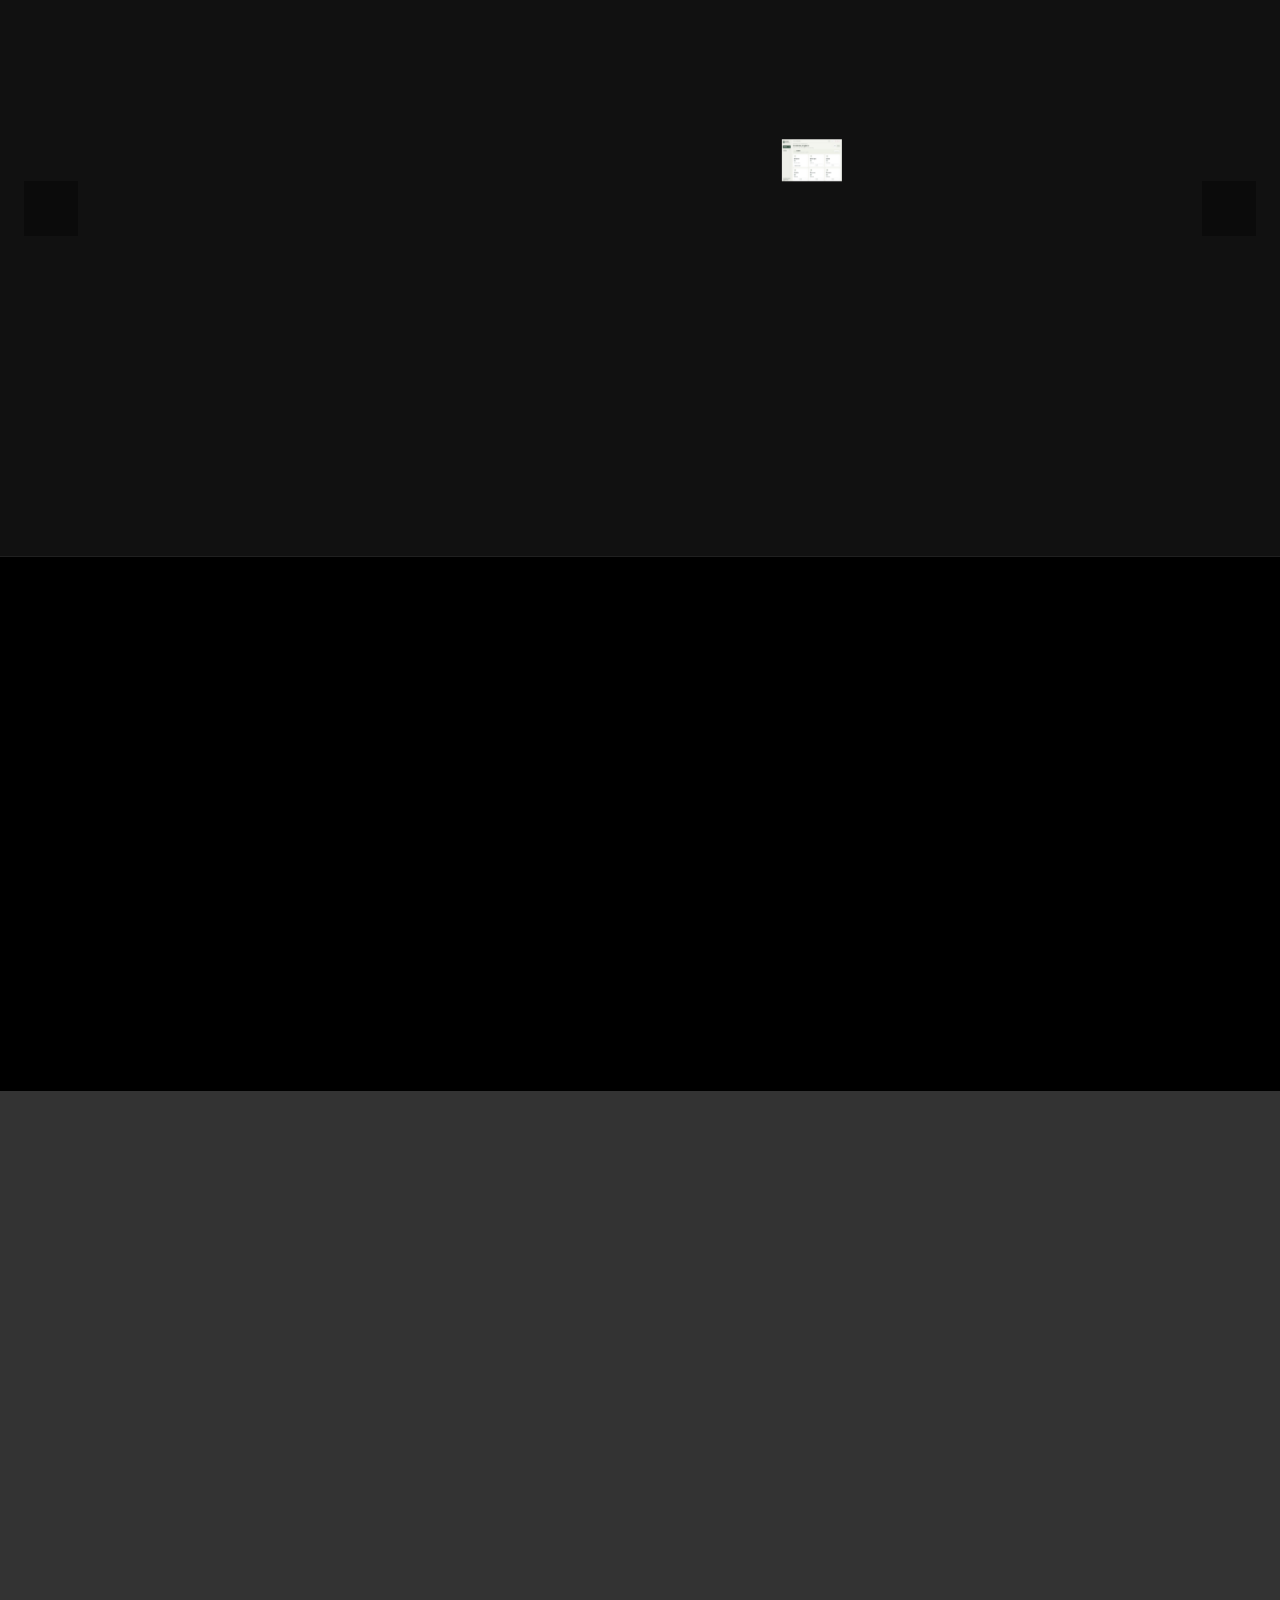
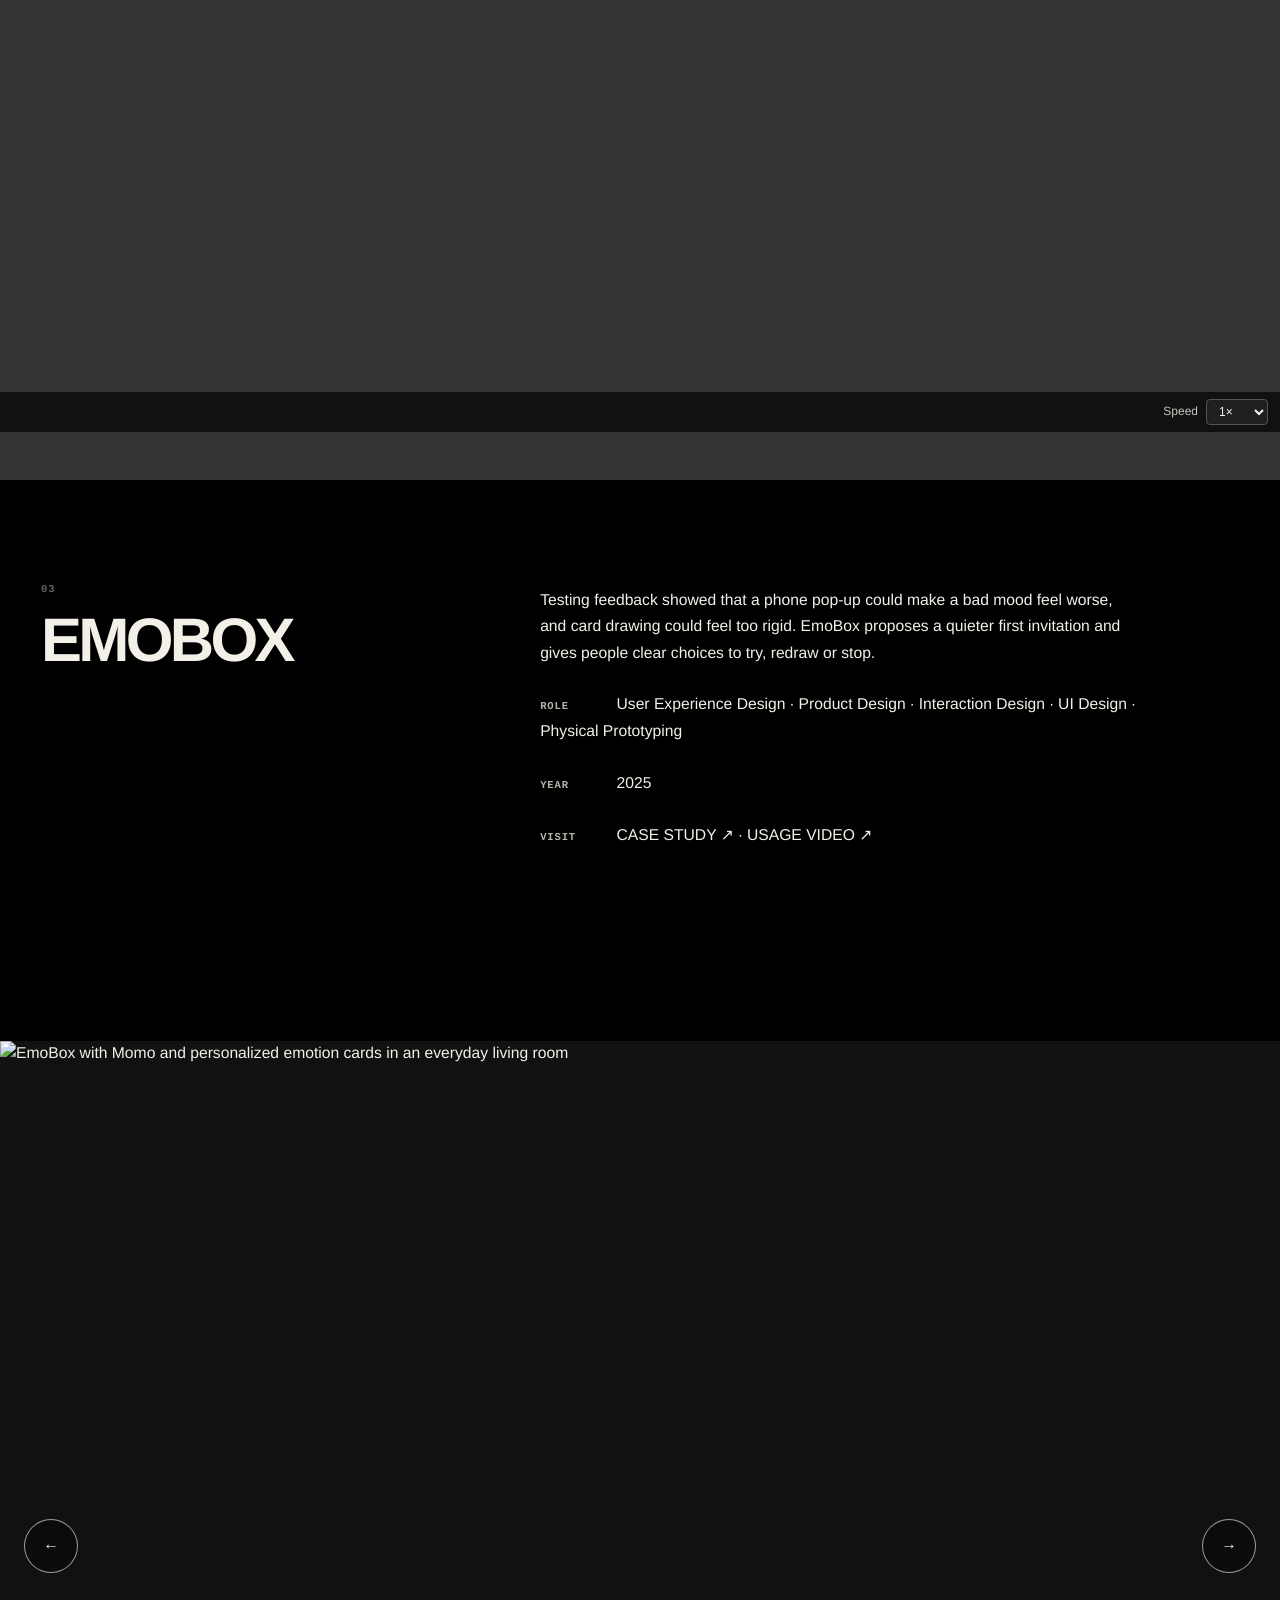
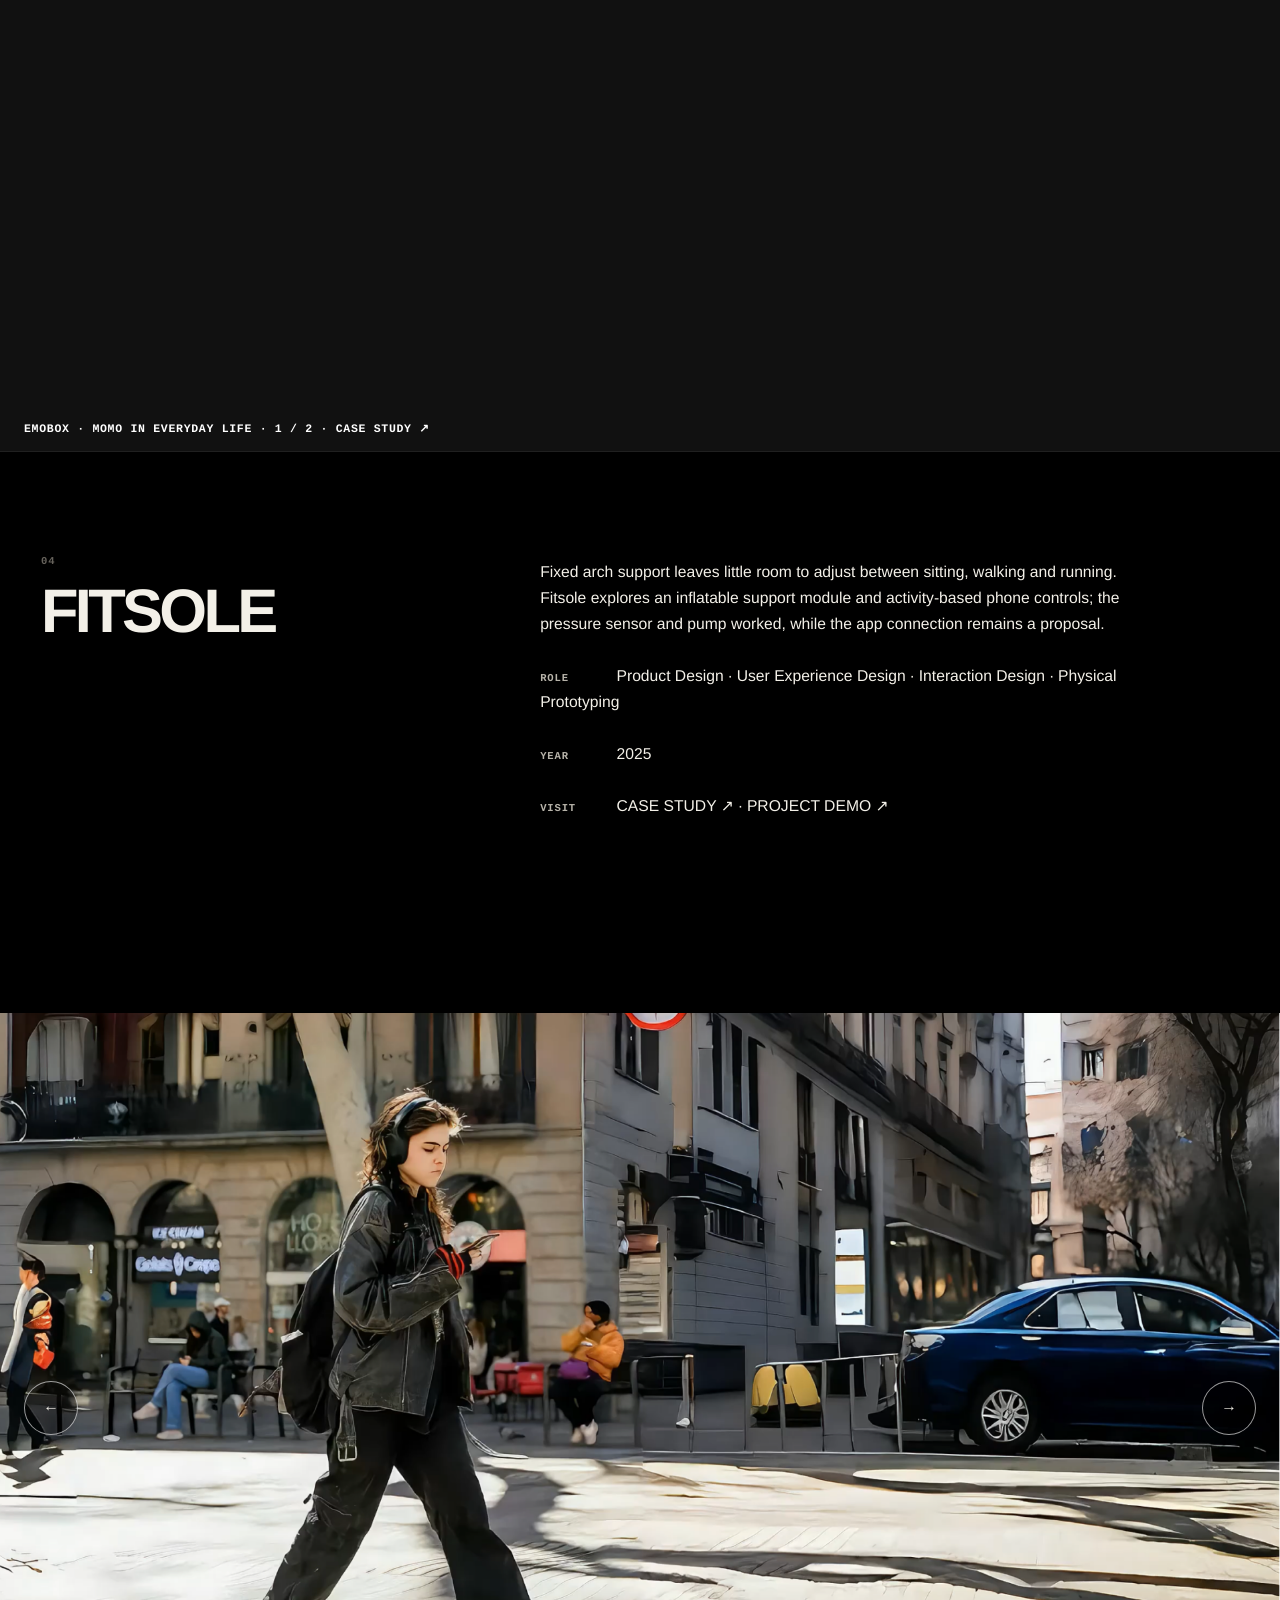
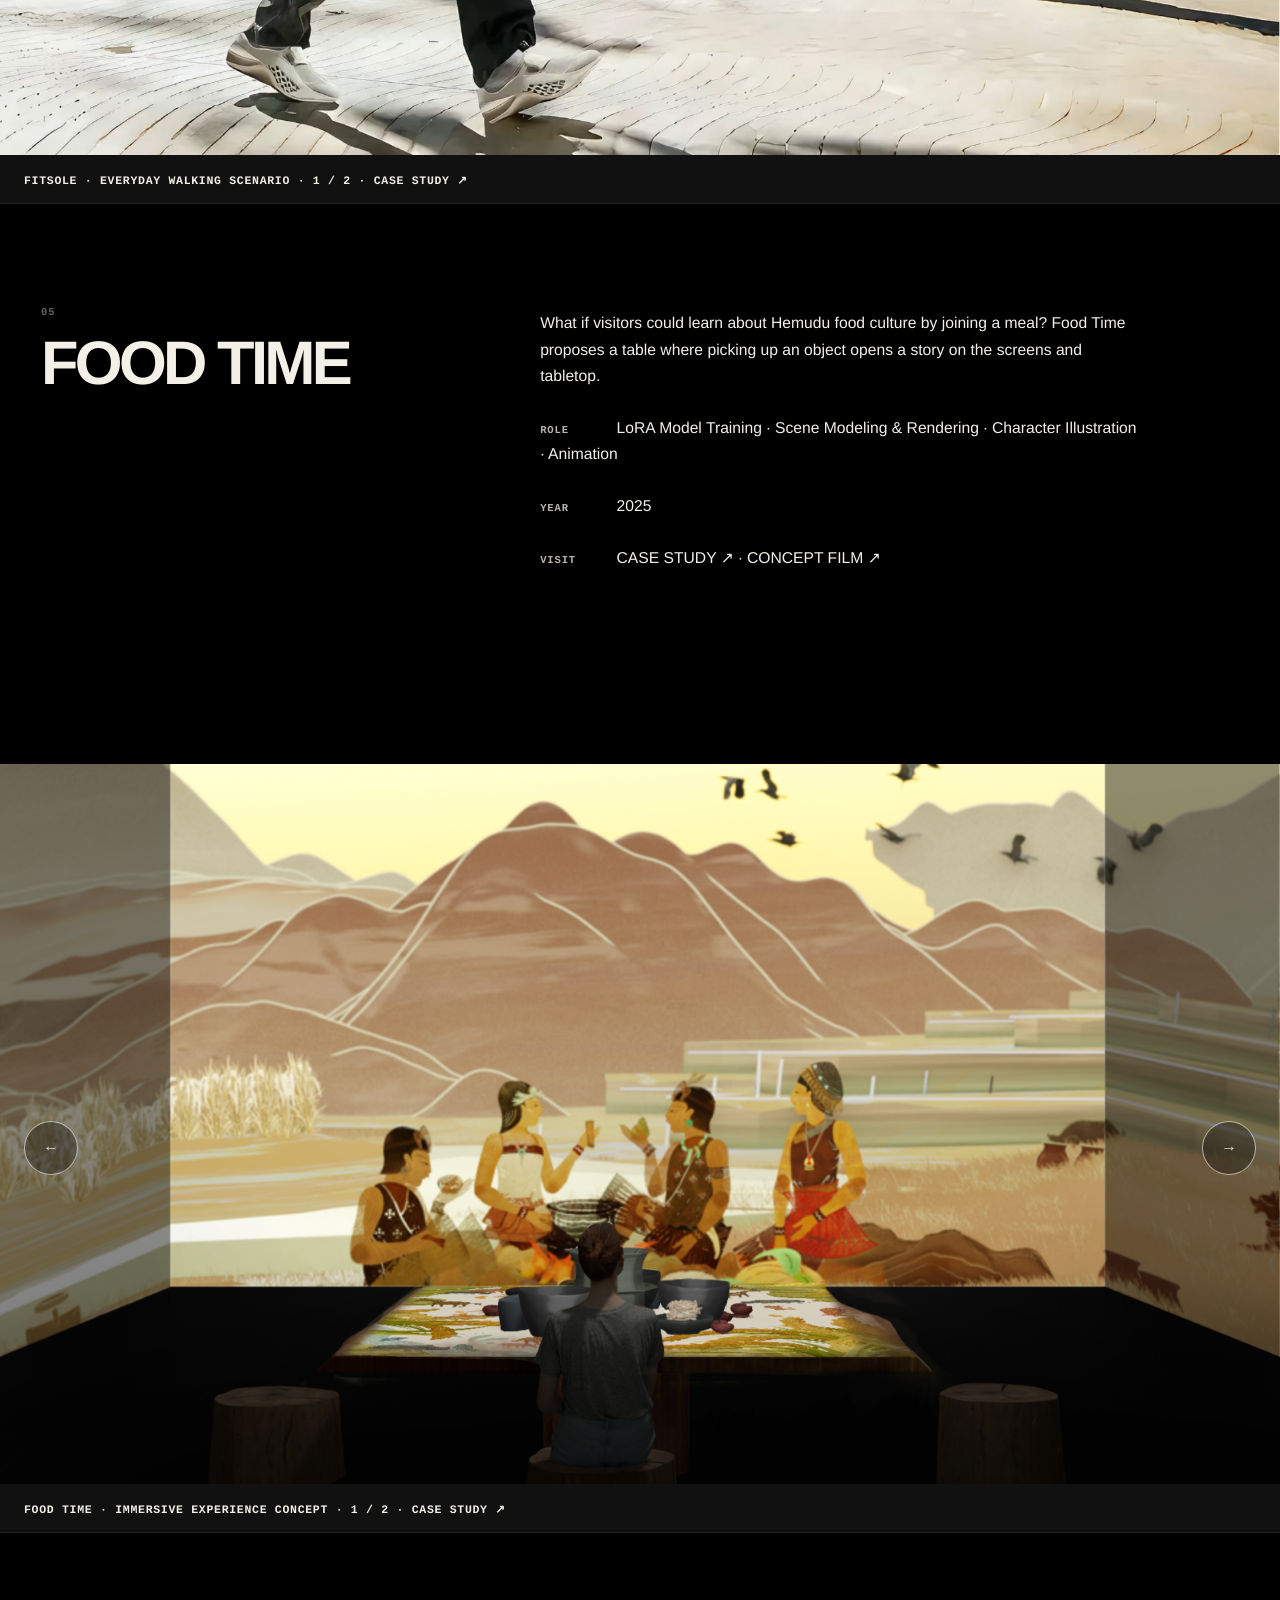
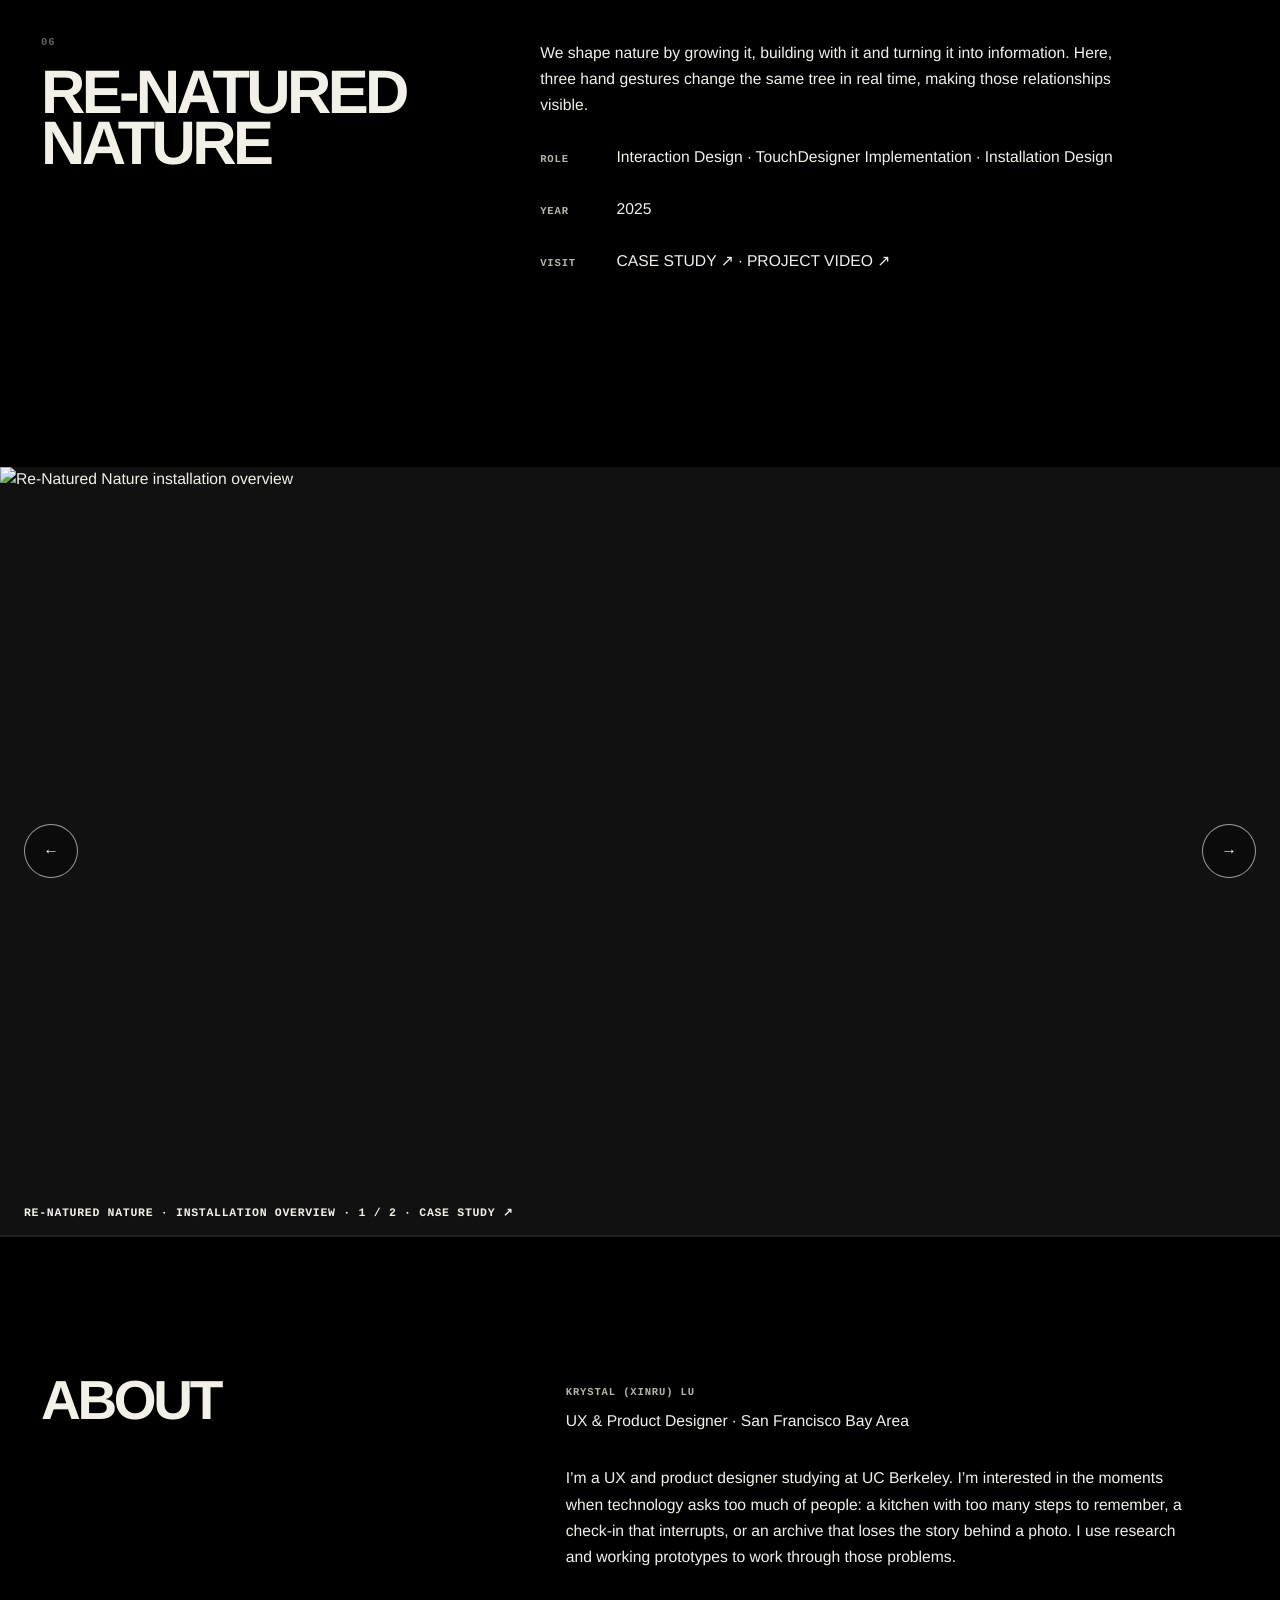
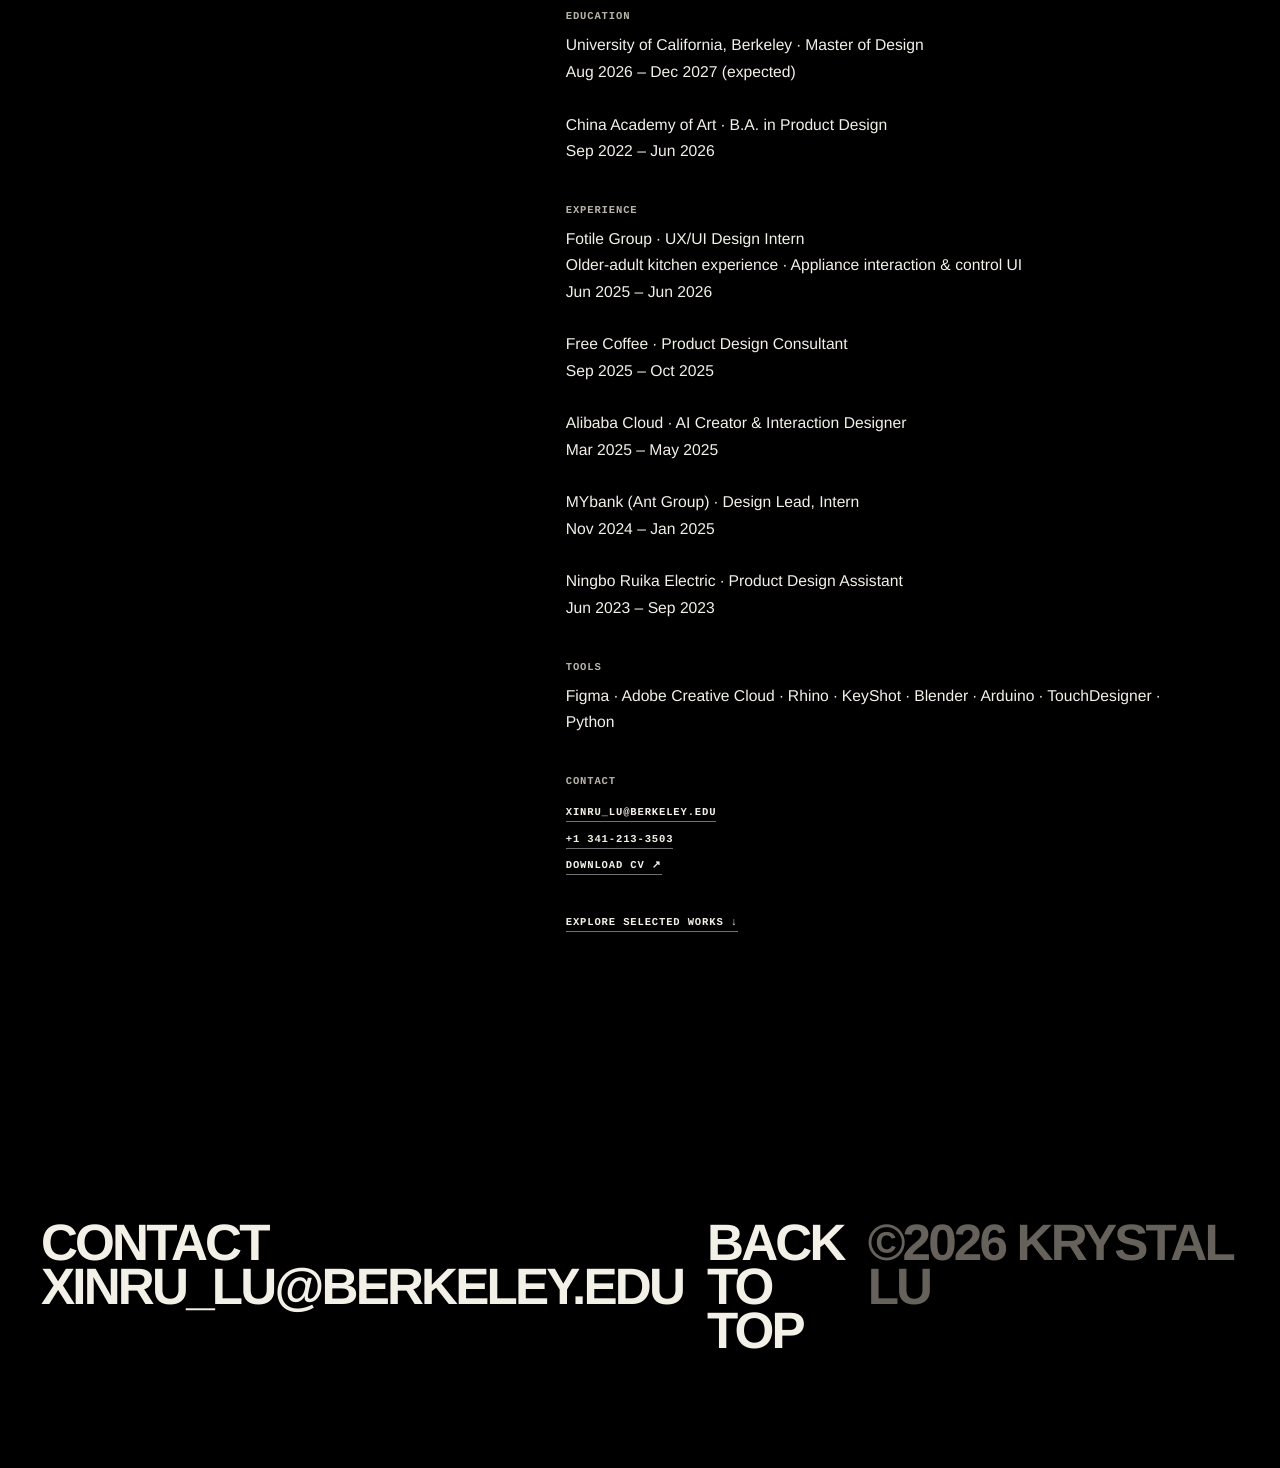
==== commit ac2c1f5d: "Fix visible project order and lead with concrete user problems" ====
--- a/index.html
+++ b/index.html
@@ -6,9 +6,9 @@
   <title>Krystal Lu — UX & Product Design</title>
   <meta name="description" content="Selected works by Krystal Lu, a UX and product designer studying at UC Berkeley. Accessible everyday experiences, connected products and human-AI interaction.">
   <link rel="icon" href="data:image/svg+xml,%3Csvg xmlns='http://www.w3.org/2000/svg' viewBox='0 0 48 48'%3E%3Crect width='48' height='48' fill='black'/%3E%3Ctext x='7' y='37' fill='white' font-size='36' font-family='Impact,Arial Narrow,sans-serif'%3EX%3C/text%3E%3C/svg%3E">
-  <link rel="stylesheet" href="style.css?v=20261018-natural-copy">
+  <link rel="stylesheet" href="style.css?v=20261018-fixed-order">
   <link rel="stylesheet" href="emobox-home.css">
-  <script src="app.js?v=20261018-natural-copy" defer></script>
+  <script src="app.js?v=20261018-fixed-order" defer></script>
 <link rel="stylesheet" href="aiger-scenes.css"><link rel="stylesheet" href="little-atlas.css"><link rel="stylesheet" href="video-speed.css"><script src="video-speed.js" defer></script></head>
 <body>
   <a class="skip" href="#content">Skip to content</a>
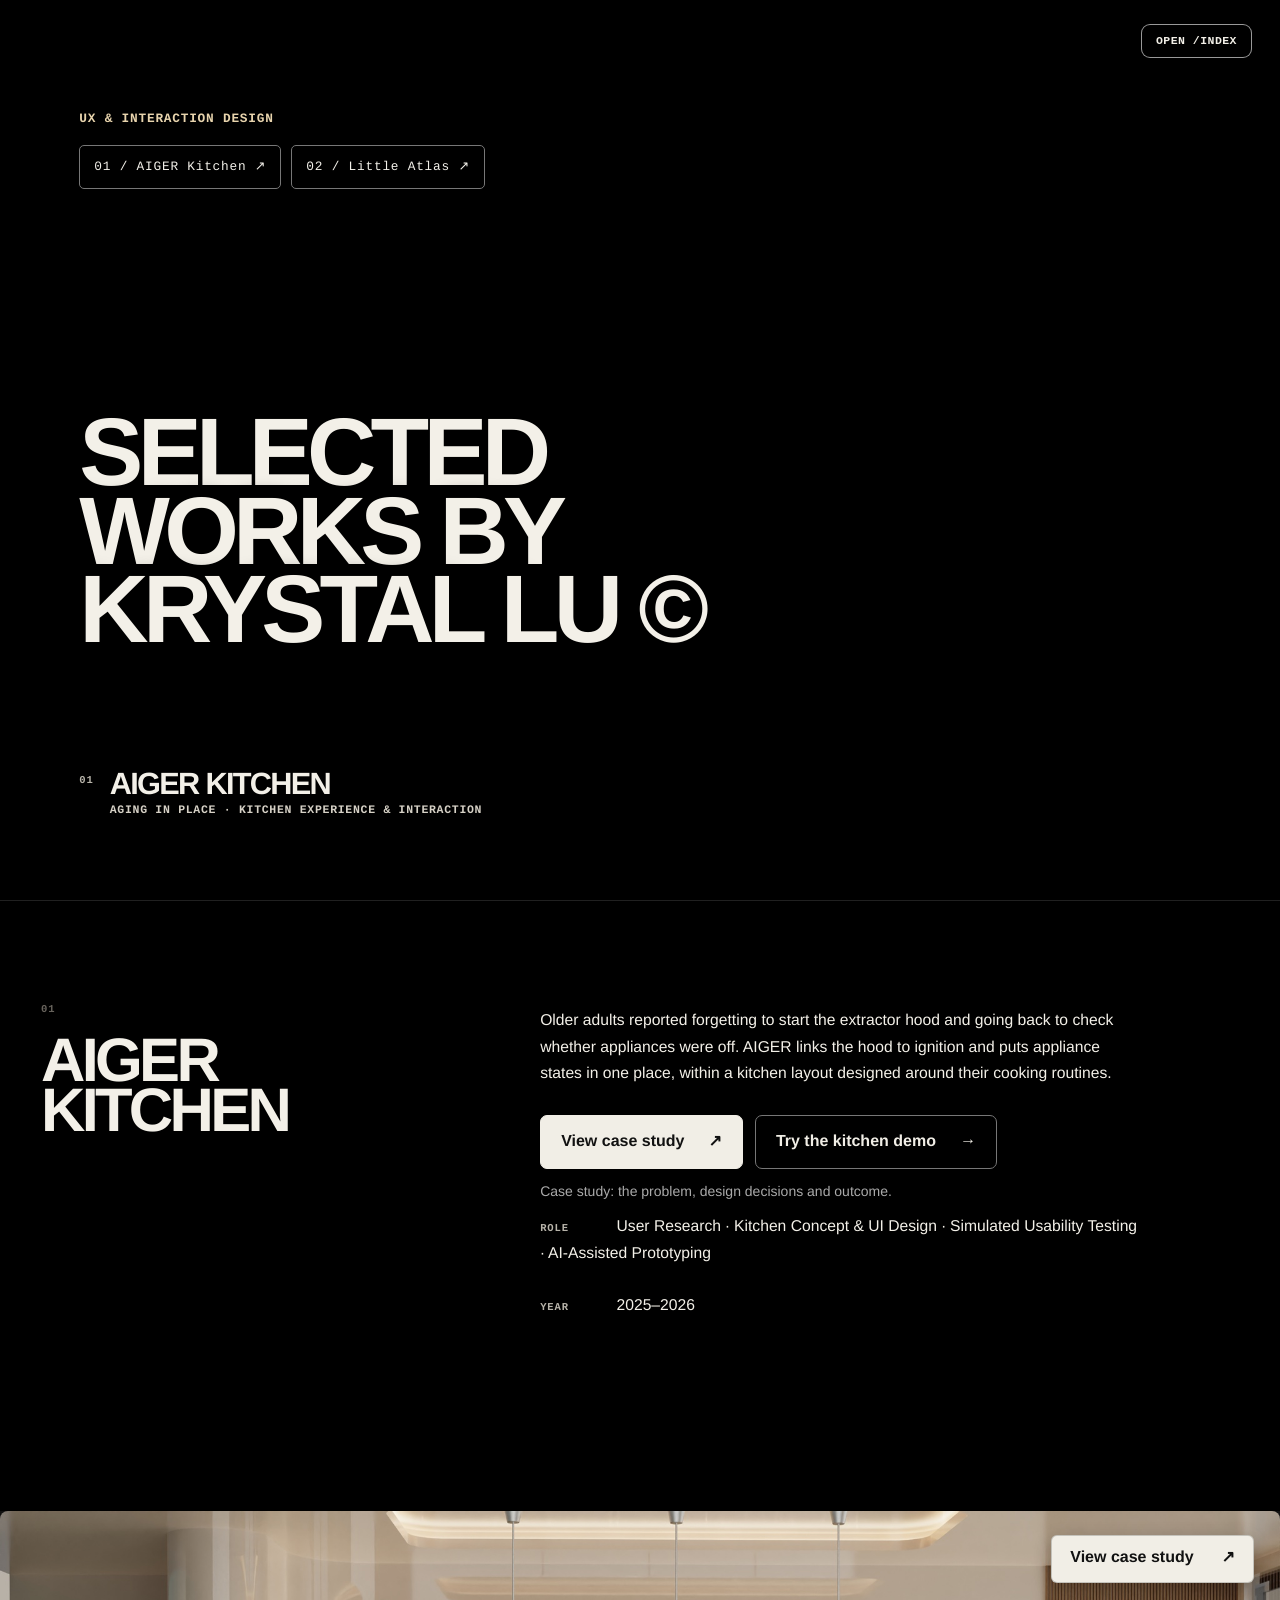
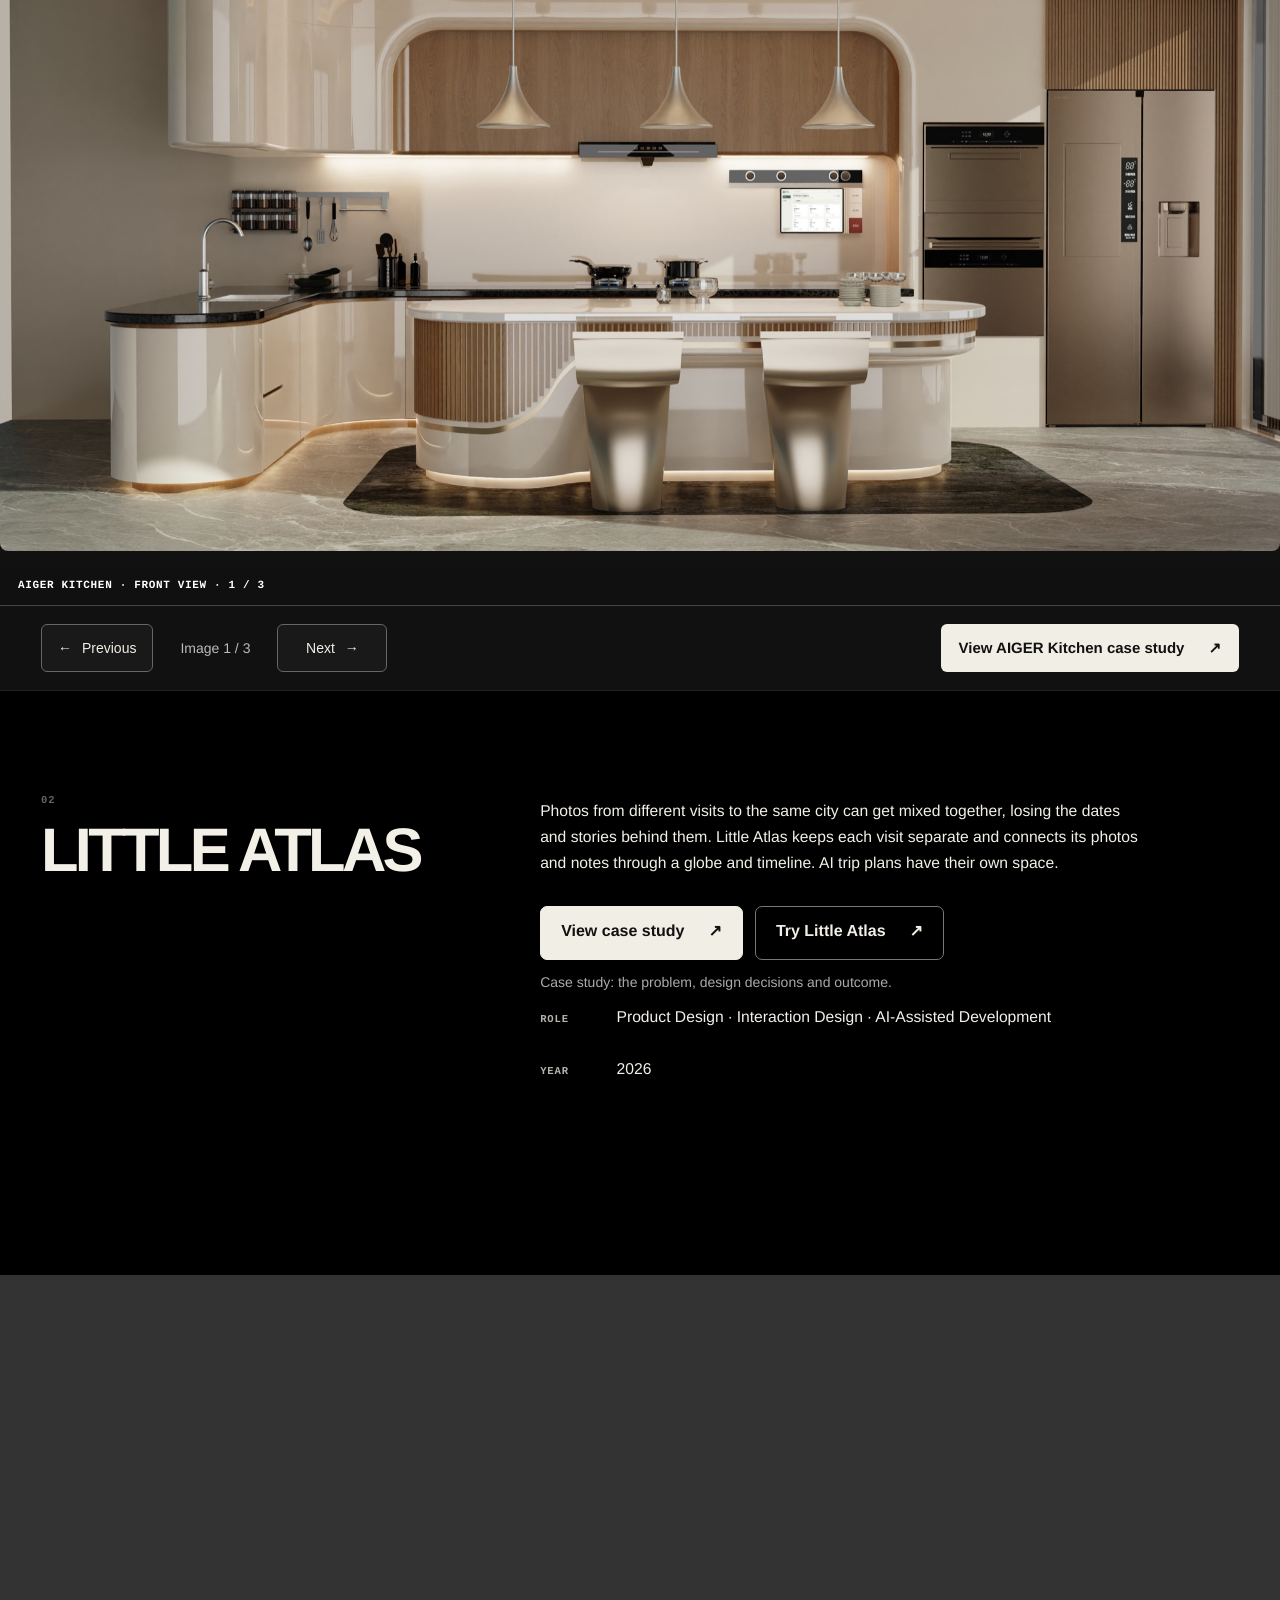
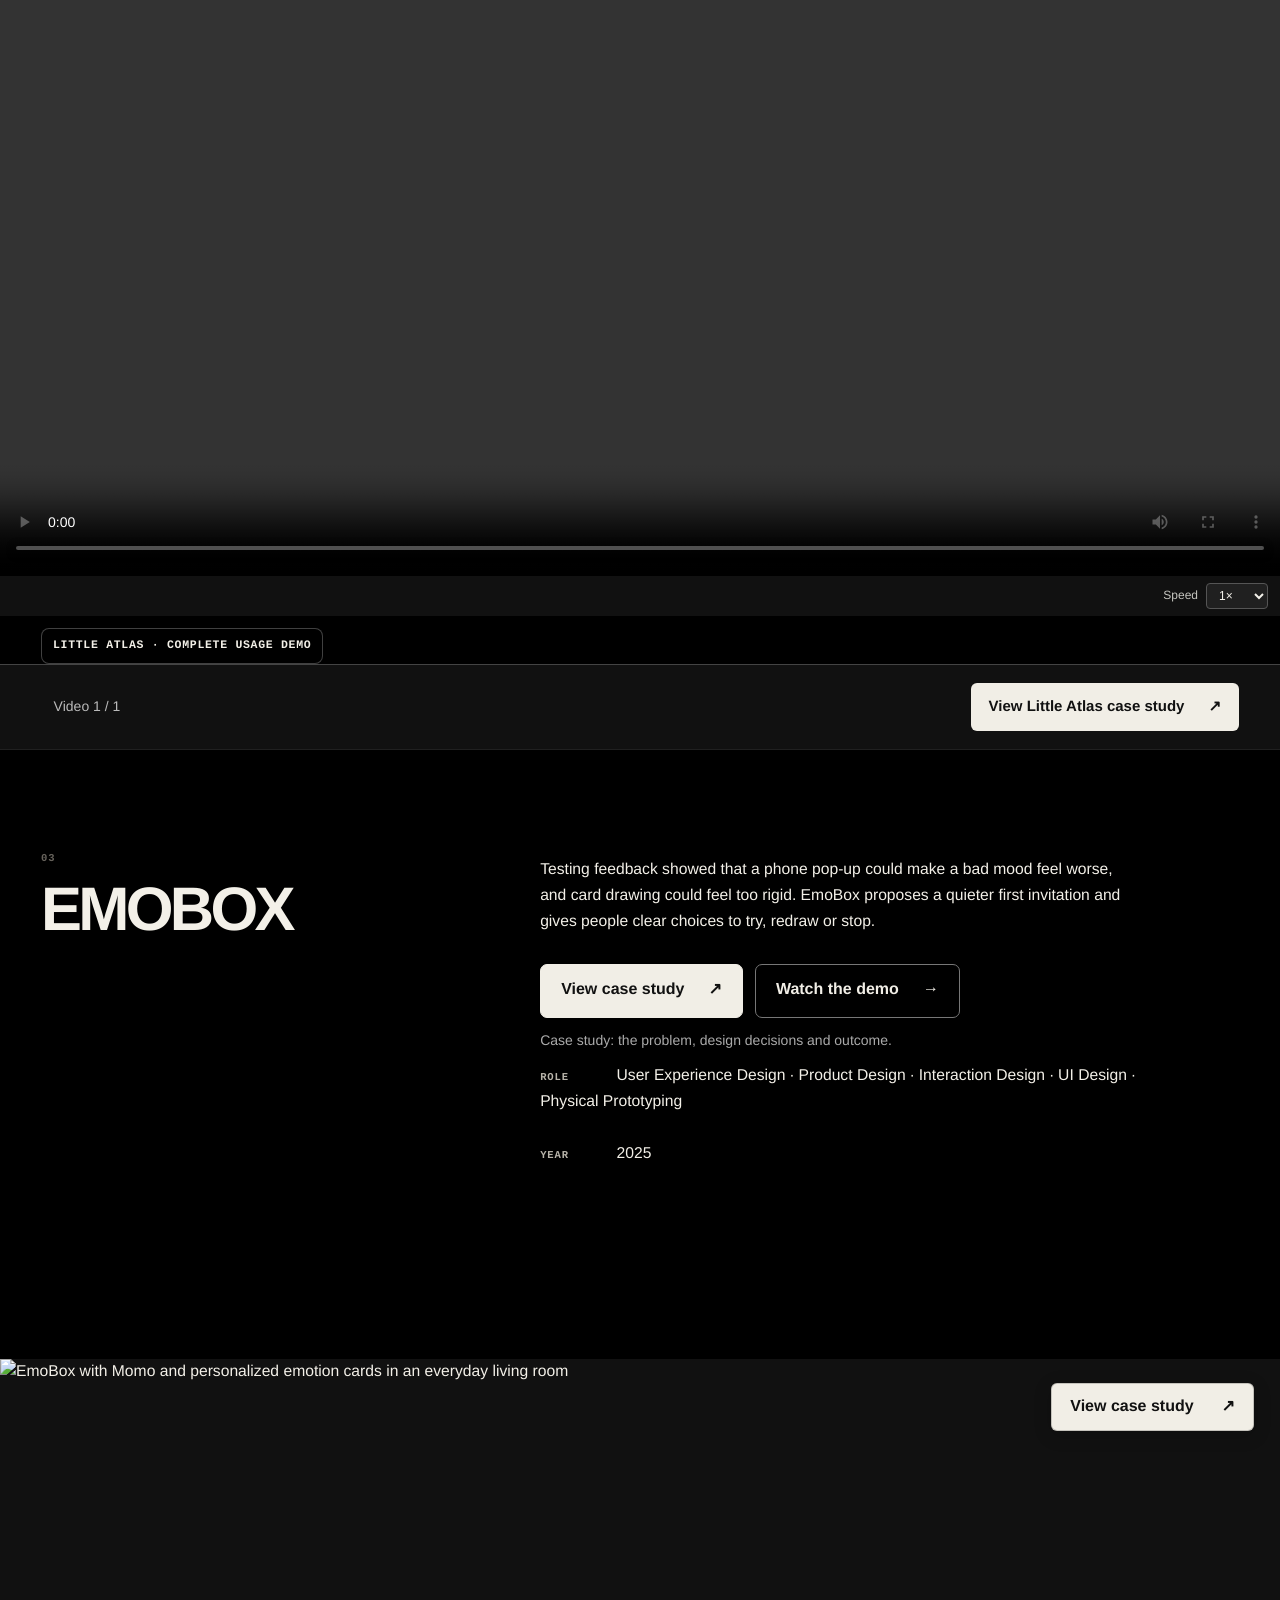
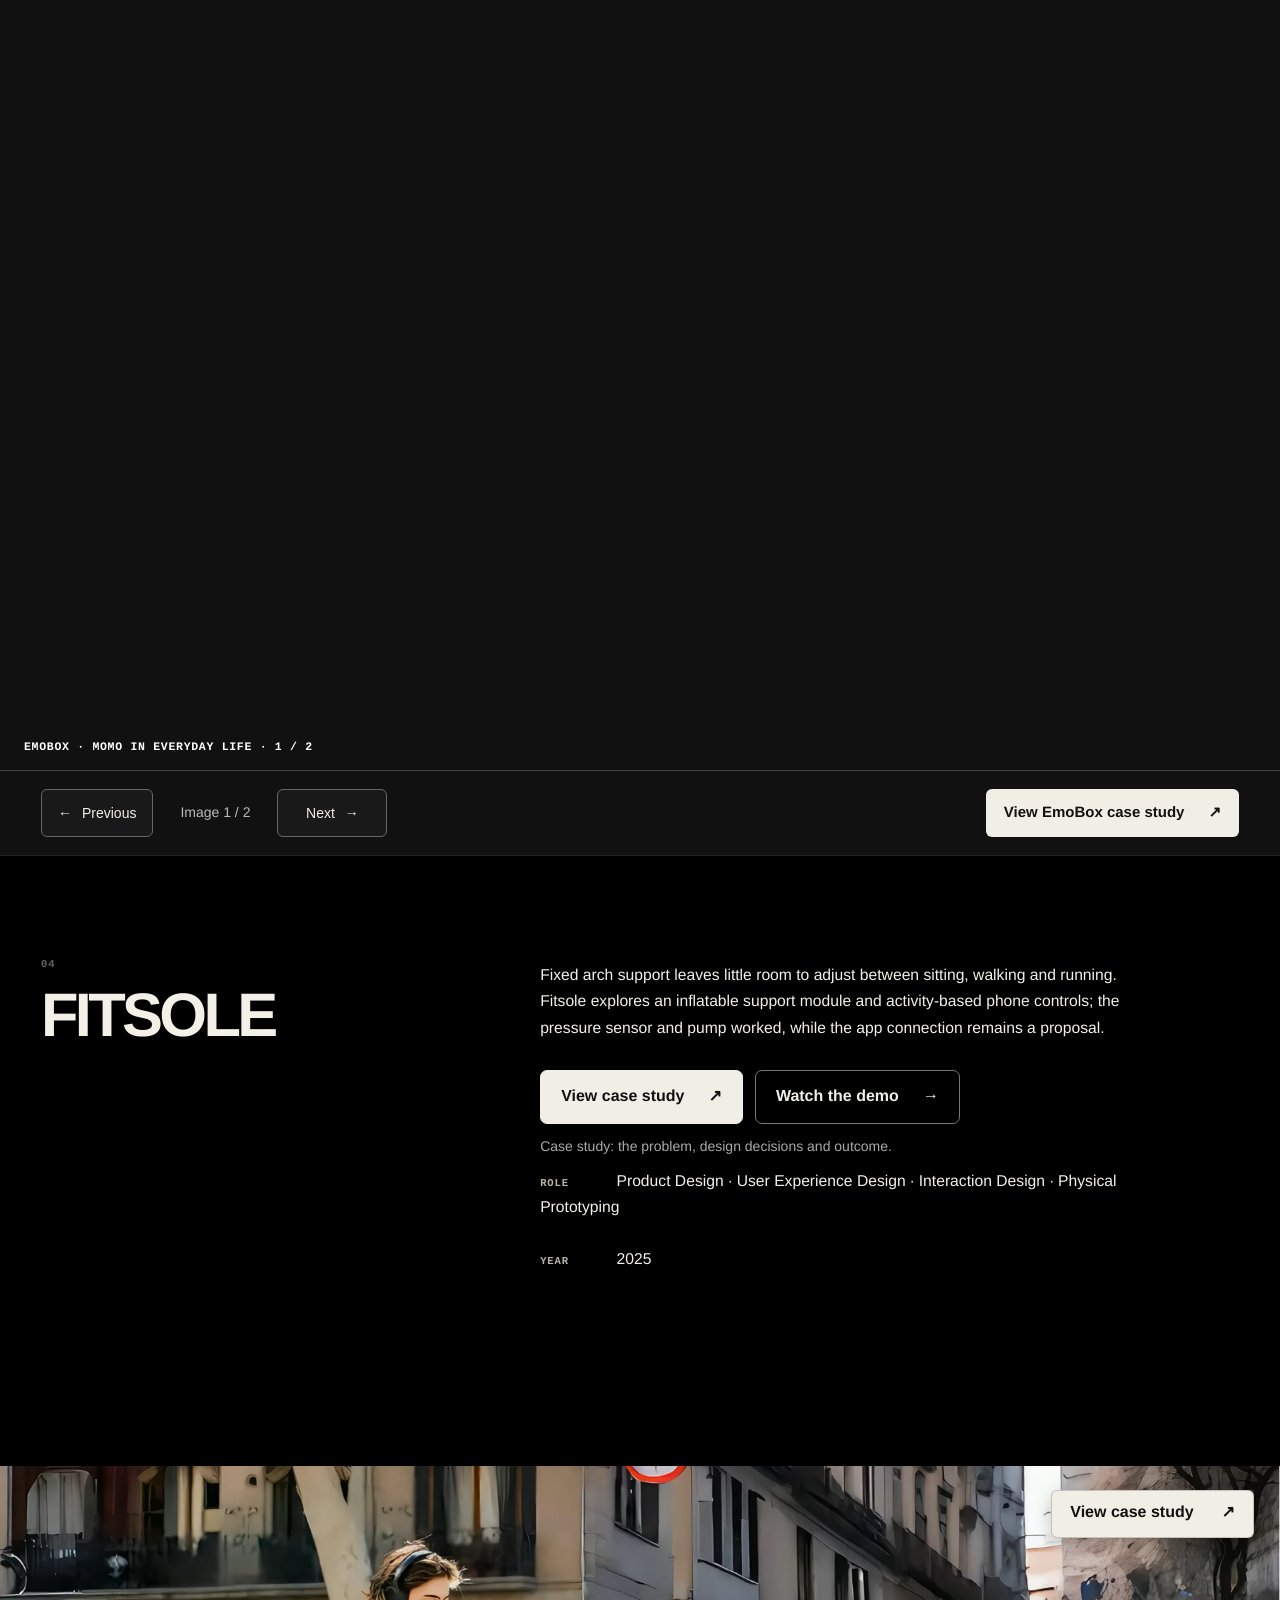
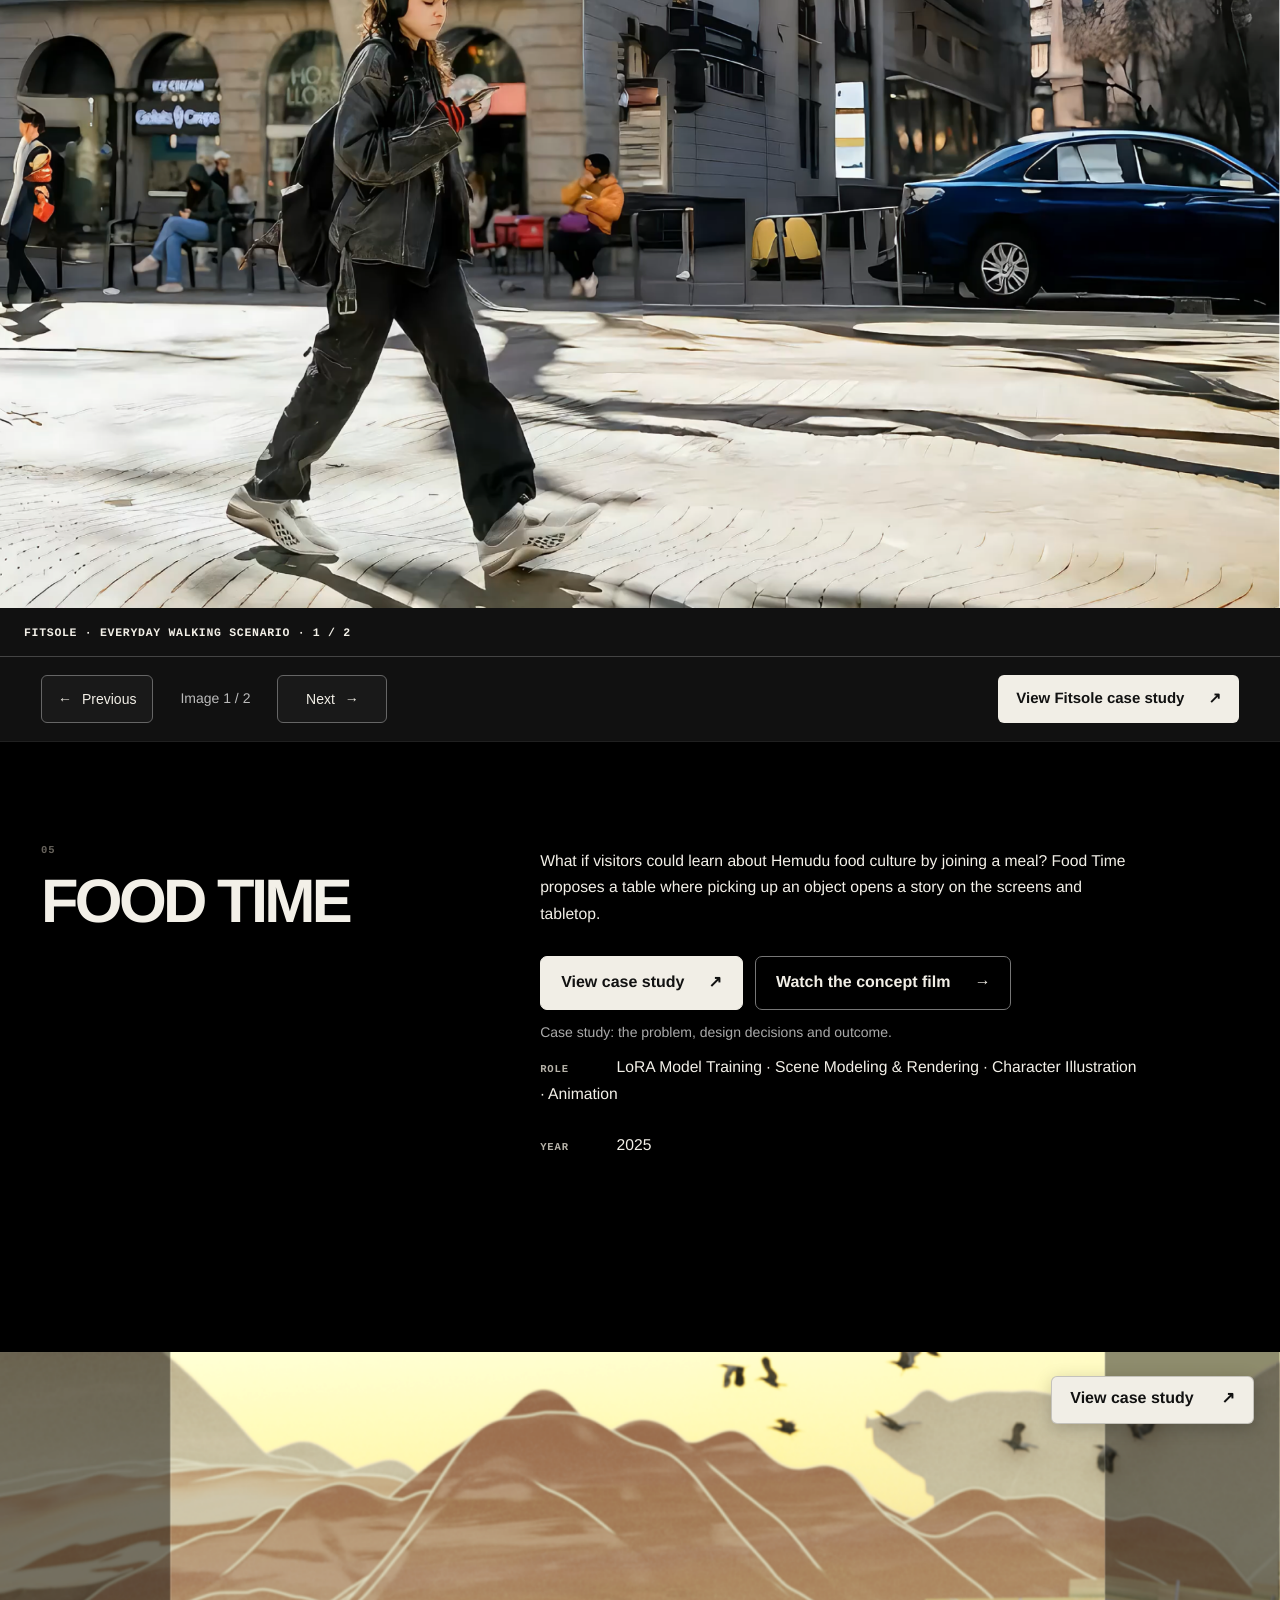
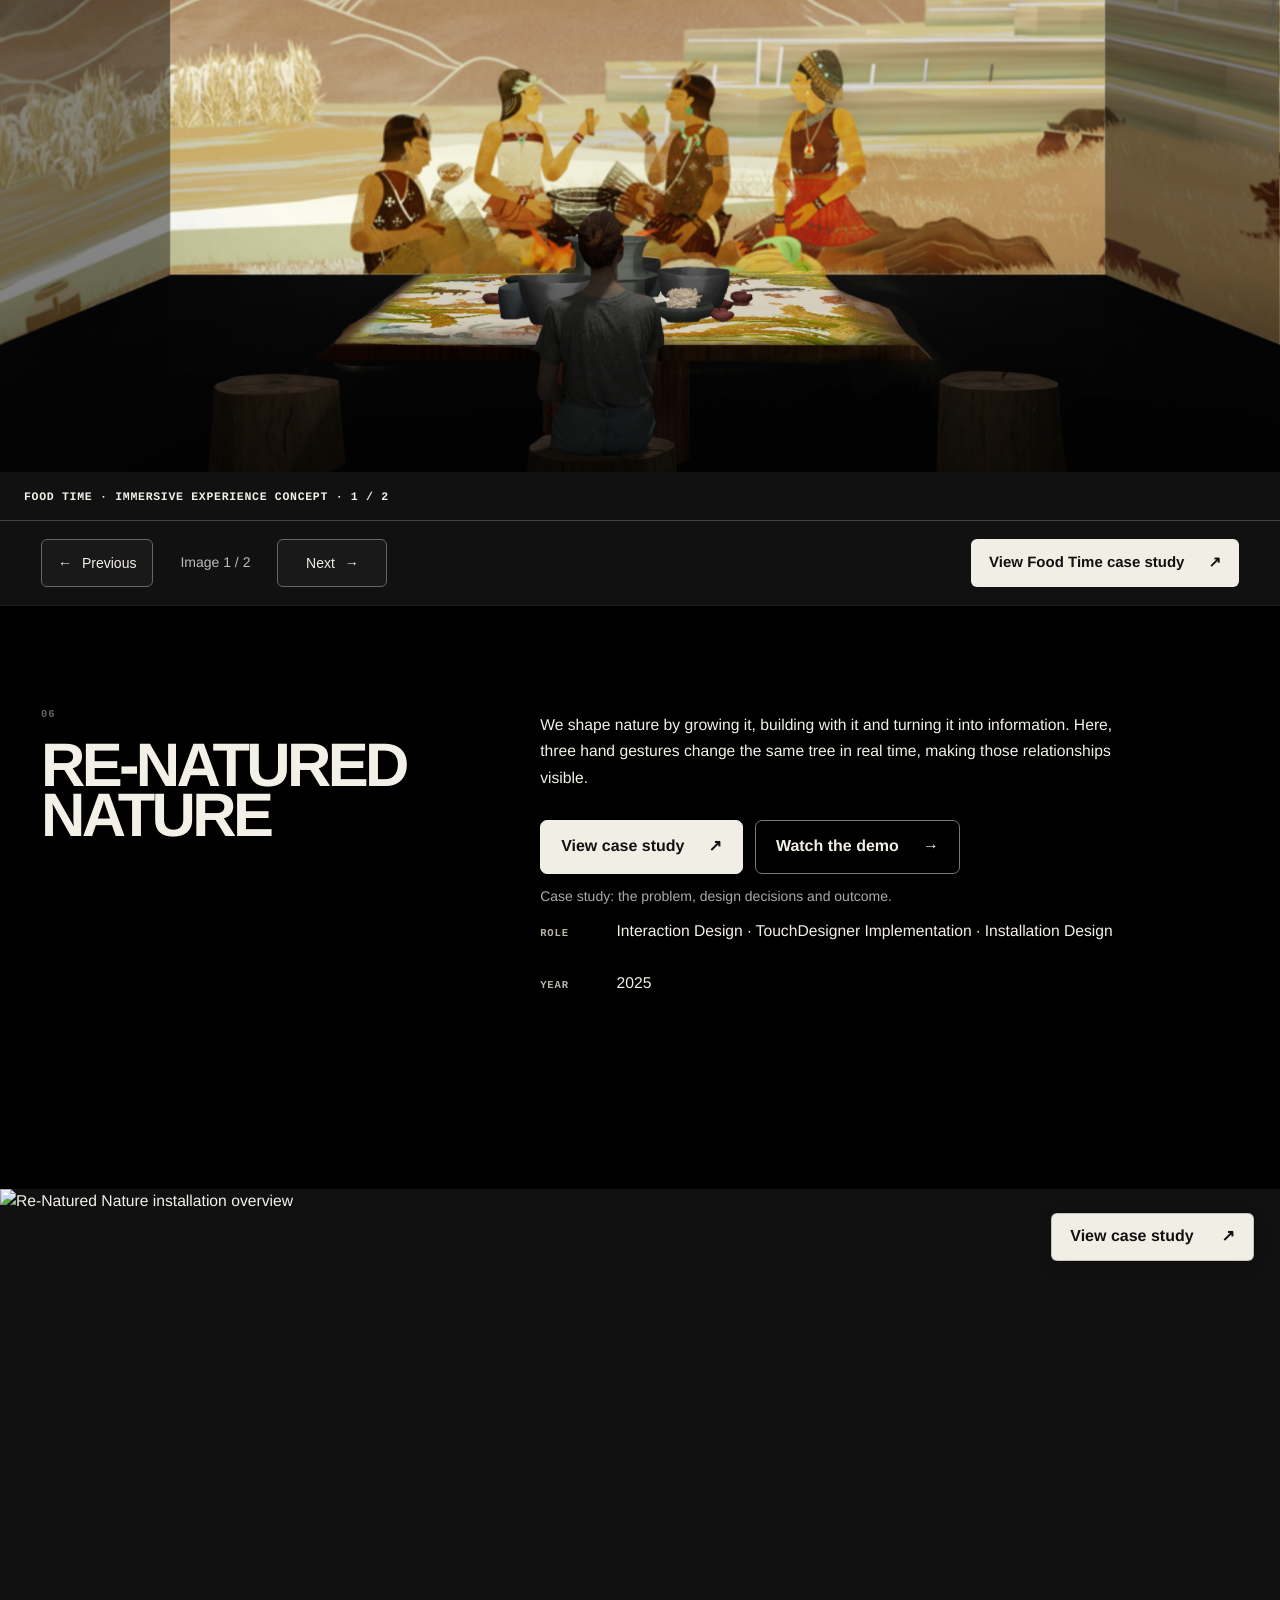
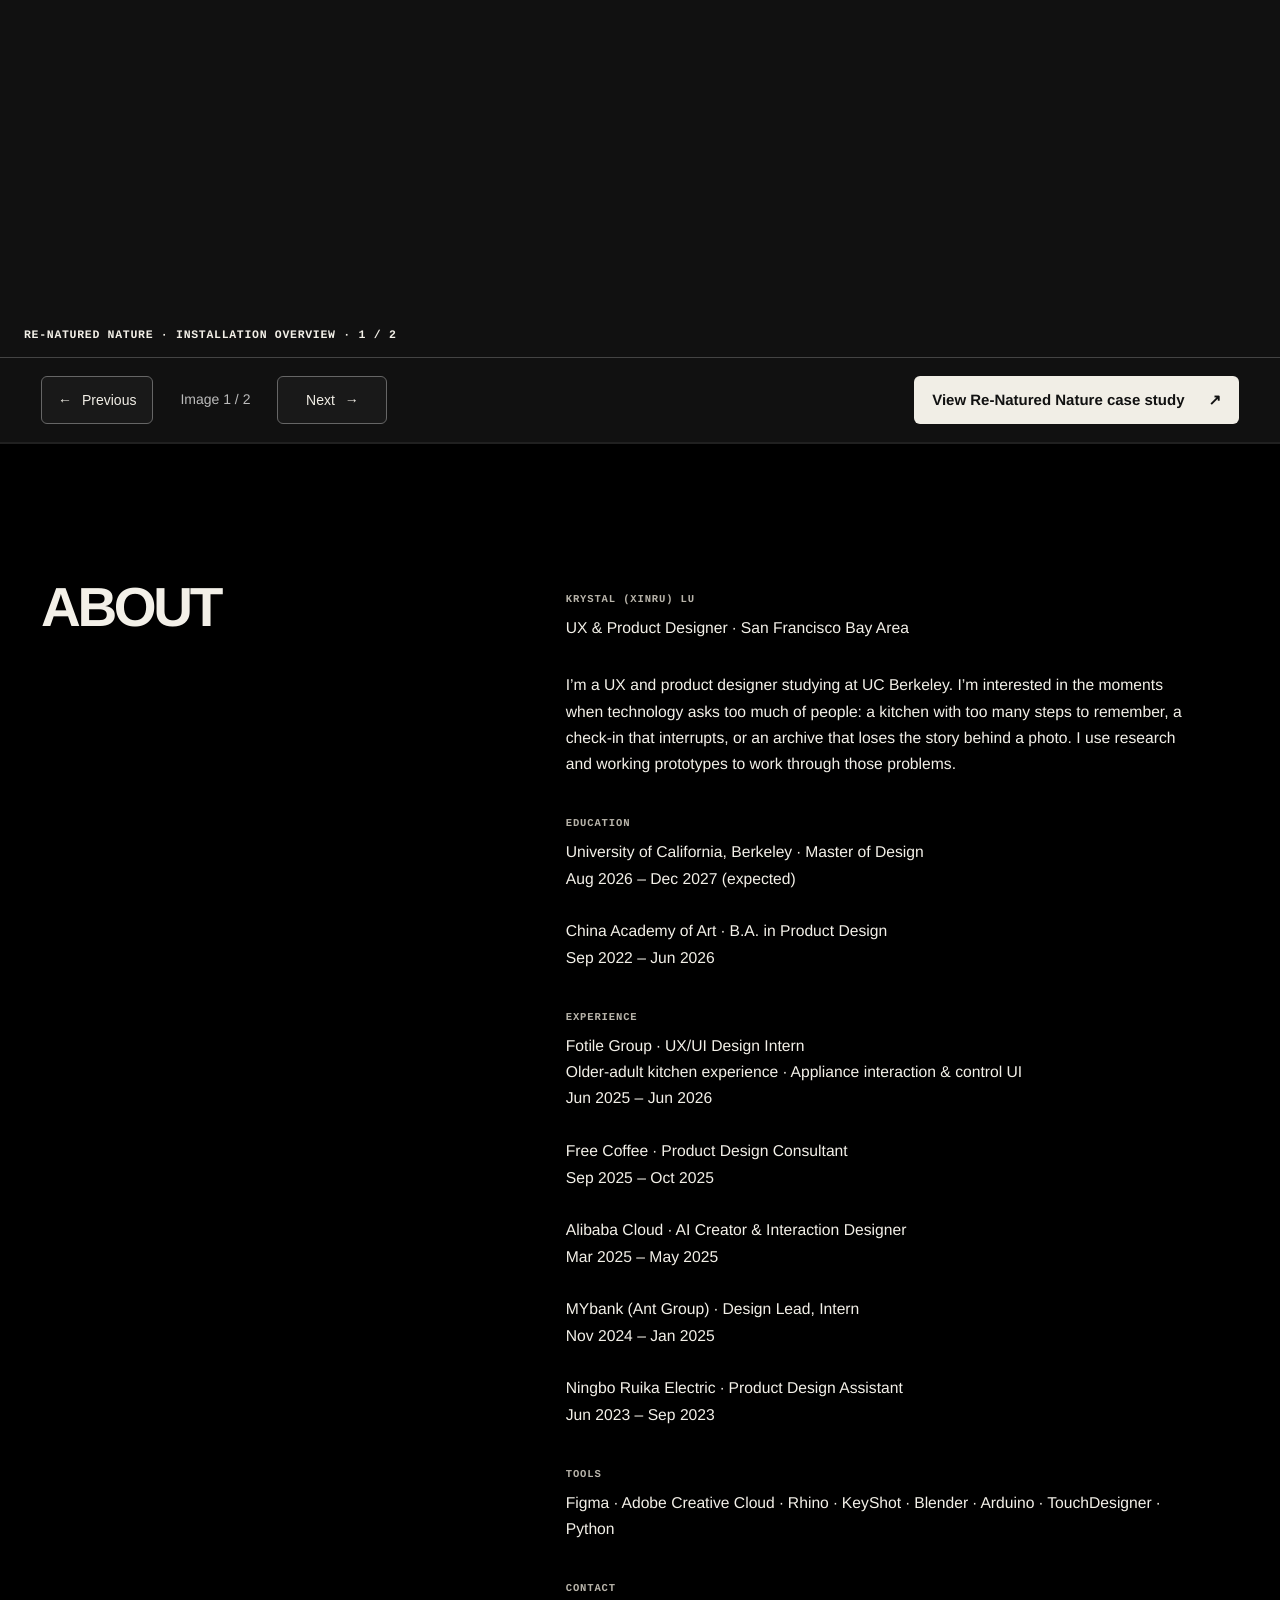
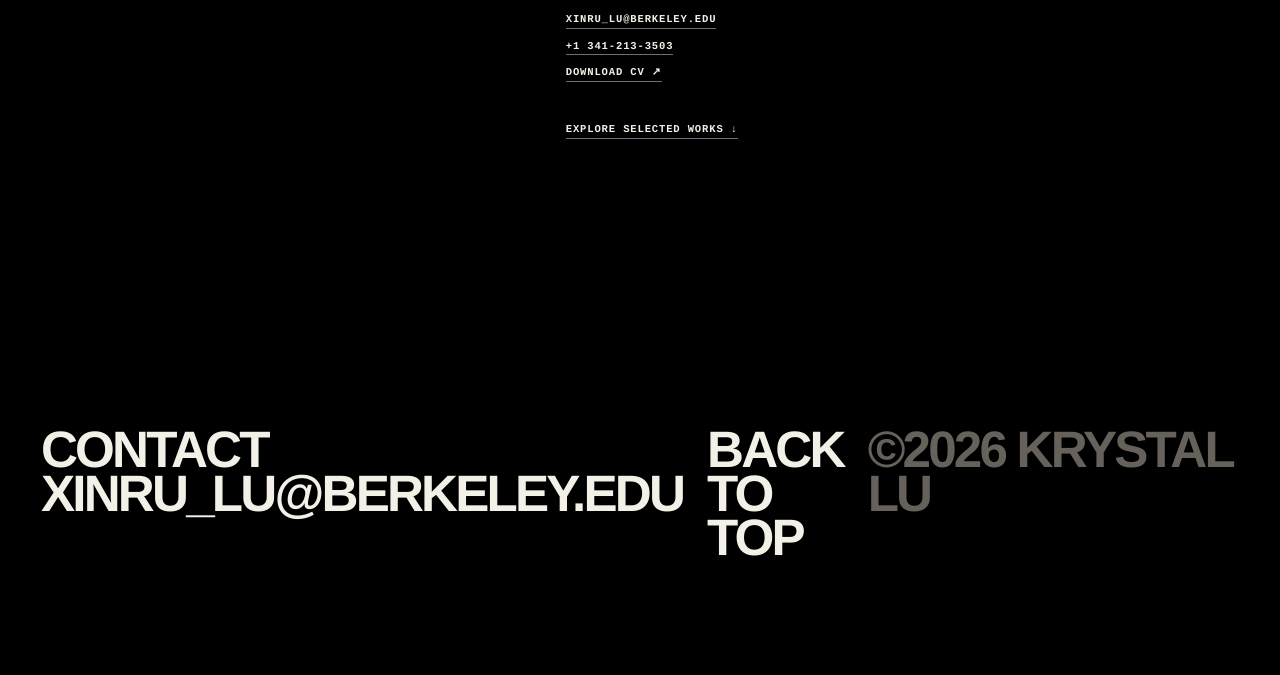
==== commit 13b3e163: "Make case study entries and gallery navigation explicit" ====
--- a/index.html
+++ b/index.html
@@ -6,10 +6,10 @@
   <title>Krystal Lu — UX & Product Design</title>
   <meta name="description" content="Selected works by Krystal Lu, a UX and product designer studying at UC Berkeley. Accessible everyday experiences, connected products and human-AI interaction.">
   <link rel="icon" href="data:image/svg+xml,%3Csvg xmlns='http://www.w3.org/2000/svg' viewBox='0 0 48 48'%3E%3Crect width='48' height='48' fill='black'/%3E%3Ctext x='7' y='37' fill='white' font-size='36' font-family='Impact,Arial Narrow,sans-serif'%3EX%3C/text%3E%3C/svg%3E">
-  <link rel="stylesheet" href="style.css?v=20261018-fixed-order">
+  <link rel="stylesheet" href="style.css?v=20261018-clear-entries">
   <link rel="stylesheet" href="emobox-home.css">
-  <script src="app.js?v=20261018-fixed-order" defer></script>
-<link rel="stylesheet" href="aiger-scenes.css"><link rel="stylesheet" href="little-atlas.css"><link rel="stylesheet" href="video-speed.css"><script src="video-speed.js" defer></script></head>
+  <script src="app.js?v=20261018-clear-entries" defer></script>
+<link rel="stylesheet" href="aiger-scenes.css"><link rel="stylesheet" href="little-atlas.css"><link rel="stylesheet" href="video-speed.css"><script src="video-speed.js" defer></script><link rel="stylesheet" href="project-entrypoints.css?v=20261018"></head>
 <body>
   <a class="skip" href="#content">Skip to content</a>
   <button class="index-toggle" type="button" aria-expanded="false">OPEN /INDEX</button>
--- a/project-entrypoints.css
+++ b/project-entrypoints.css
@@ -0,0 +1,2 @@
+/* Different jobs, different controls: open the project, try it, or browse previews. */
+.project-actions{display:flex;flex-wrap:wrap;gap:12px;margin:28px 0 12px}.work-copy .project-entry{display:inline-flex;align-items:center;justify-content:space-between;gap:24px;min-height:54px;padding:14px 20px;border-radius:7px;border:1px solid #777;text-decoration:none;font:600 16px/1.3 var(--font-body-family);letter-spacing:0;text-transform:none;transition:background .18s,color .18s,transform .18s}.work-copy .project-entry.primary{background:#f1eee6;color:#111;border-color:#f1eee6}.work-copy .project-entry.primary:hover{background:#e8d4ad;border-color:#e8d4ad;transform:translateY(-2px)}.work-copy .project-entry.secondary{color:#f1eee6;background:transparent}.work-copy .project-entry.secondary:hover{background:#252522;border-color:#f1eee6}.entry-description{flex-basis:100%;font:14px/1.5 var(--font-body-family);color:#aaa;letter-spacing:0;text-transform:none}.gallery-navigation{display:flex;align-items:center;justify-content:space-between;gap:20px;padding:18px 3.2vw;background:#111;border-top:1px solid #444;position:relative;z-index:2}.media-browser{display:flex;align-items:center;gap:16px}.media-previous,.media-next{display:inline-flex;align-items:center;justify-content:center;gap:10px;min-width:110px;min-height:48px;padding:10px 16px;border:1px solid #666;border-radius:6px;background:#191919;color:#f1eee6;font:500 14px/1.3 var(--font-body-family);cursor:pointer}.media-previous:hover,.media-next:hover{background:#f1eee6;color:#111}.media-position{min-width:92px;text-align:center;font:14px/1.4 var(--font-body-family);color:#bbb;font-variant-numeric:tabular-nums}.gallery-open-case{display:inline-flex;align-items:center;justify-content:space-between;gap:24px;min-height:48px;padding:12px 18px;background:#f1eee6;color:#111!important;border-radius:6px;text-decoration:none;font:600 15px/1.3 var(--font-body-family);letter-spacing:0;text-transform:none}.gallery-open-case:hover{background:#e8d4ad}.media-entry{cursor:pointer;position:relative}.image-entry-label{position:absolute;right:26px;top:24px;z-index:4;display:inline-flex;align-items:center;gap:28px;min-height:48px;padding:12px 18px;border:1px solid #1113;border-radius:6px;background:#f1eee6;color:#111;box-shadow:0 4px 18px #0003;font:600 16px/1.3 var(--font-body-family);letter-spacing:0;text-transform:none;pointer-events:none}.media-entry:hover .image-entry-label{background:#e8d4ad;box-shadow:0 6px 24px #0005}.media-entry:focus-visible{outline:3px solid #e8d4ad;outline-offset:-4px}.project-entry:focus-visible,.gallery-open-case:focus-visible,.media-previous:focus-visible,.media-next:focus-visible{outline:3px solid #e8d4ad;outline-offset:5px}.single-preview .media-previous,.single-preview .media-next{display:none}.work-feed .gallery-item figcaption{pointer-events:none}.gallery-navigation .gallery-open-case{pointer-events:auto}@media(max-width:700px){.gallery-navigation{flex-direction:column;align-items:stretch;padding:16px 22px;gap:14px}.media-browser{justify-content:space-between;gap:8px}.media-previous,.media-next{min-width:92px;padding:10px 12px}.media-position{min-width:80px;font-size:13px}.gallery-open-case{justify-content:space-between}.image-entry-label{top:16px;right:16px;min-height:44px;font-size:14px;padding:10px 14px;gap:20px}.project-actions{display:grid;grid-template-columns:1fr}.entry-description{font-size:13px}.single-preview .media-browser{justify-content:flex-start}}@media(prefers-reduced-motion:reduce){.work-copy .project-entry{transition:none}.work-copy .project-entry.primary:hover{transform:none}}
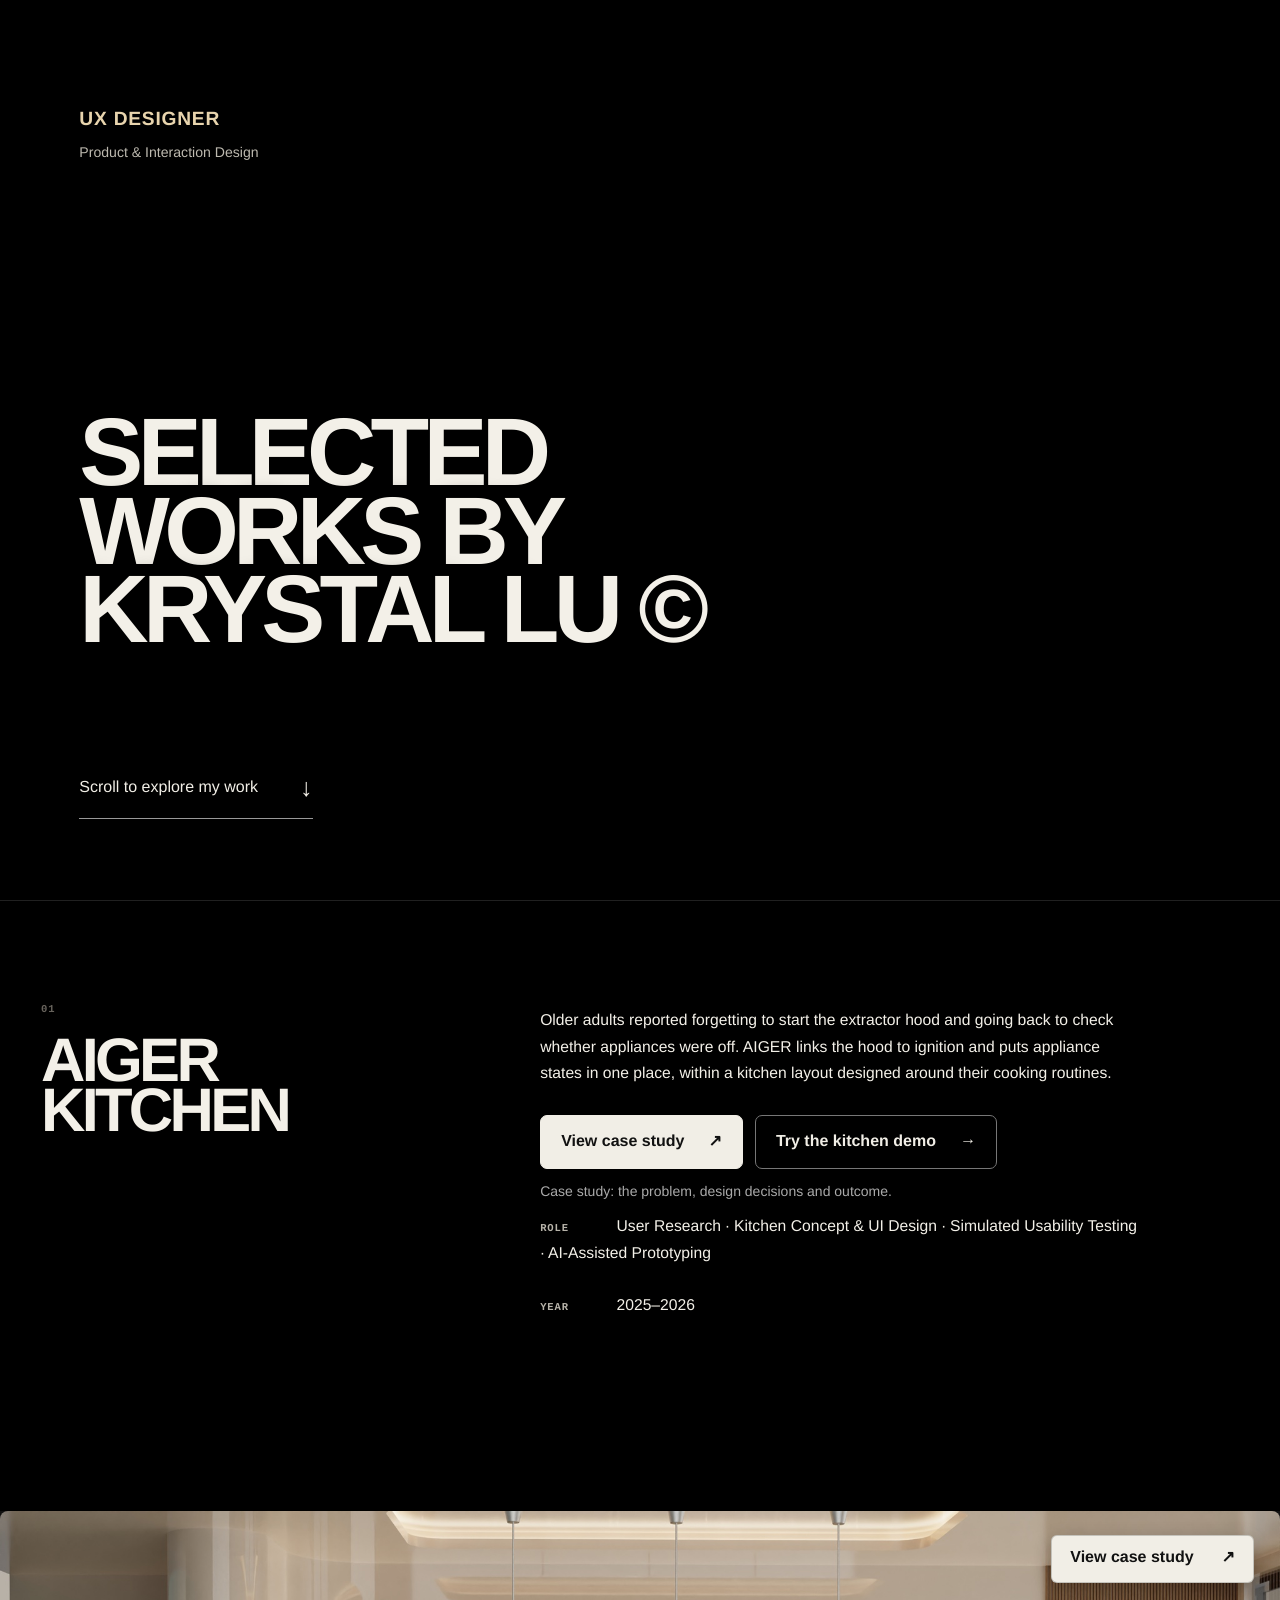
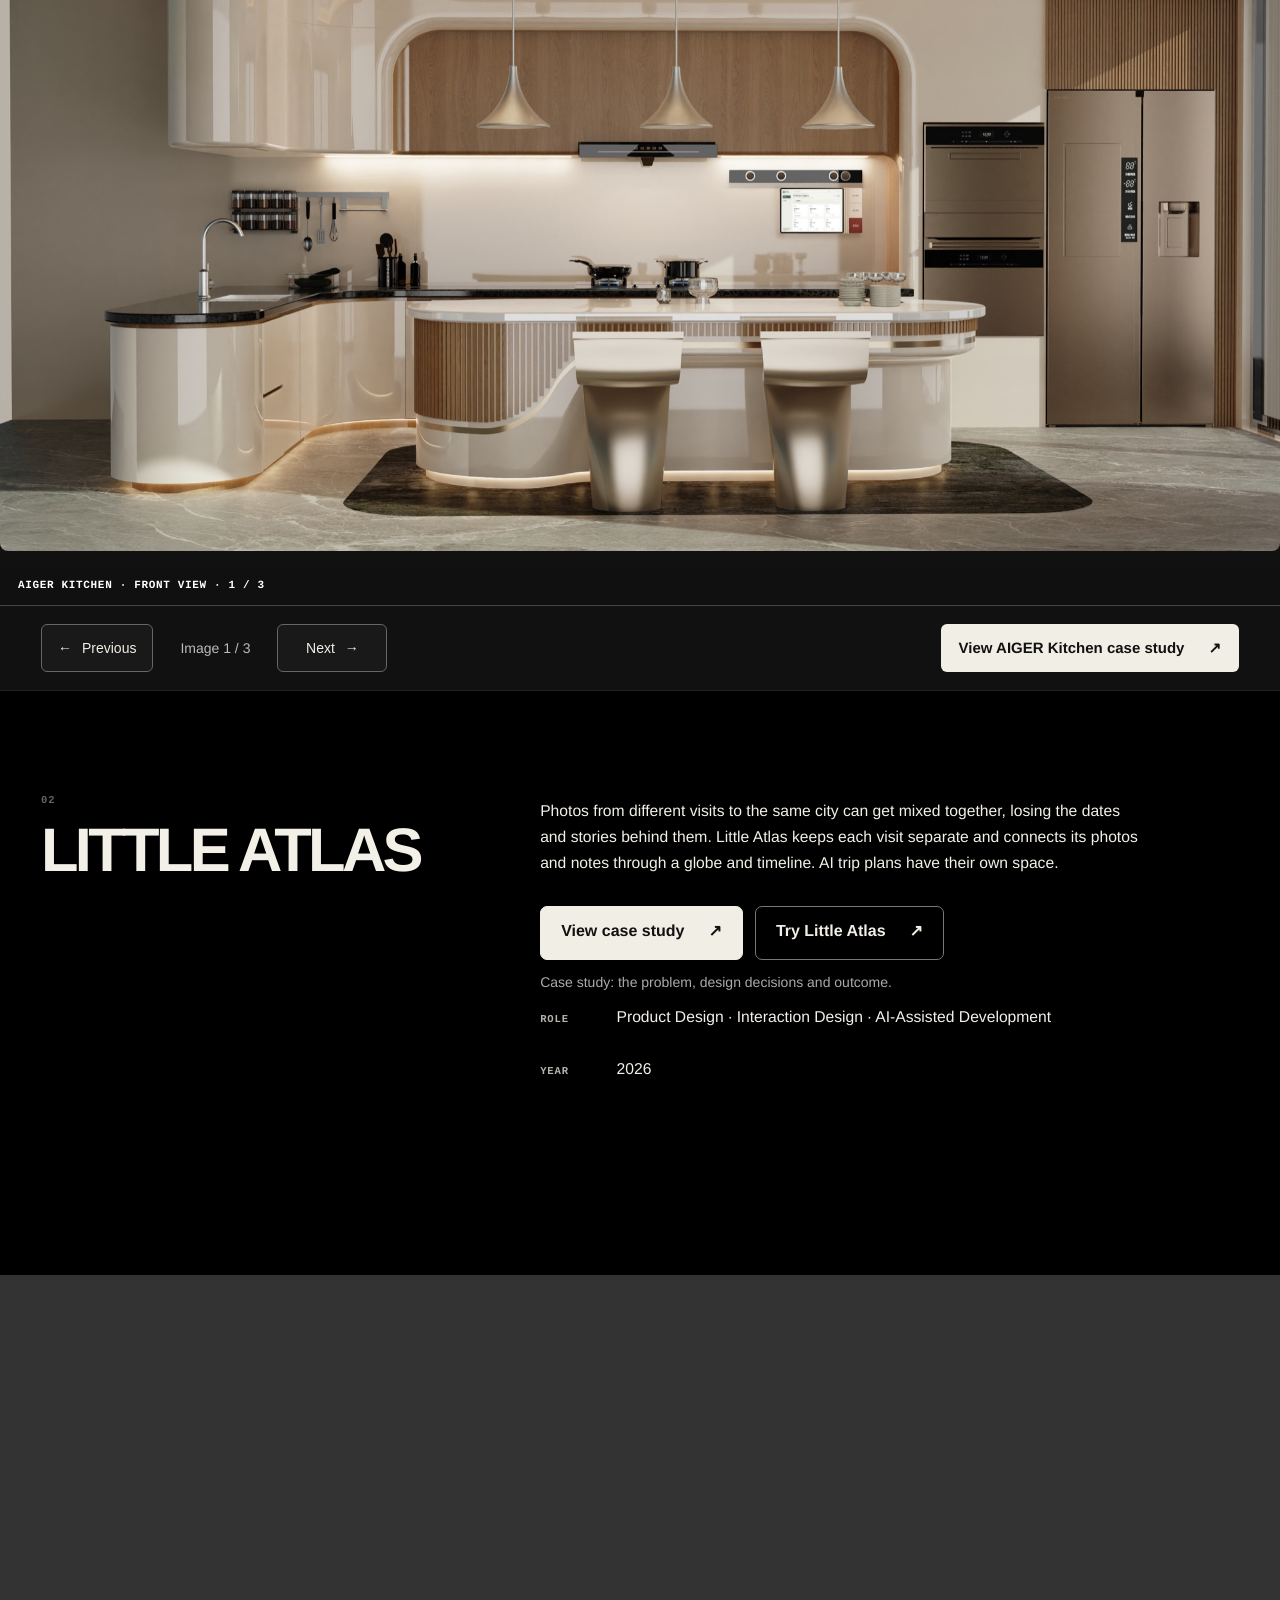
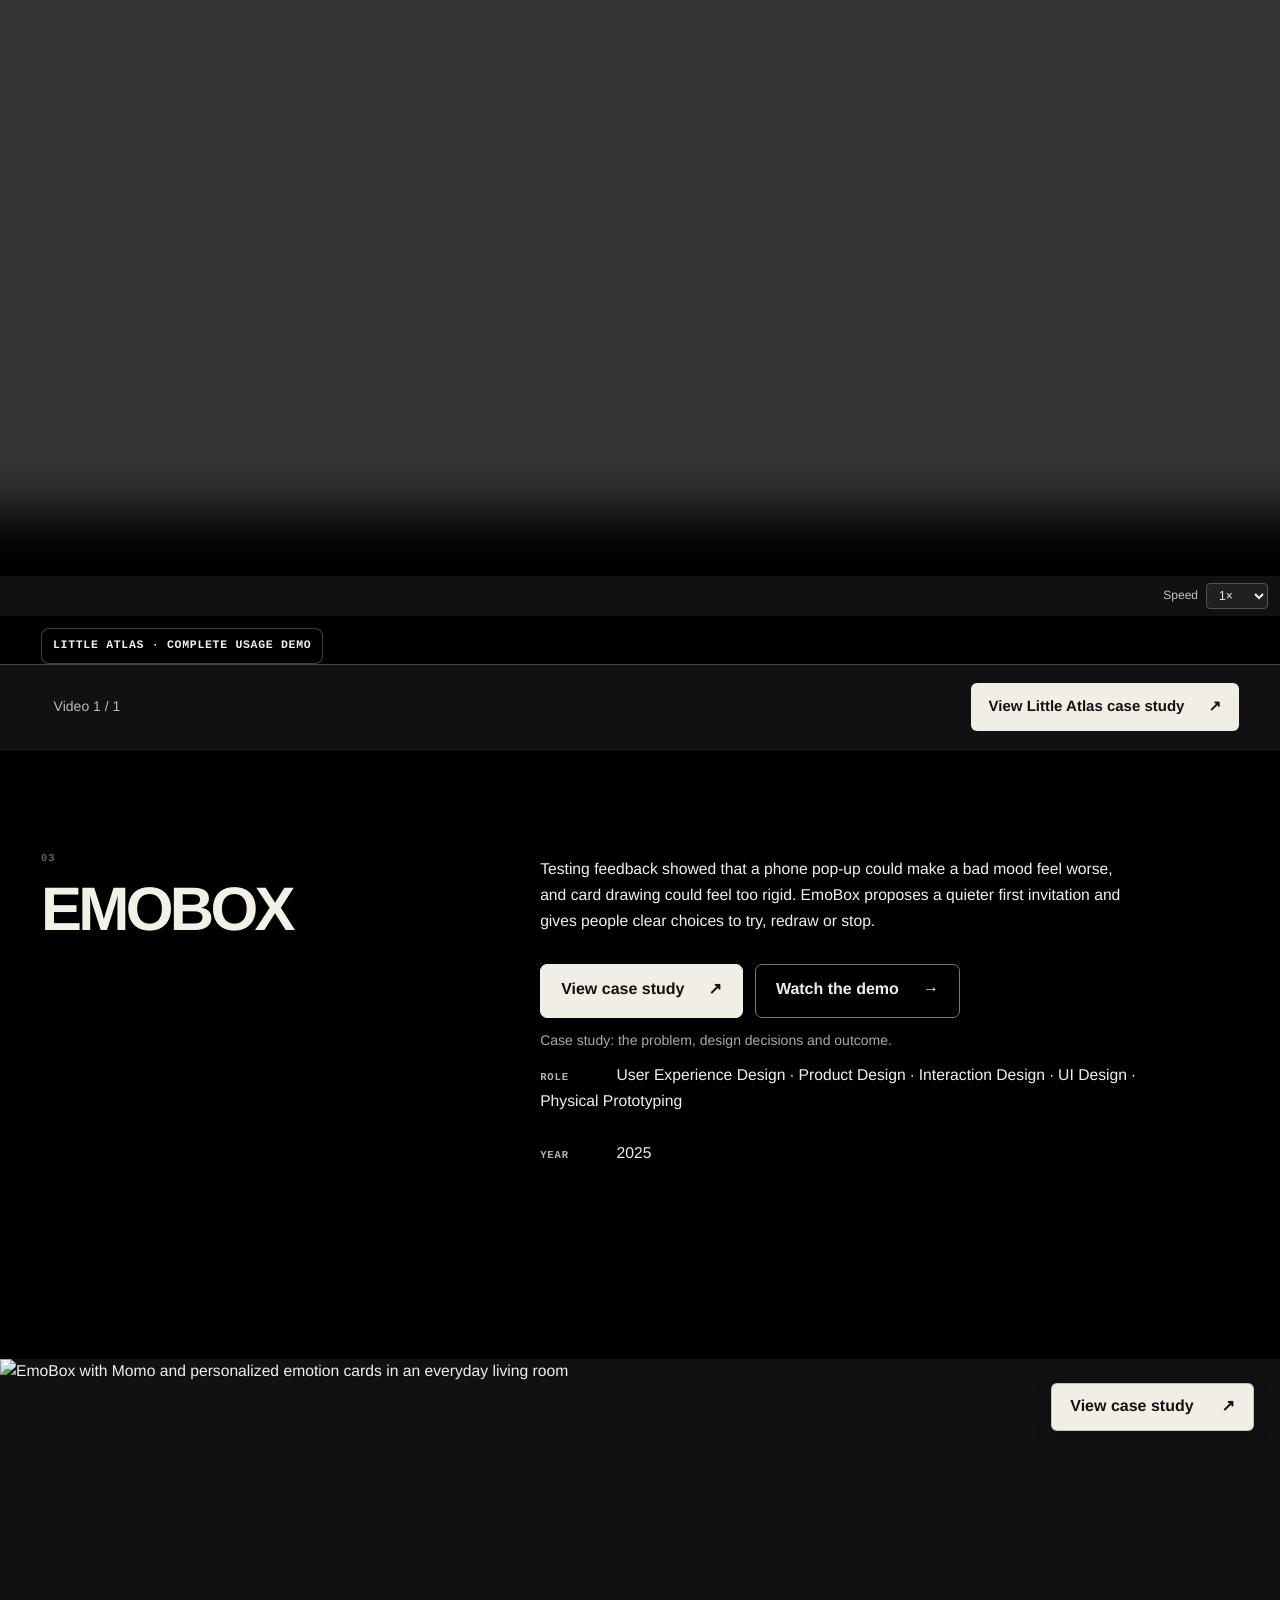
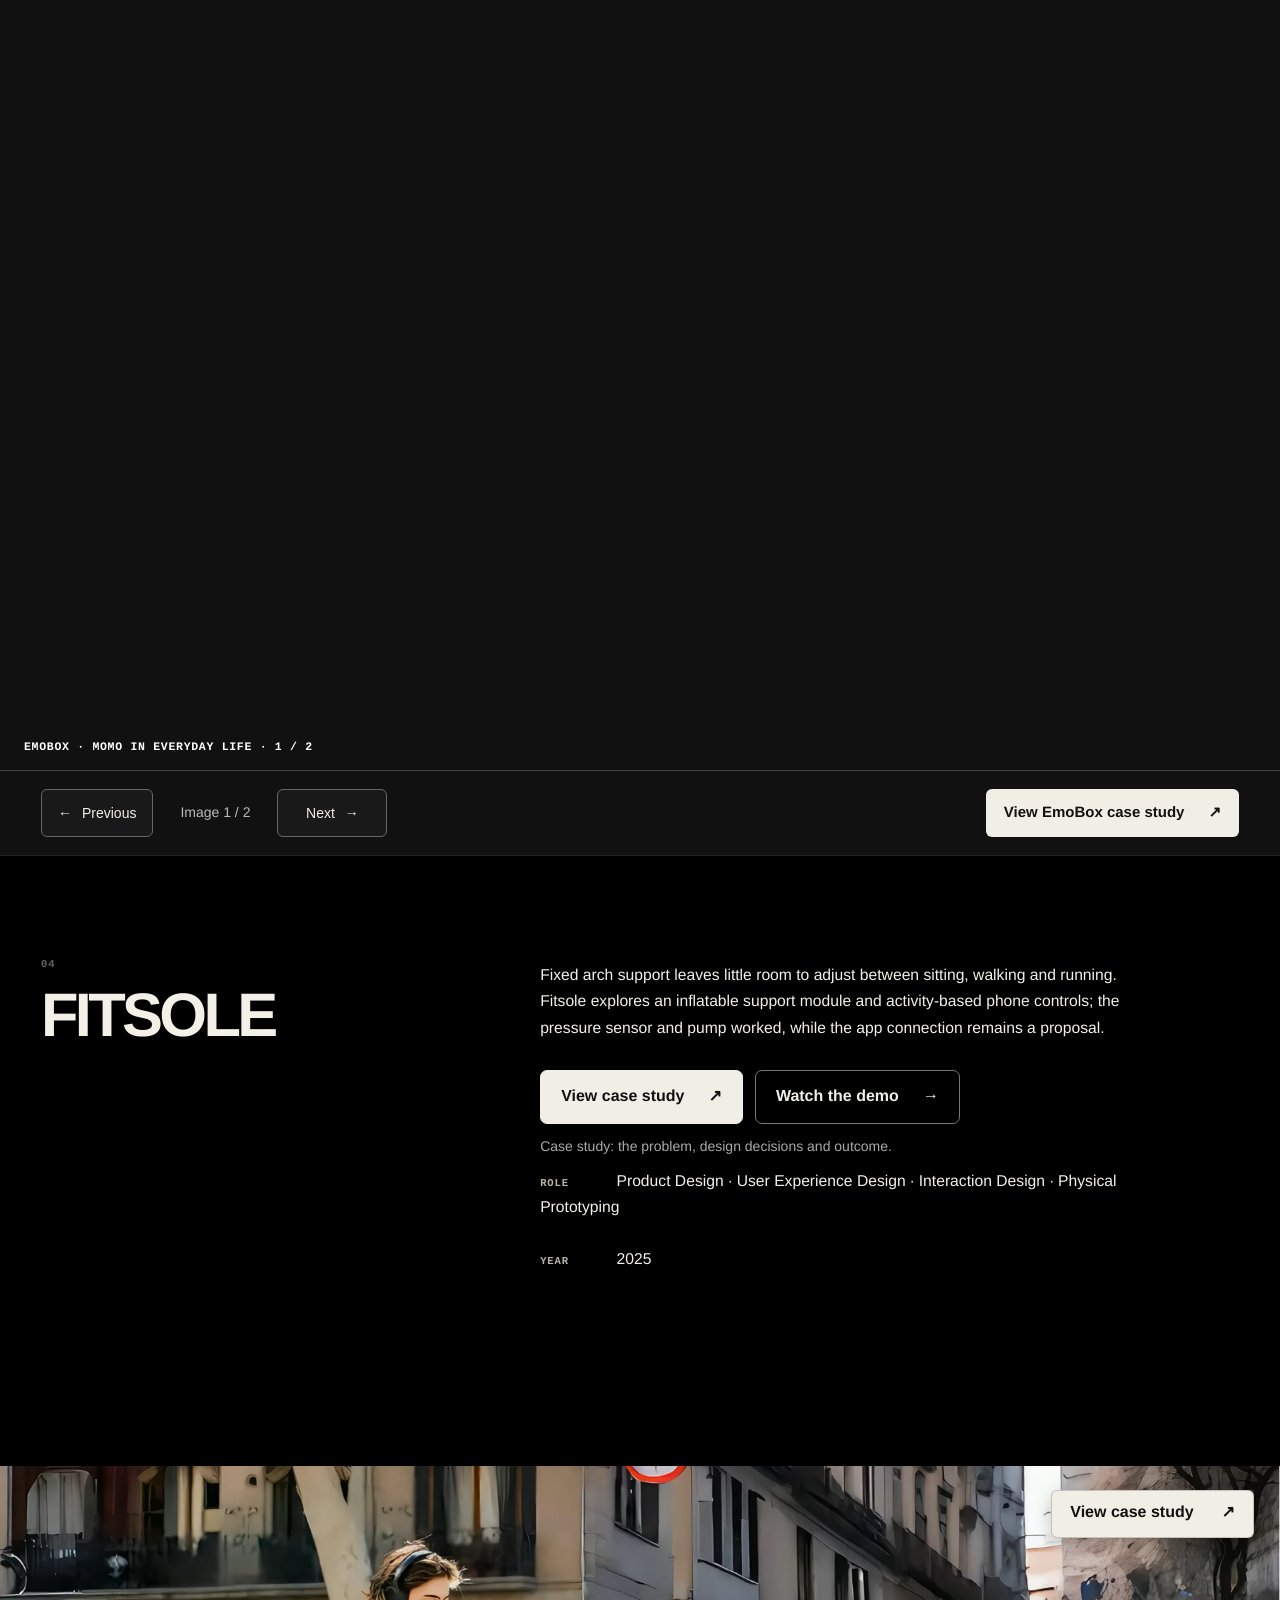
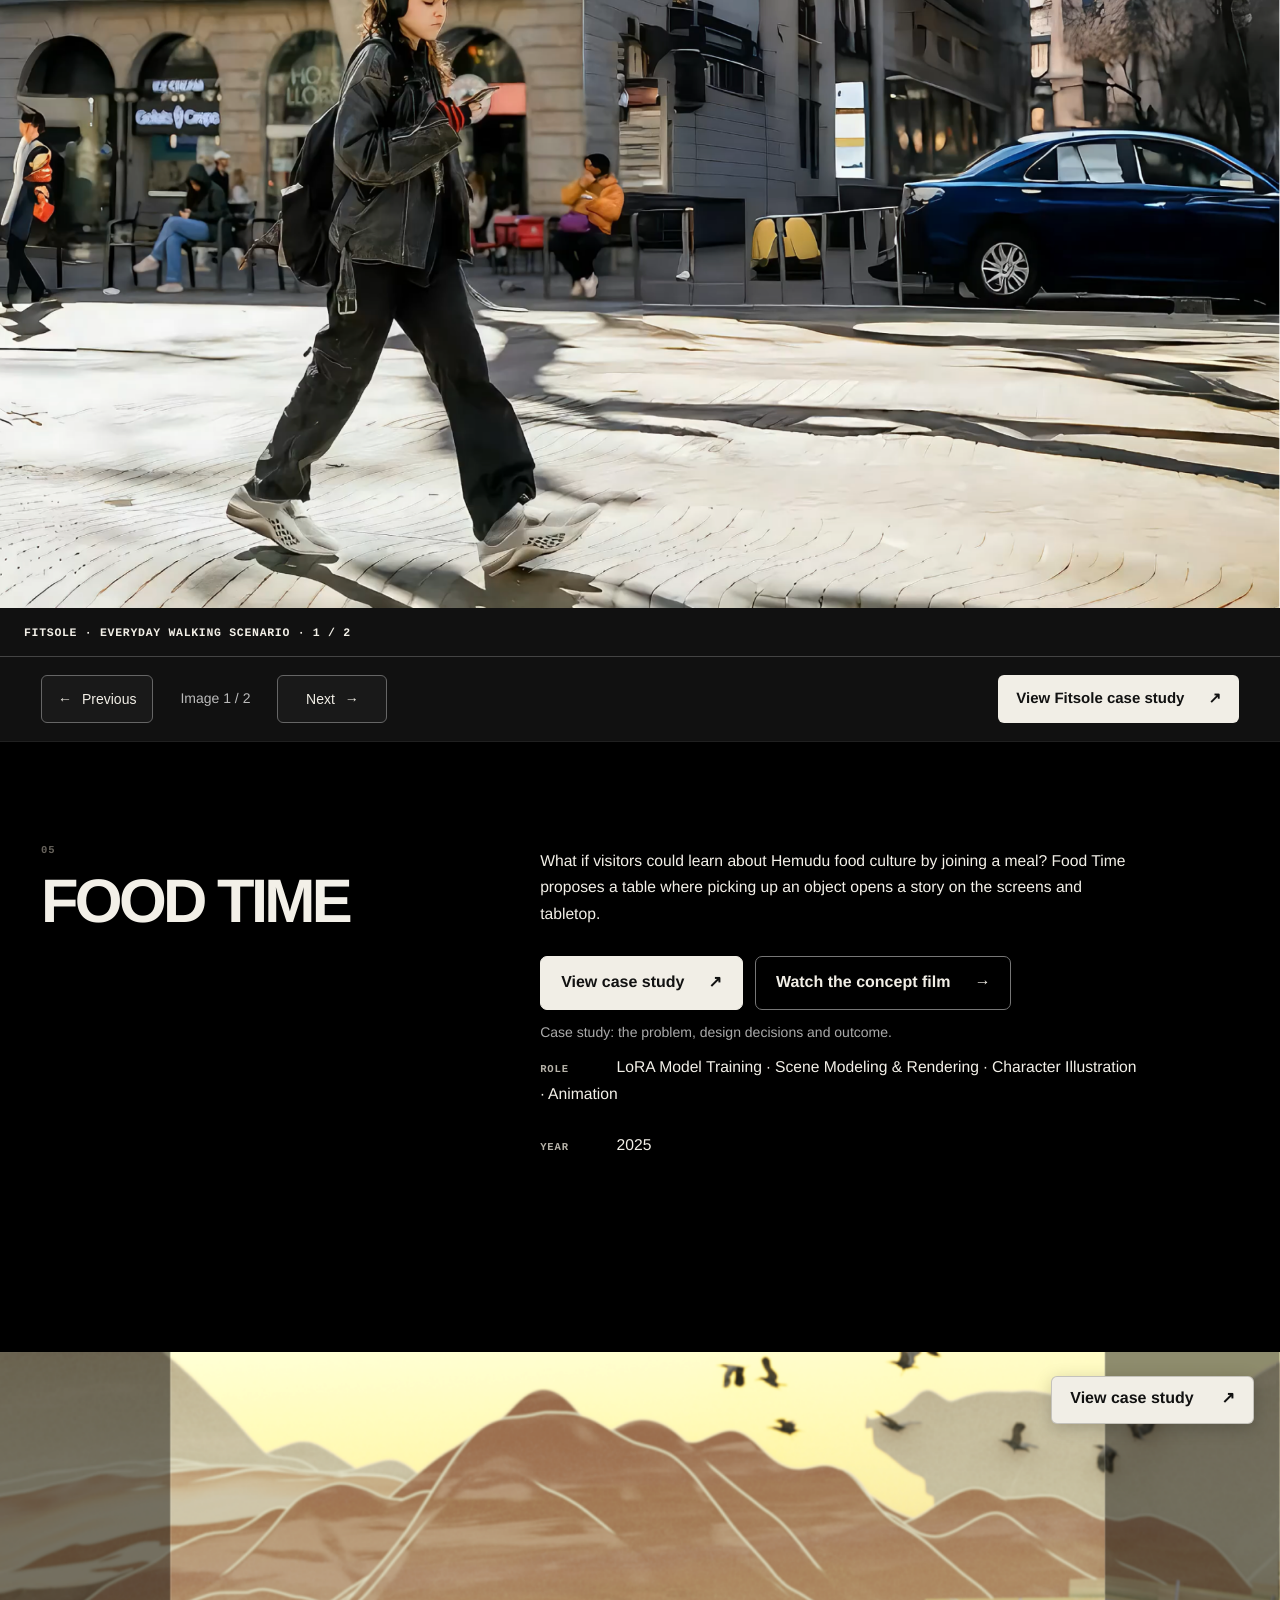
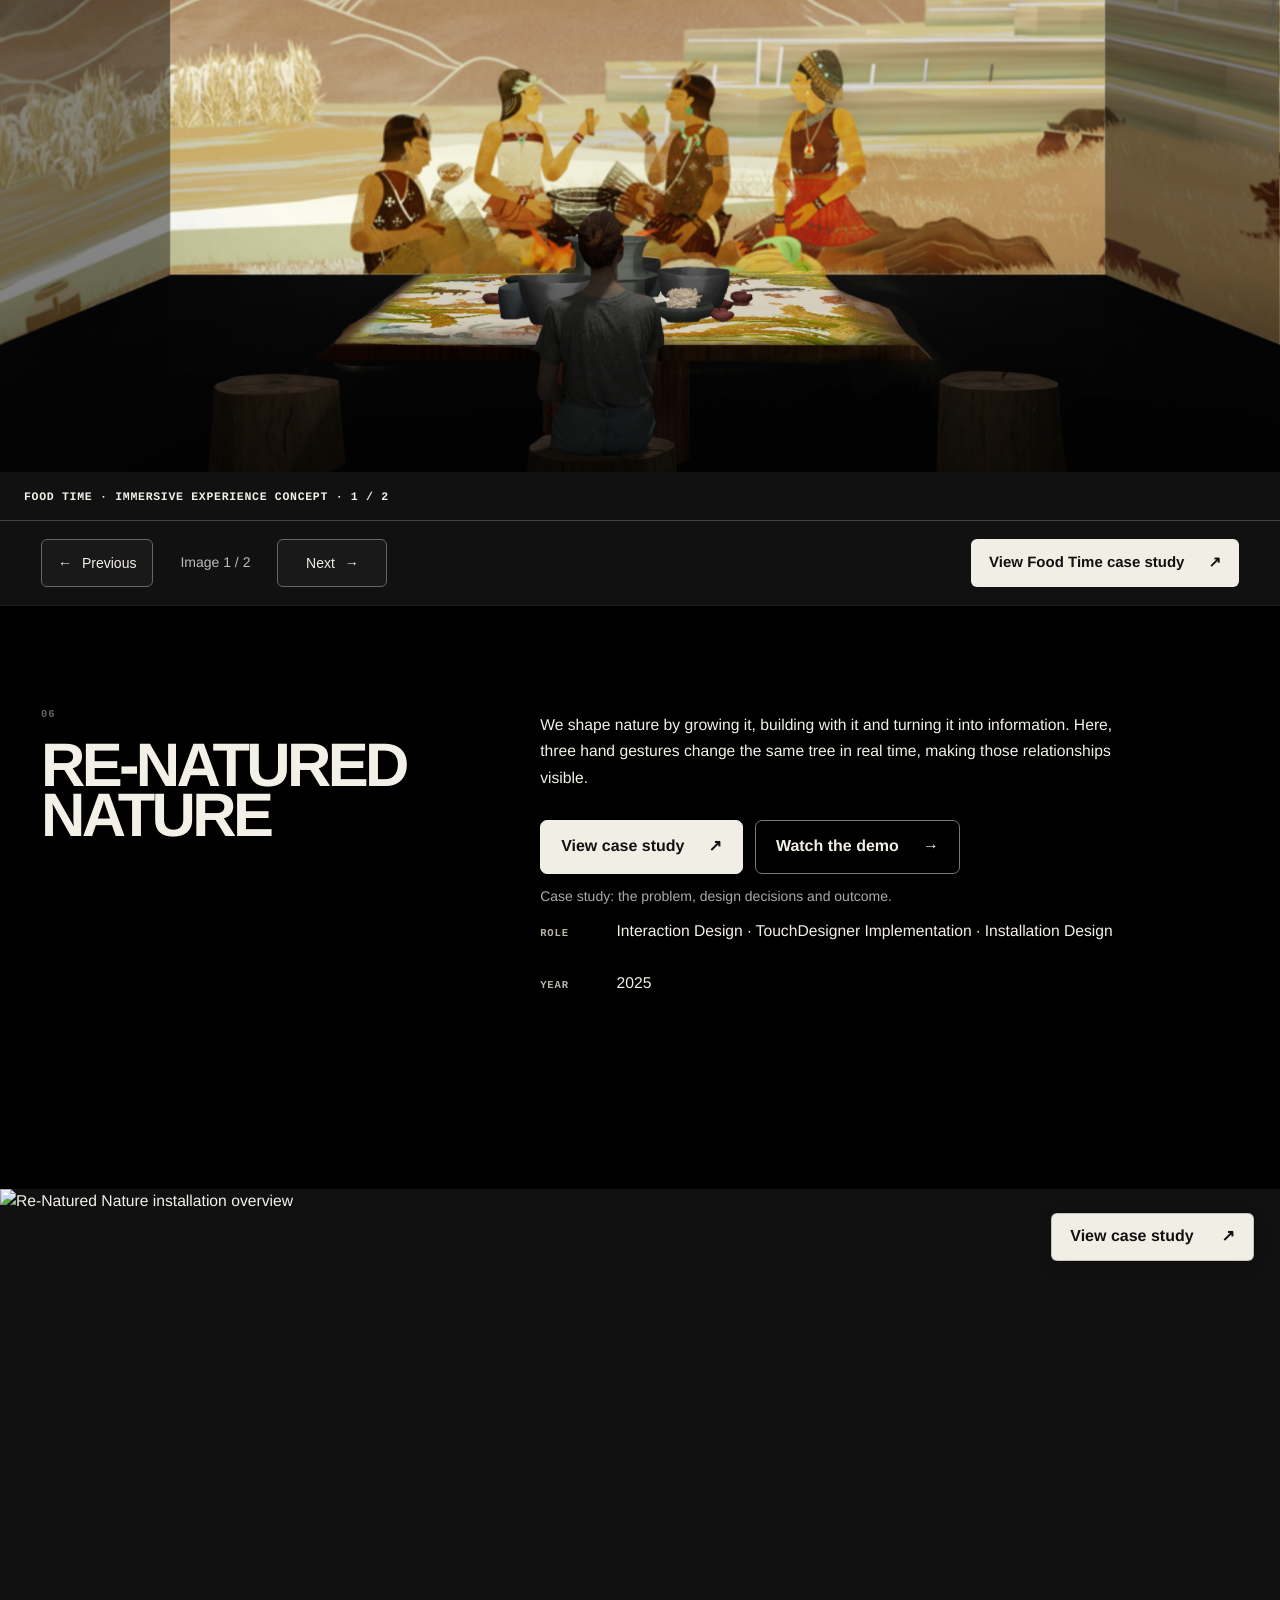
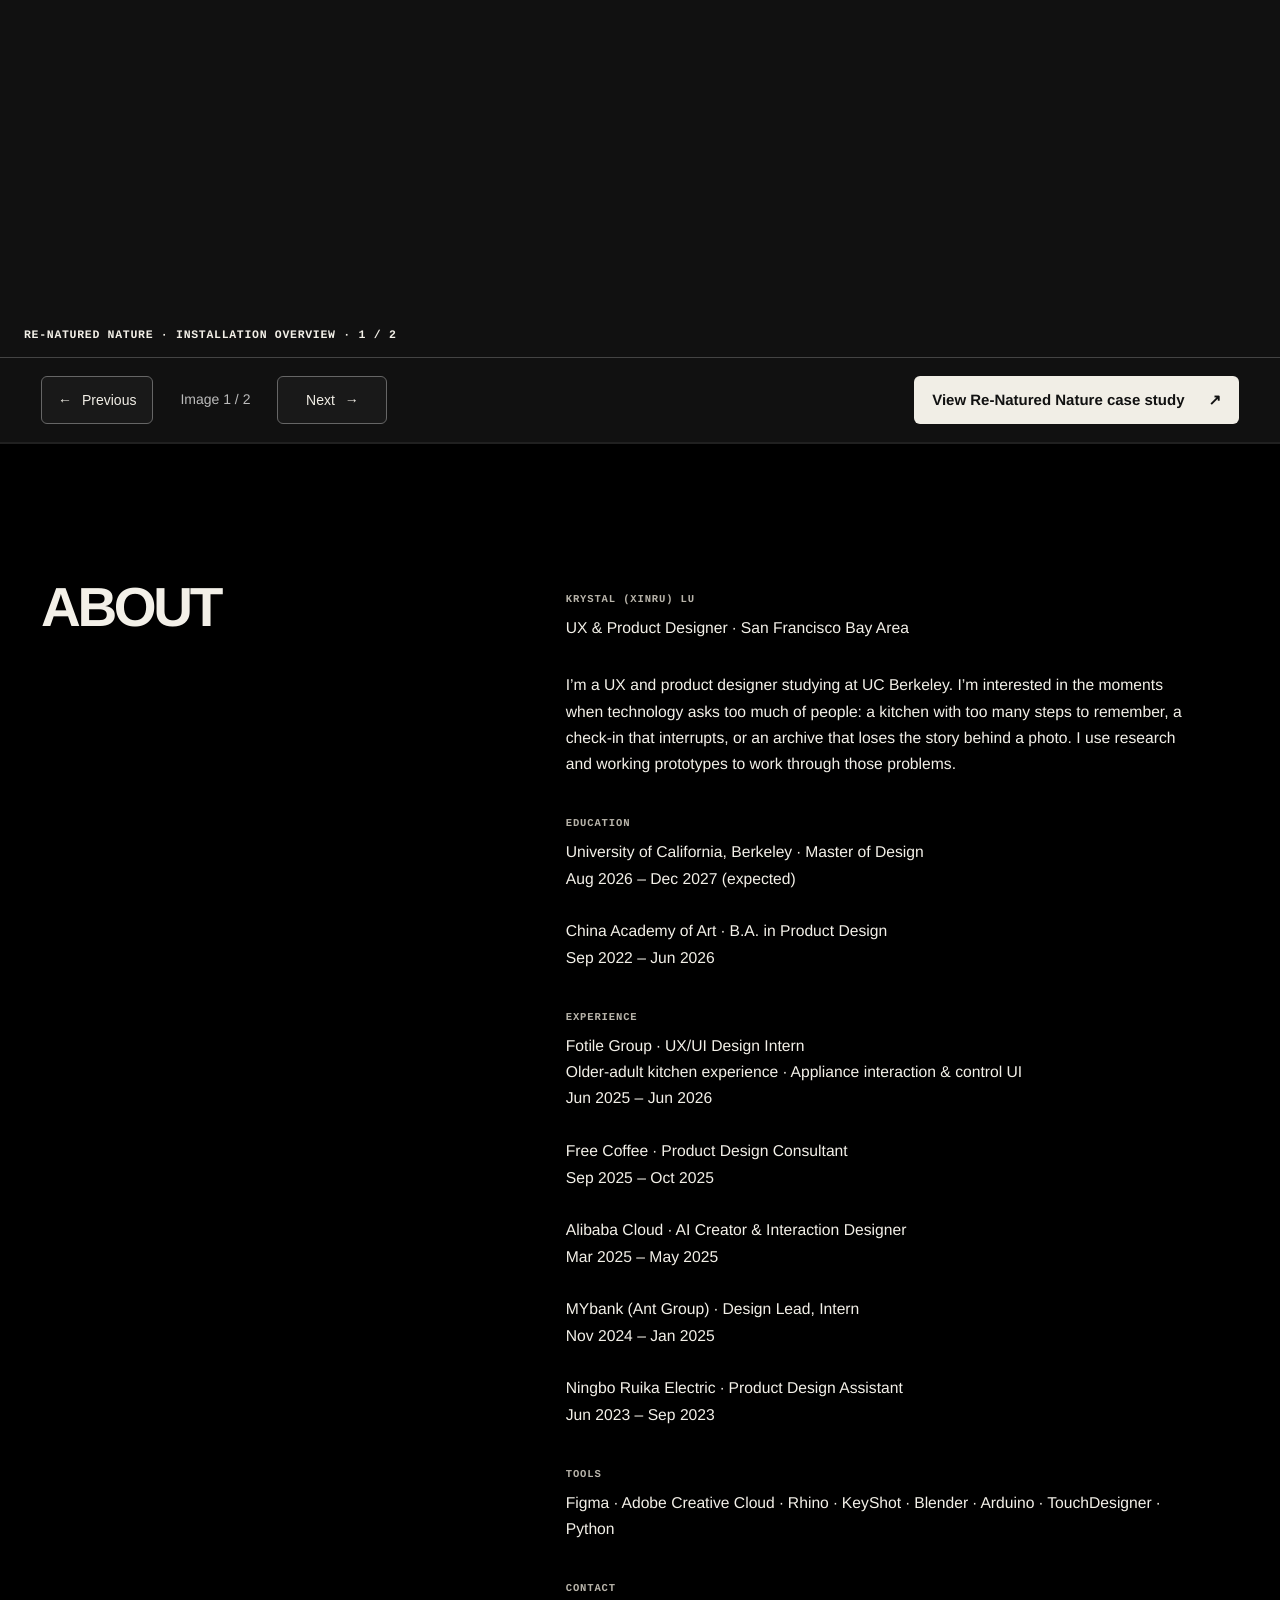
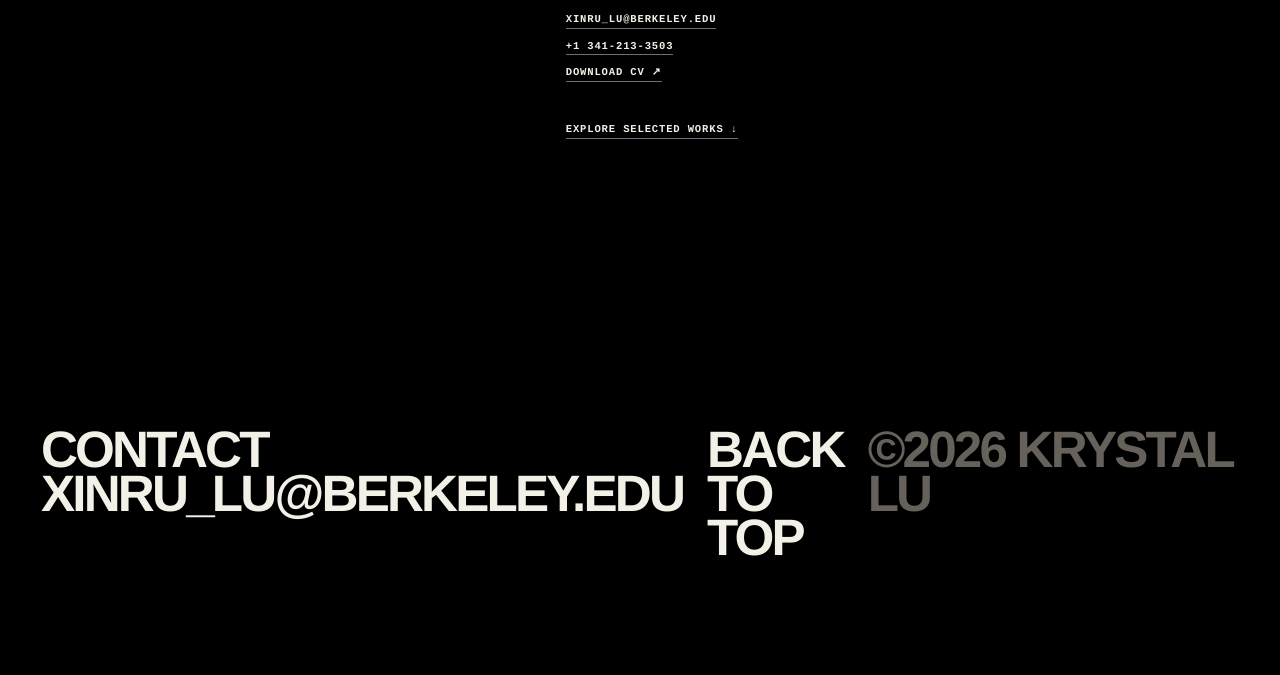
==== commit 5d3680a7: "Simplify cover to UX positioning and a scroll entry" ====
--- a/index.html
+++ b/index.html
@@ -6,17 +6,12 @@
   <title>Krystal Lu — UX & Product Design</title>
   <meta name="description" content="Selected works by Krystal Lu, a UX and product designer studying at UC Berkeley. Accessible everyday experiences, connected products and human-AI interaction.">
   <link rel="icon" href="data:image/svg+xml,%3Csvg xmlns='http://www.w3.org/2000/svg' viewBox='0 0 48 48'%3E%3Crect width='48' height='48' fill='black'/%3E%3Ctext x='7' y='37' fill='white' font-size='36' font-family='Impact,Arial Narrow,sans-serif'%3EX%3C/text%3E%3C/svg%3E">
-  <link rel="stylesheet" href="style.css?v=20261018-clear-entries">
+  <link rel="stylesheet" href="style.css?v=20261018-scroll-intro">
   <link rel="stylesheet" href="emobox-home.css">
-  <script src="app.js?v=20261018-clear-entries" defer></script>
-<link rel="stylesheet" href="aiger-scenes.css"><link rel="stylesheet" href="little-atlas.css"><link rel="stylesheet" href="video-speed.css"><script src="video-speed.js" defer></script><link rel="stylesheet" href="project-entrypoints.css?v=20261018"></head>
+  <script src="app.js?v=20261018-scroll-intro" defer></script>
+<link rel="stylesheet" href="aiger-scenes.css"><link rel="stylesheet" href="little-atlas.css"><link rel="stylesheet" href="video-speed.css"><script src="video-speed.js" defer></script><link rel="stylesheet" href="project-entrypoints.css?v=20261018-scroll"></head>
 <body>
   <a class="skip" href="#content">Skip to content</a>
-  <button class="index-toggle" type="button" aria-expanded="false">OPEN /INDEX</button>
   <main id="content"></main>
-  <aside class="index-layer" aria-hidden="true">
-    <button class="index-close" type="button">CLOSE /INDEX</button>
-    <div class="index-grid"></div>
-  </aside>
 <script src="aiger-scenes.js" defer></script></body>
 </html>
--- a/project-entrypoints.css
+++ b/project-entrypoints.css
@@ -1,2 +1,5 @@
 /* Different jobs, different controls: open the project, try it, or browse previews. */
 .project-actions{display:flex;flex-wrap:wrap;gap:12px;margin:28px 0 12px}.work-copy .project-entry{display:inline-flex;align-items:center;justify-content:space-between;gap:24px;min-height:54px;padding:14px 20px;border-radius:7px;border:1px solid #777;text-decoration:none;font:600 16px/1.3 var(--font-body-family);letter-spacing:0;text-transform:none;transition:background .18s,color .18s,transform .18s}.work-copy .project-entry.primary{background:#f1eee6;color:#111;border-color:#f1eee6}.work-copy .project-entry.primary:hover{background:#e8d4ad;border-color:#e8d4ad;transform:translateY(-2px)}.work-copy .project-entry.secondary{color:#f1eee6;background:transparent}.work-copy .project-entry.secondary:hover{background:#252522;border-color:#f1eee6}.entry-description{flex-basis:100%;font:14px/1.5 var(--font-body-family);color:#aaa;letter-spacing:0;text-transform:none}.gallery-navigation{display:flex;align-items:center;justify-content:space-between;gap:20px;padding:18px 3.2vw;background:#111;border-top:1px solid #444;position:relative;z-index:2}.media-browser{display:flex;align-items:center;gap:16px}.media-previous,.media-next{display:inline-flex;align-items:center;justify-content:center;gap:10px;min-width:110px;min-height:48px;padding:10px 16px;border:1px solid #666;border-radius:6px;background:#191919;color:#f1eee6;font:500 14px/1.3 var(--font-body-family);cursor:pointer}.media-previous:hover,.media-next:hover{background:#f1eee6;color:#111}.media-position{min-width:92px;text-align:center;font:14px/1.4 var(--font-body-family);color:#bbb;font-variant-numeric:tabular-nums}.gallery-open-case{display:inline-flex;align-items:center;justify-content:space-between;gap:24px;min-height:48px;padding:12px 18px;background:#f1eee6;color:#111!important;border-radius:6px;text-decoration:none;font:600 15px/1.3 var(--font-body-family);letter-spacing:0;text-transform:none}.gallery-open-case:hover{background:#e8d4ad}.media-entry{cursor:pointer;position:relative}.image-entry-label{position:absolute;right:26px;top:24px;z-index:4;display:inline-flex;align-items:center;gap:28px;min-height:48px;padding:12px 18px;border:1px solid #1113;border-radius:6px;background:#f1eee6;color:#111;box-shadow:0 4px 18px #0003;font:600 16px/1.3 var(--font-body-family);letter-spacing:0;text-transform:none;pointer-events:none}.media-entry:hover .image-entry-label{background:#e8d4ad;box-shadow:0 6px 24px #0005}.media-entry:focus-visible{outline:3px solid #e8d4ad;outline-offset:-4px}.project-entry:focus-visible,.gallery-open-case:focus-visible,.media-previous:focus-visible,.media-next:focus-visible{outline:3px solid #e8d4ad;outline-offset:5px}.single-preview .media-previous,.single-preview .media-next{display:none}.work-feed .gallery-item figcaption{pointer-events:none}.gallery-navigation .gallery-open-case{pointer-events:auto}@media(max-width:700px){.gallery-navigation{flex-direction:column;align-items:stretch;padding:16px 22px;gap:14px}.media-browser{justify-content:space-between;gap:8px}.media-previous,.media-next{min-width:92px;padding:10px 12px}.media-position{min-width:80px;font-size:13px}.gallery-open-case{justify-content:space-between}.image-entry-label{top:16px;right:16px;min-height:44px;font-size:14px;padding:10px 14px;gap:20px}.project-actions{display:grid;grid-template-columns:1fr}.entry-description{font-size:13px}.single-preview .media-browser{justify-content:flex-start}}@media(prefers-reduced-motion:reduce){.work-copy .project-entry{transition:none}.work-copy .project-entry.primary:hover{transform:none}}
+
+/* A clear introduction followed by the project list. */
+.cover-slide{cursor:default}.cover-title{margin:0}.cover-positioning p{font:700 clamp(17px,1.5vw,22px)/1.3 var(--font-body-family);letter-spacing:.04em;margin:0 0 9px}.cover-positioning>span{display:block;color:#bdb9af;font:400 clamp(14px,1.1vw,16px)/1.5 var(--font-body-family);letter-spacing:0}.cover-scroll{position:absolute;left:6.2vw;bottom:9vh;z-index:4;display:inline-flex;align-items:center;gap:42px;min-height:48px;padding:12px 0;border-bottom:1px solid #999;color:#f1eee6;text-decoration:none;font:500 16px/1.4 var(--font-body-family);transition:border-color .18s,color .18s}.cover-scroll>span:last-child{font-size:25px}.cover-scroll:hover{color:#e8d4ad;border-color:#e8d4ad}.cover-scroll:focus-visible{outline:3px solid #e8d4ad;outline-offset:6px}@media(max-width:540px){.cover-scroll{left:24px;bottom:9vh;font-size:15px;gap:28px}.cover-positioning p{font-size:18px}}
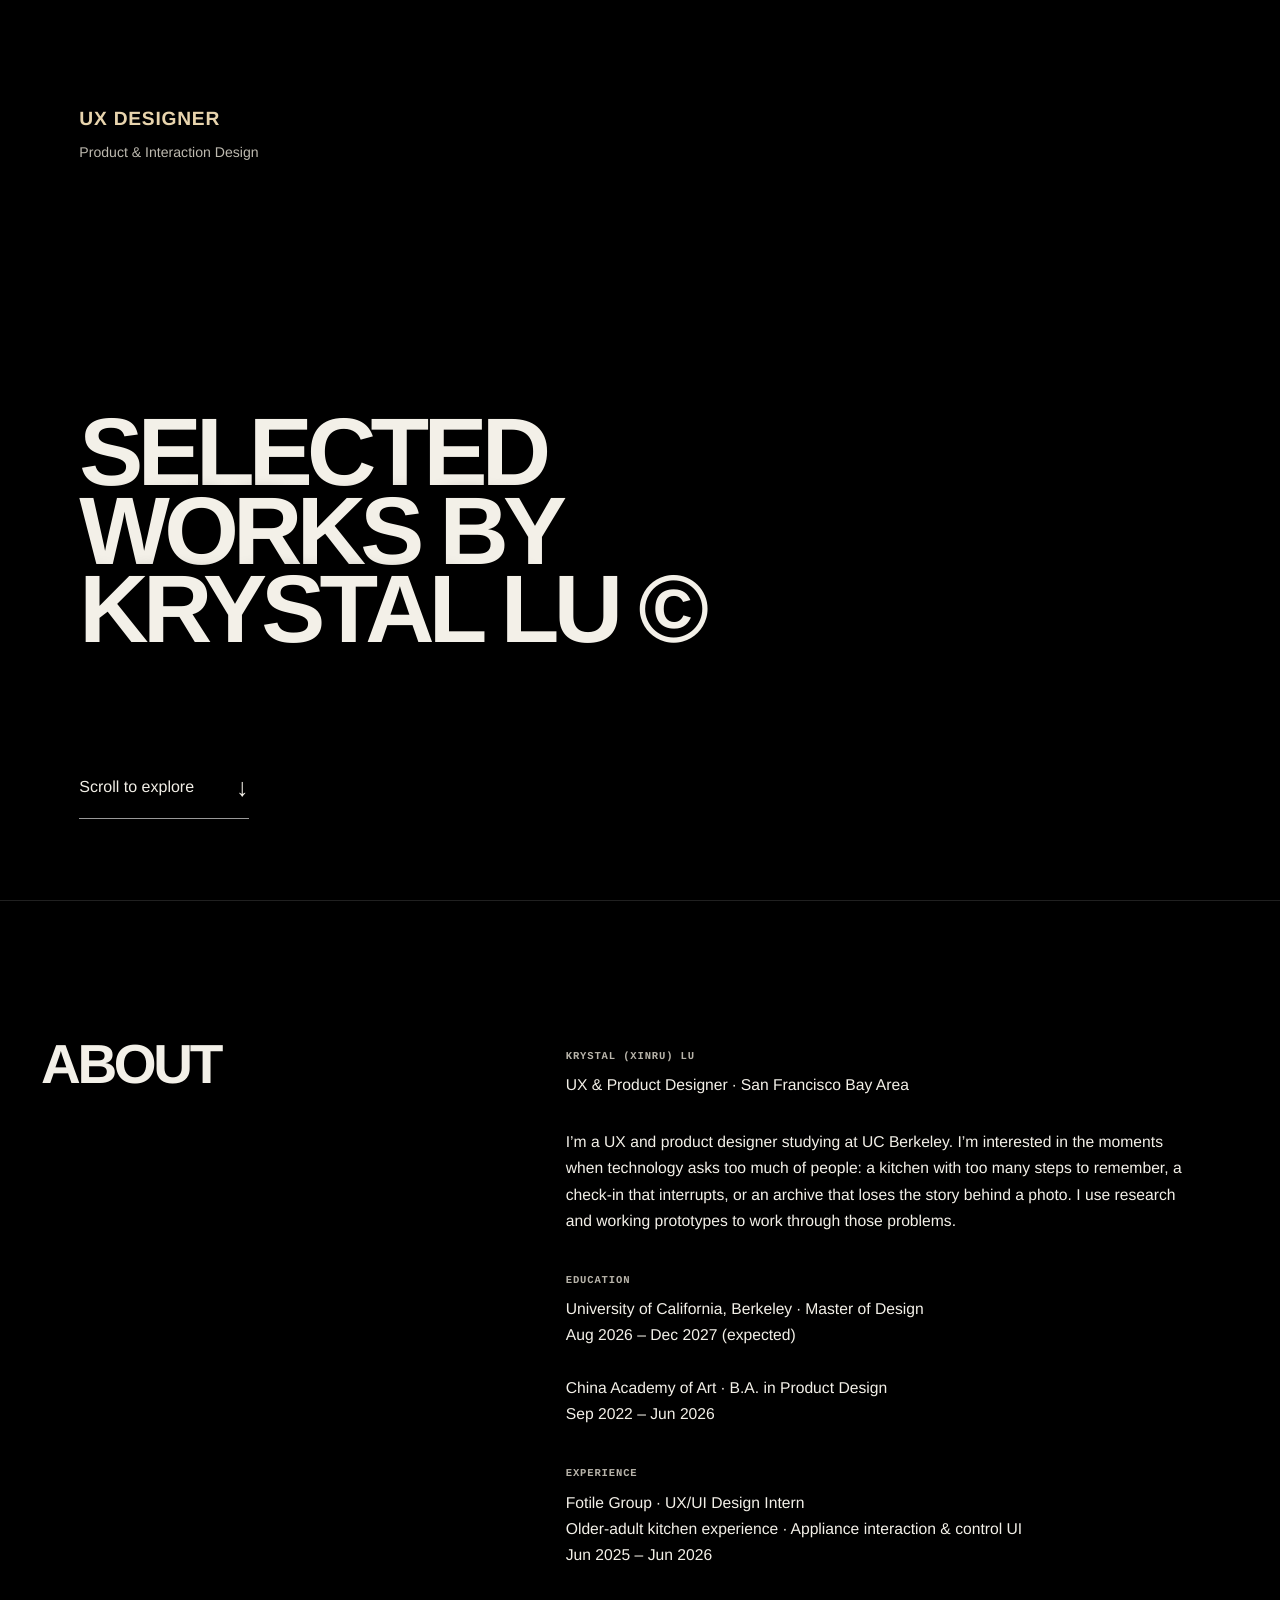
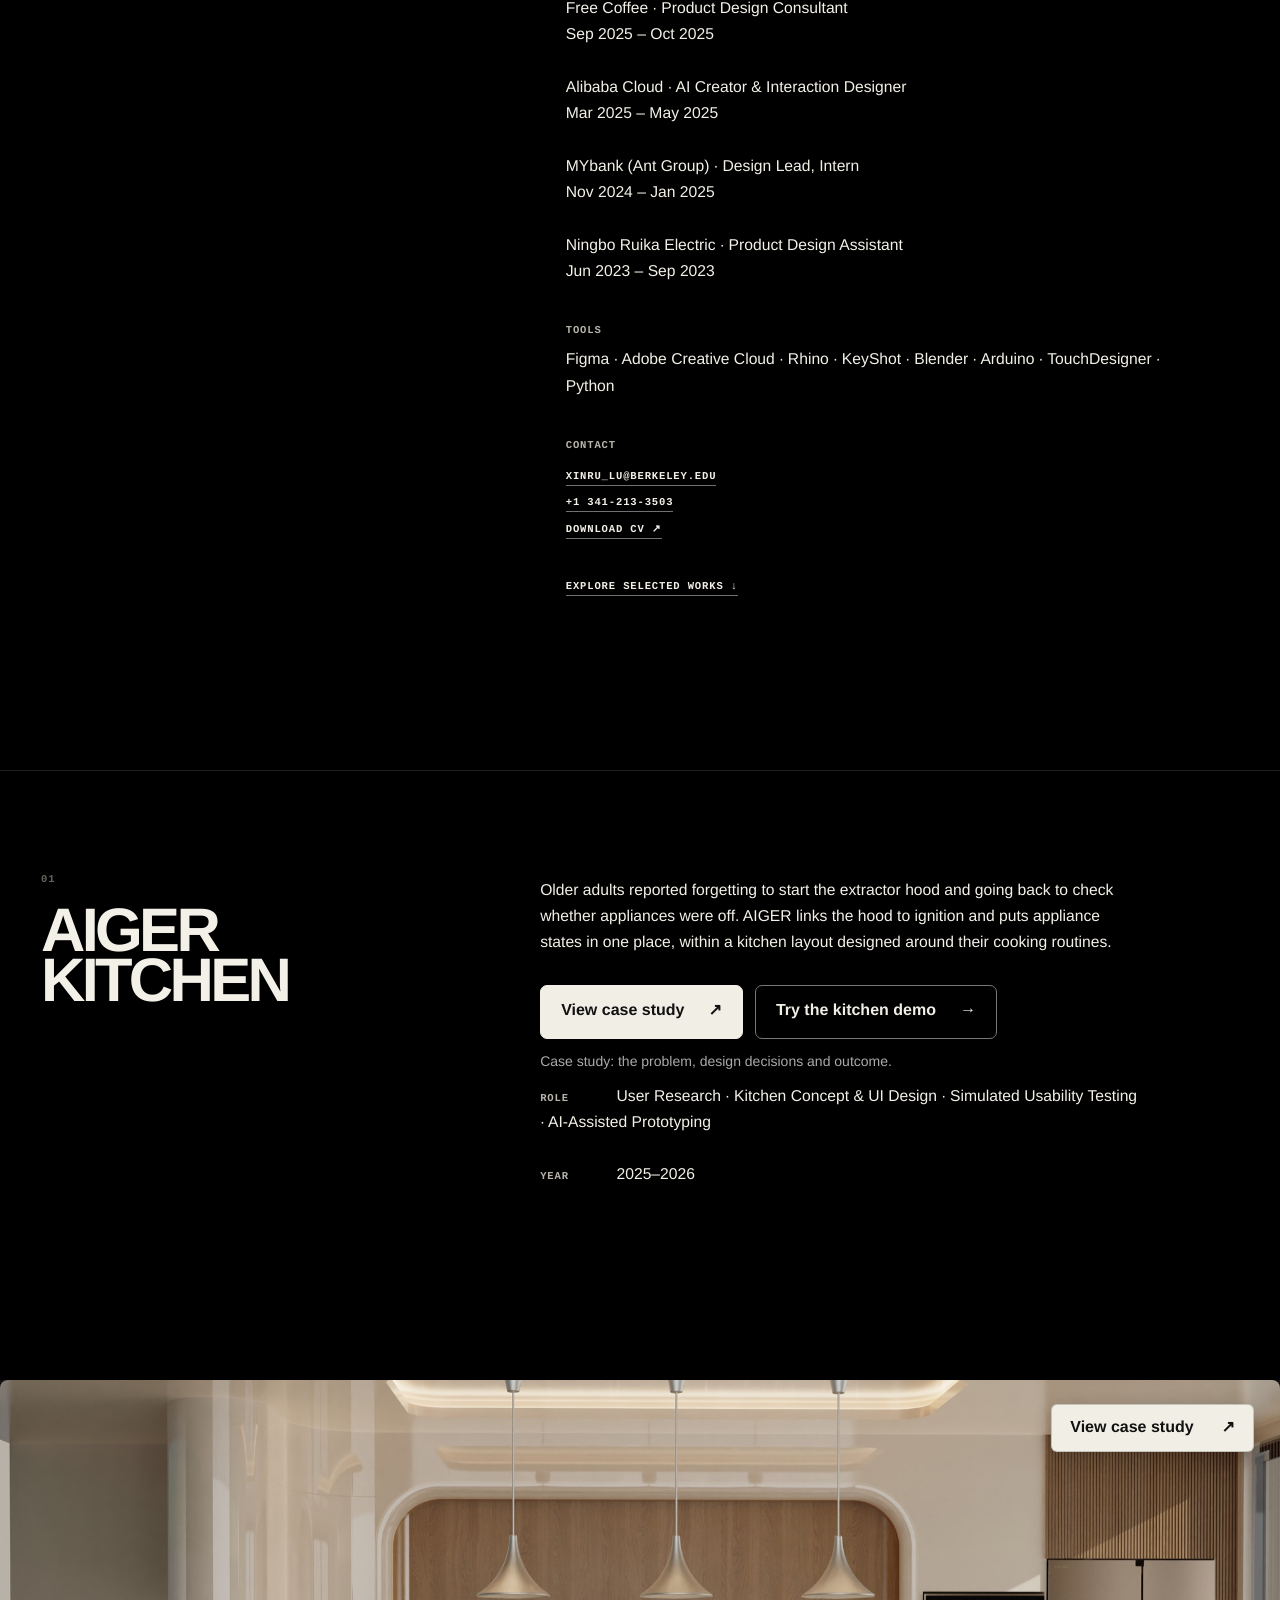
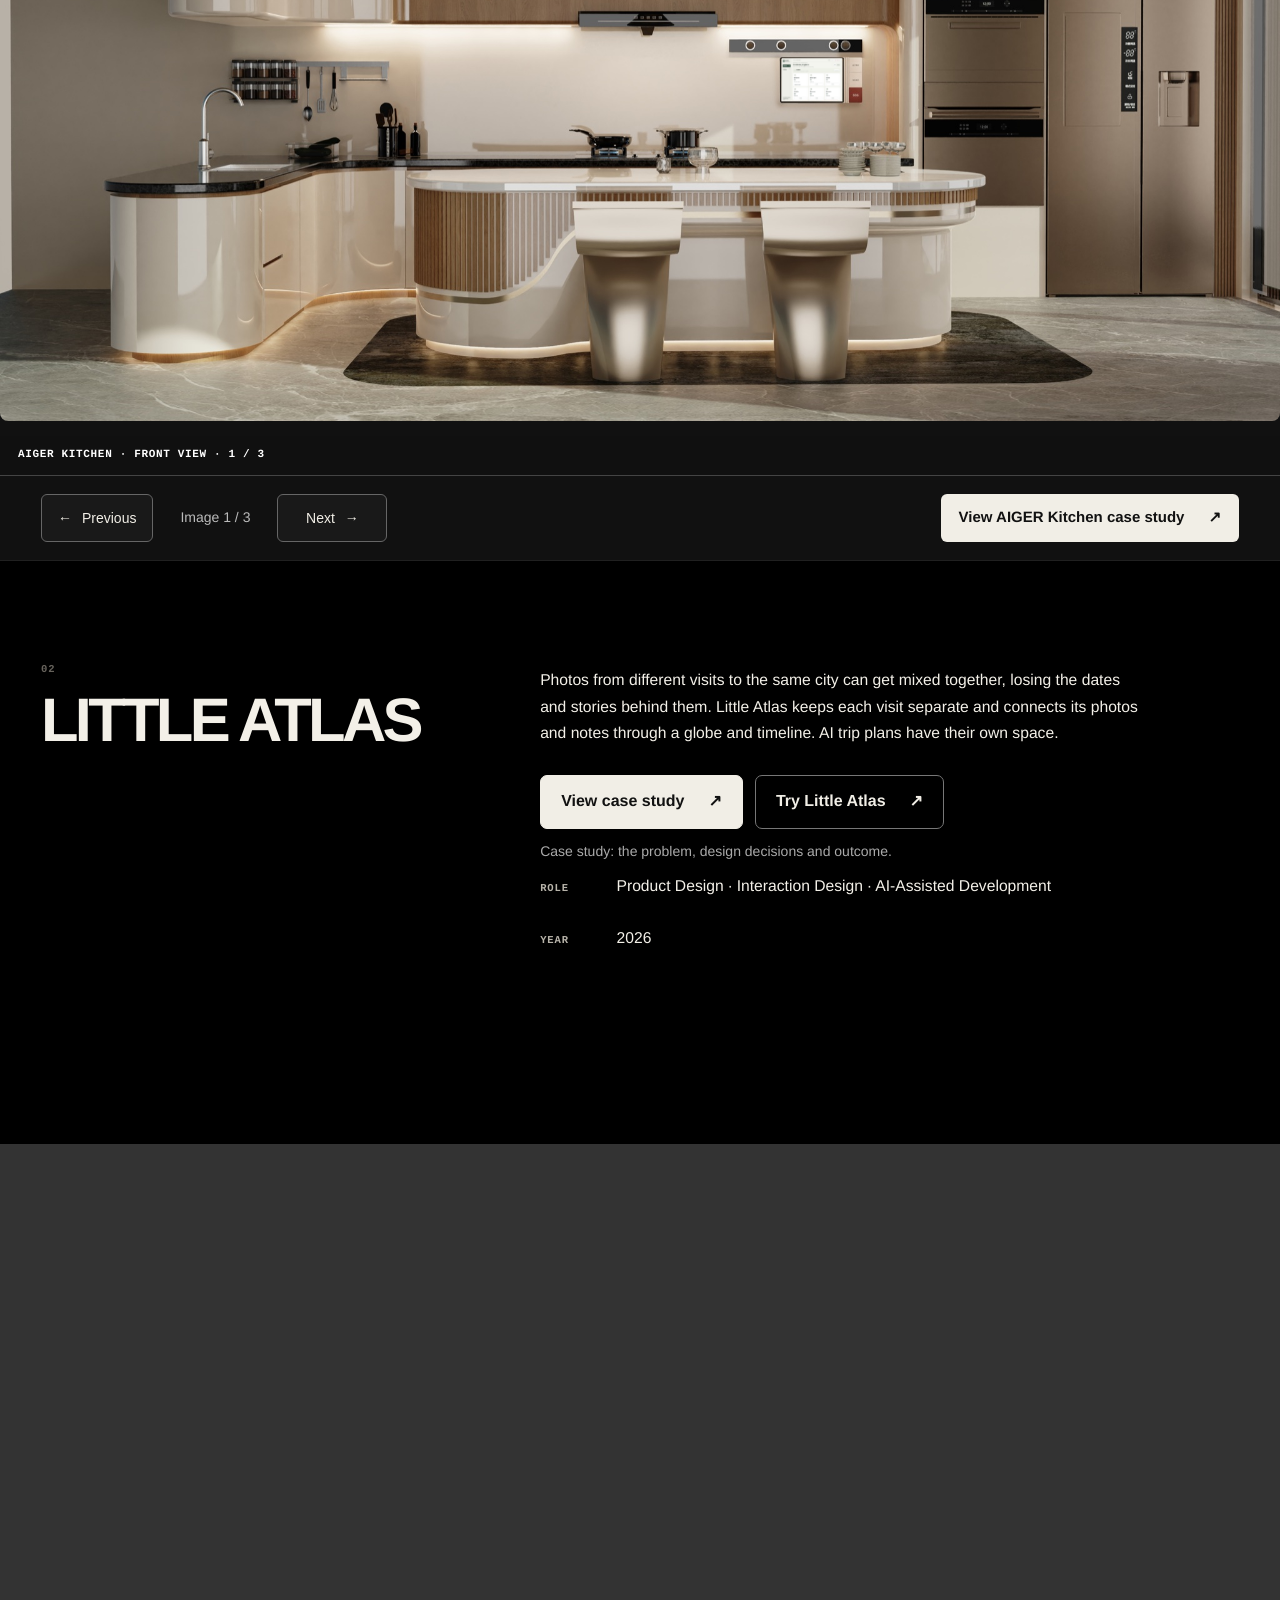
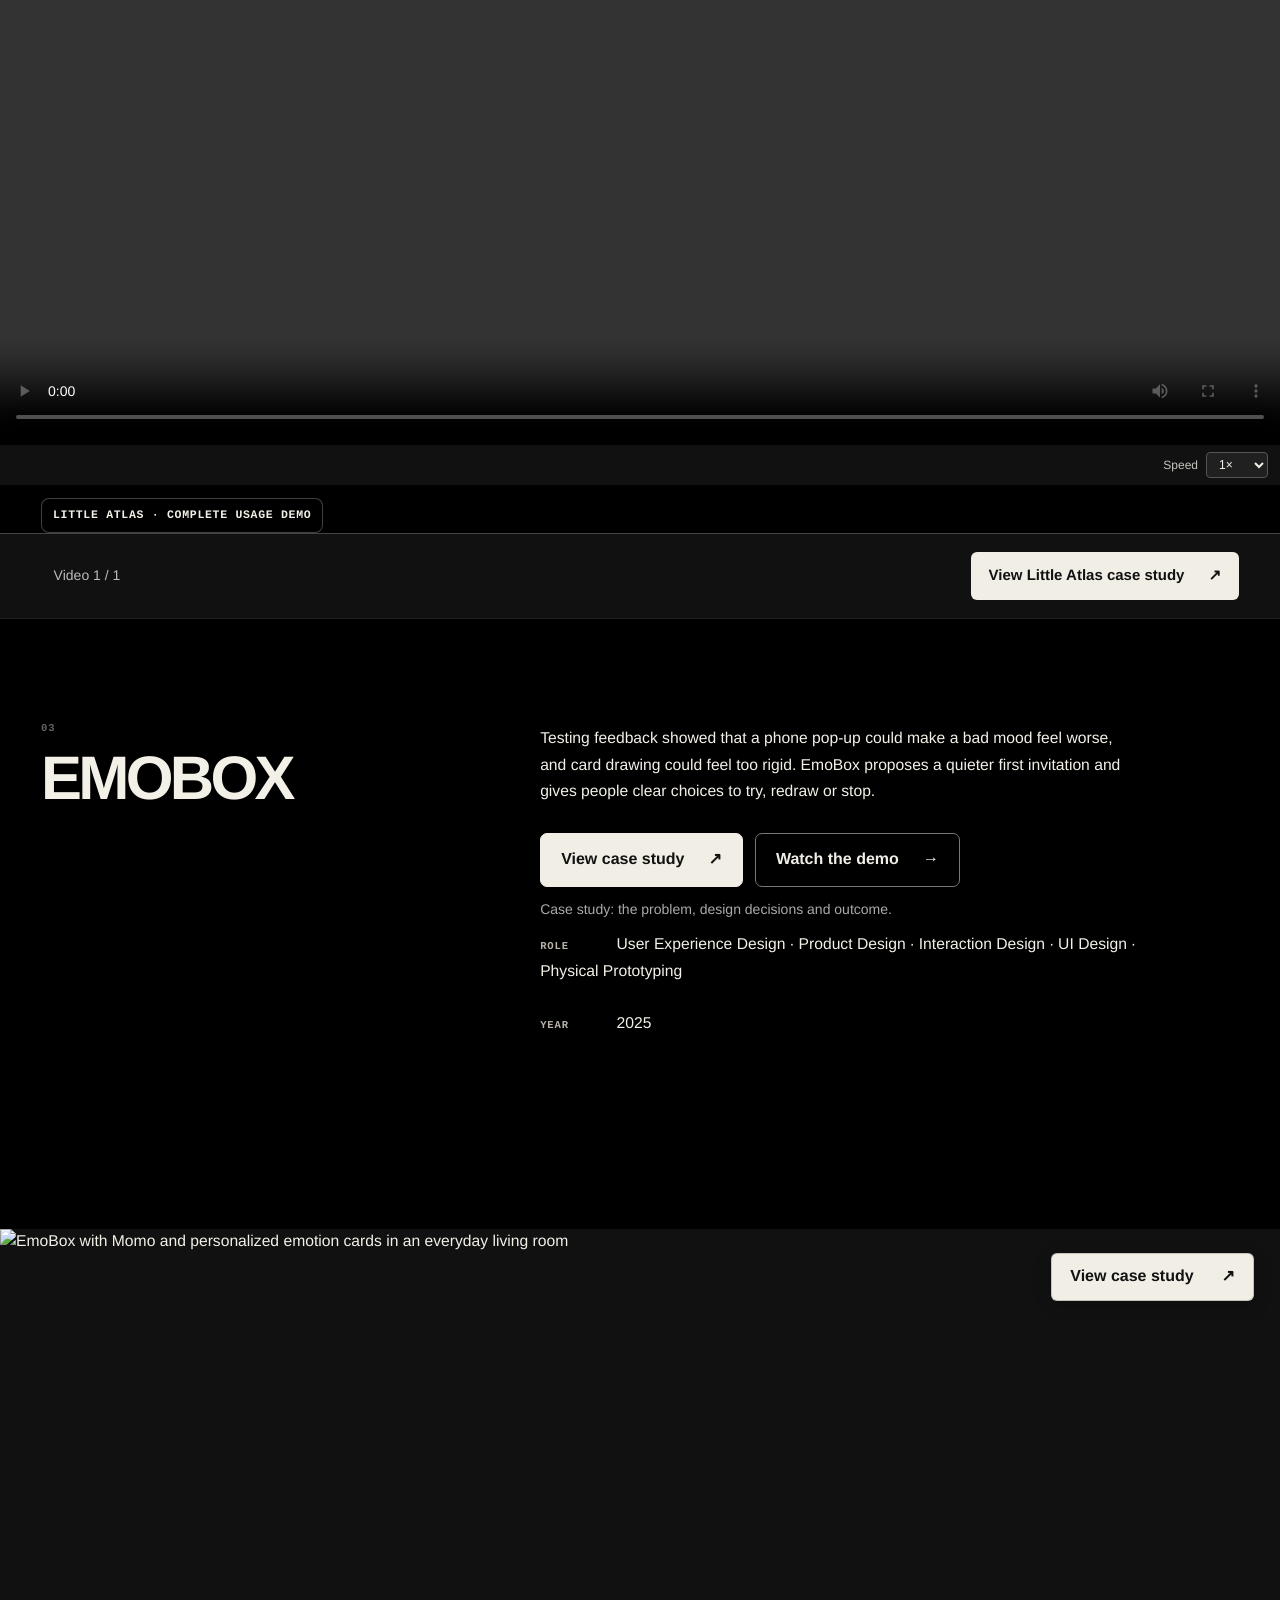
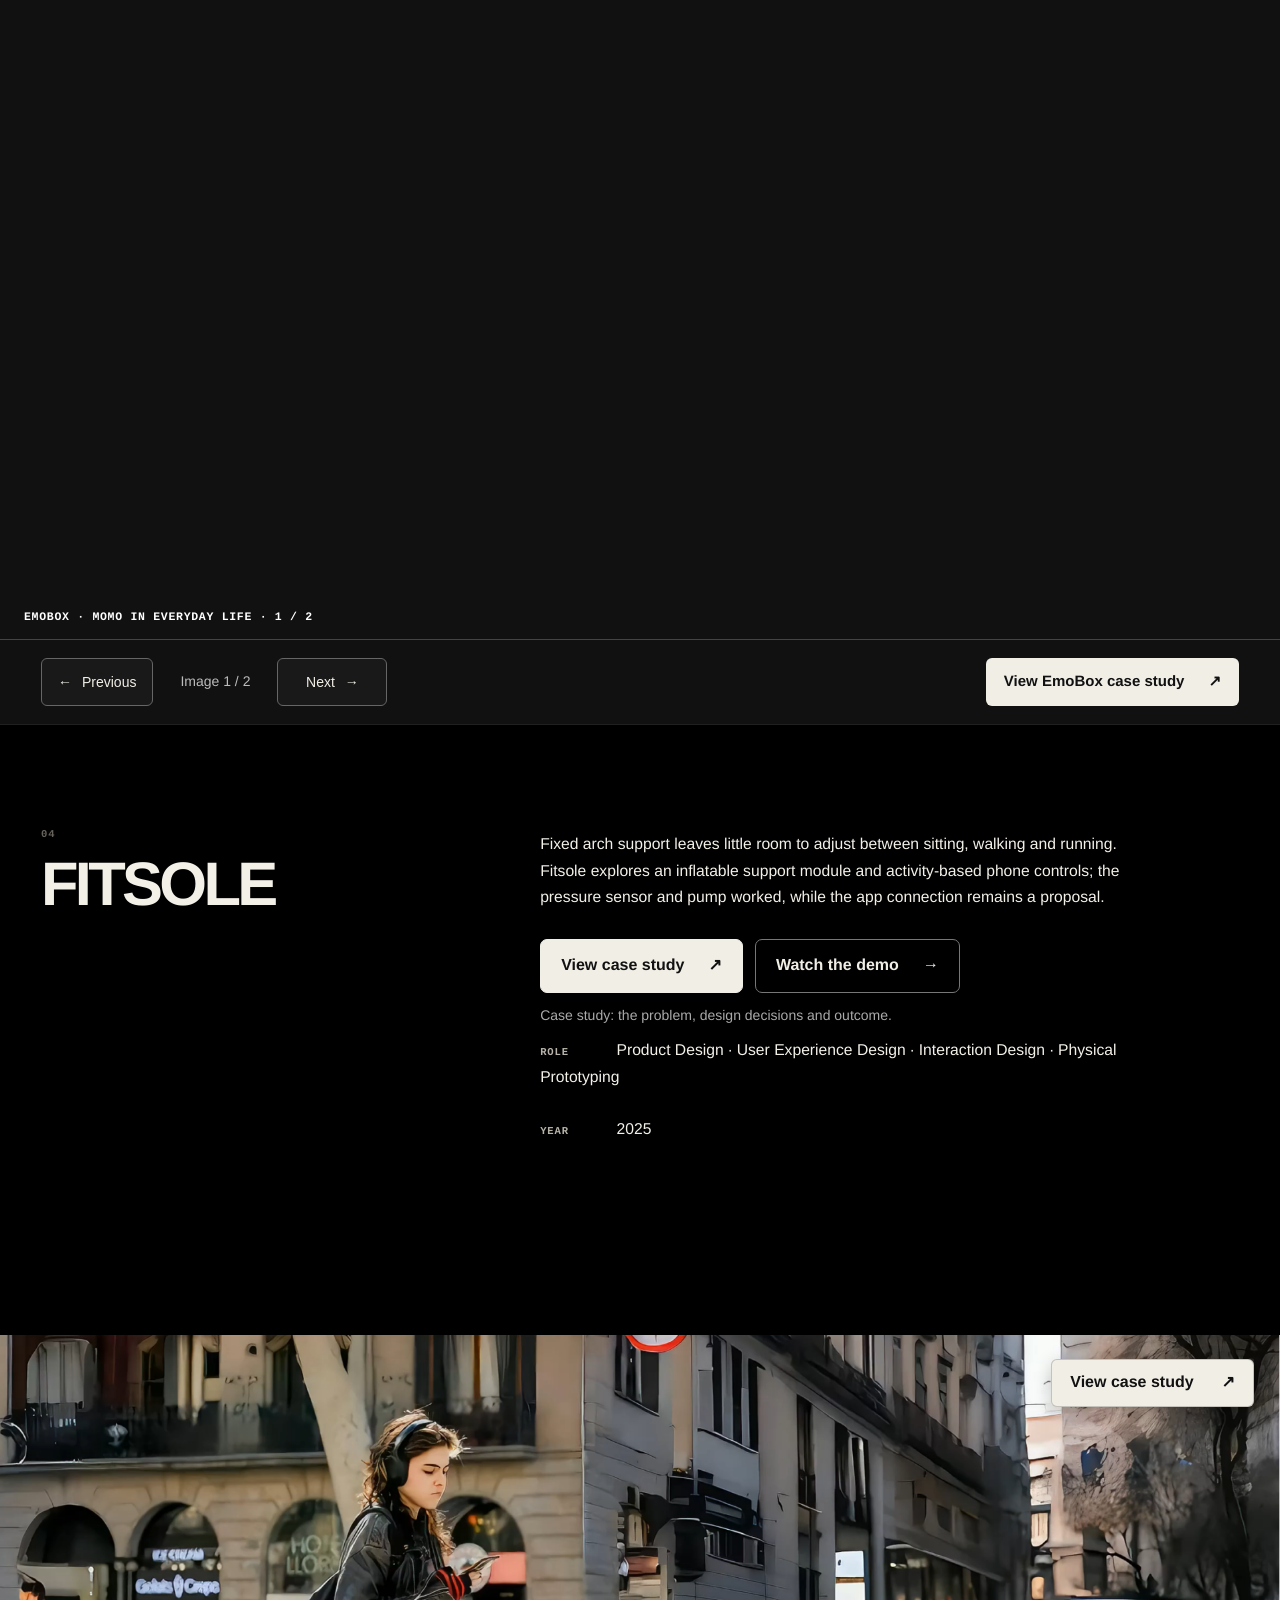
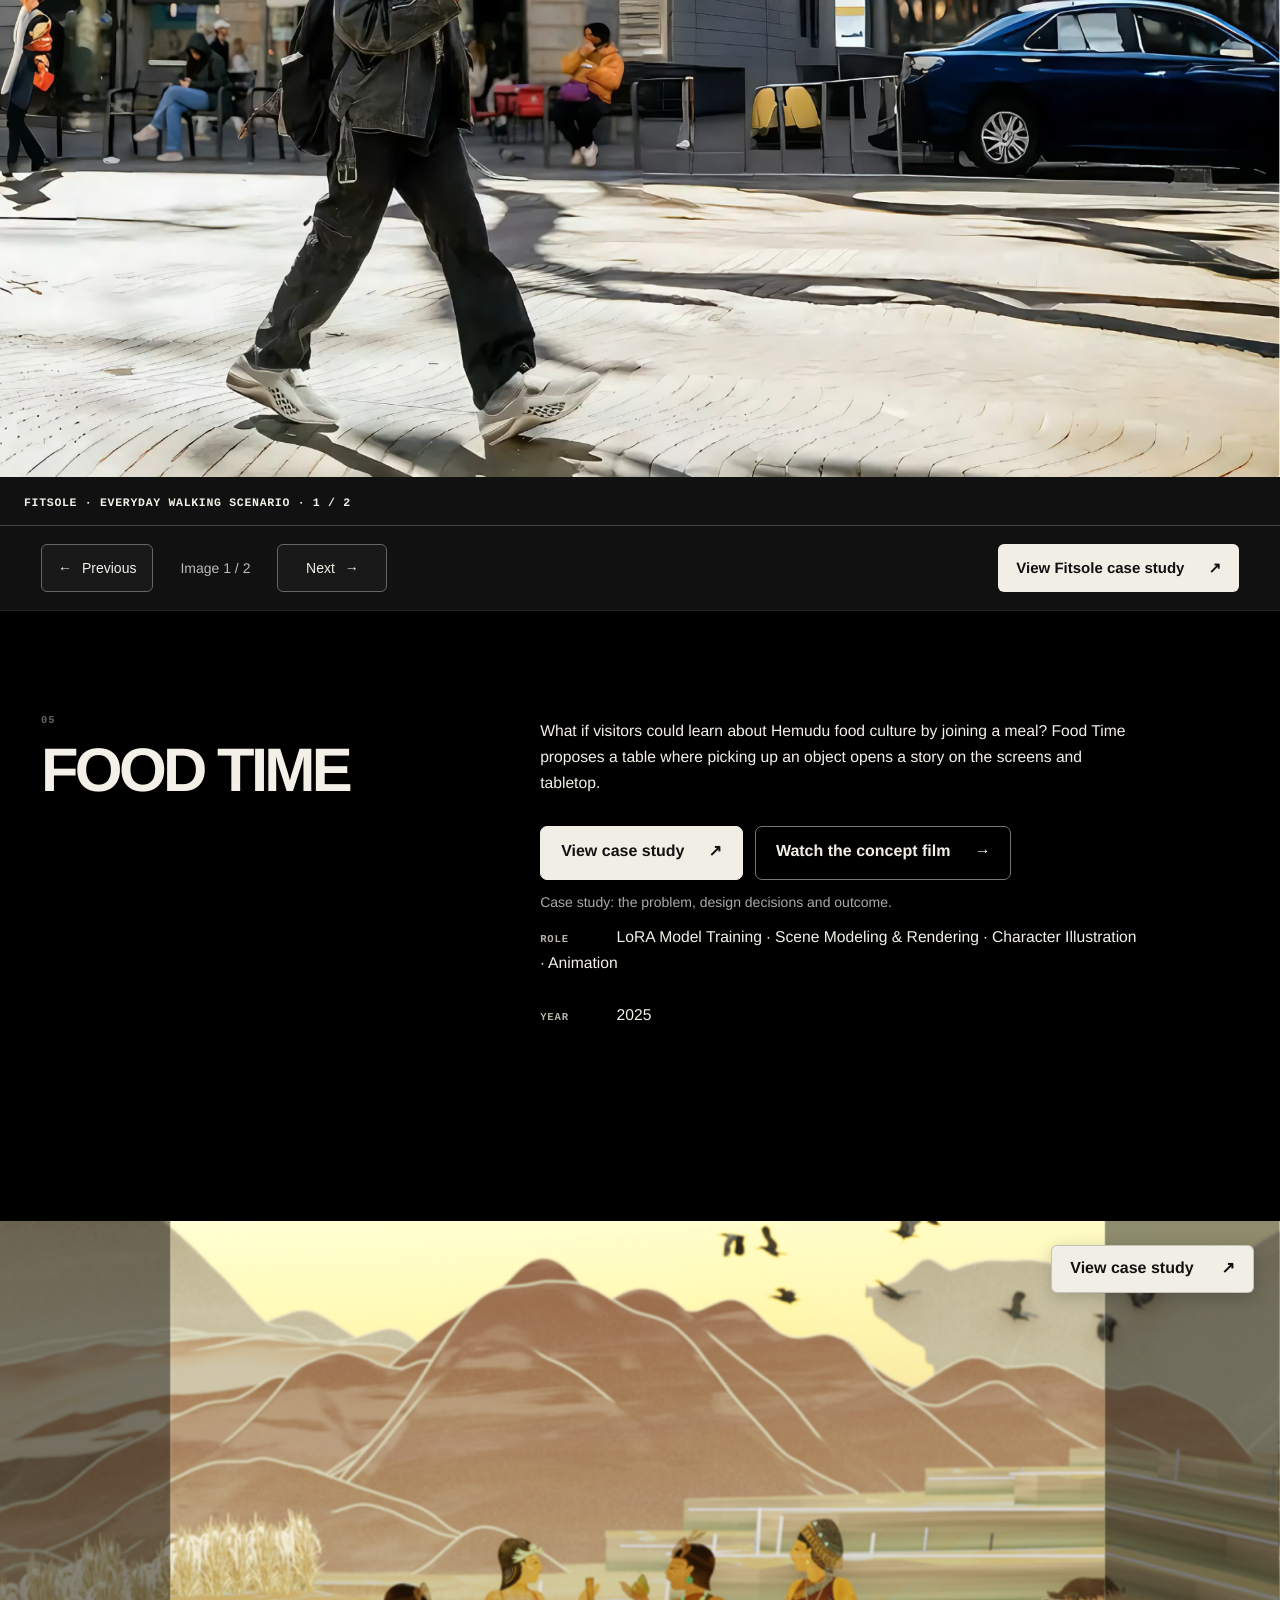
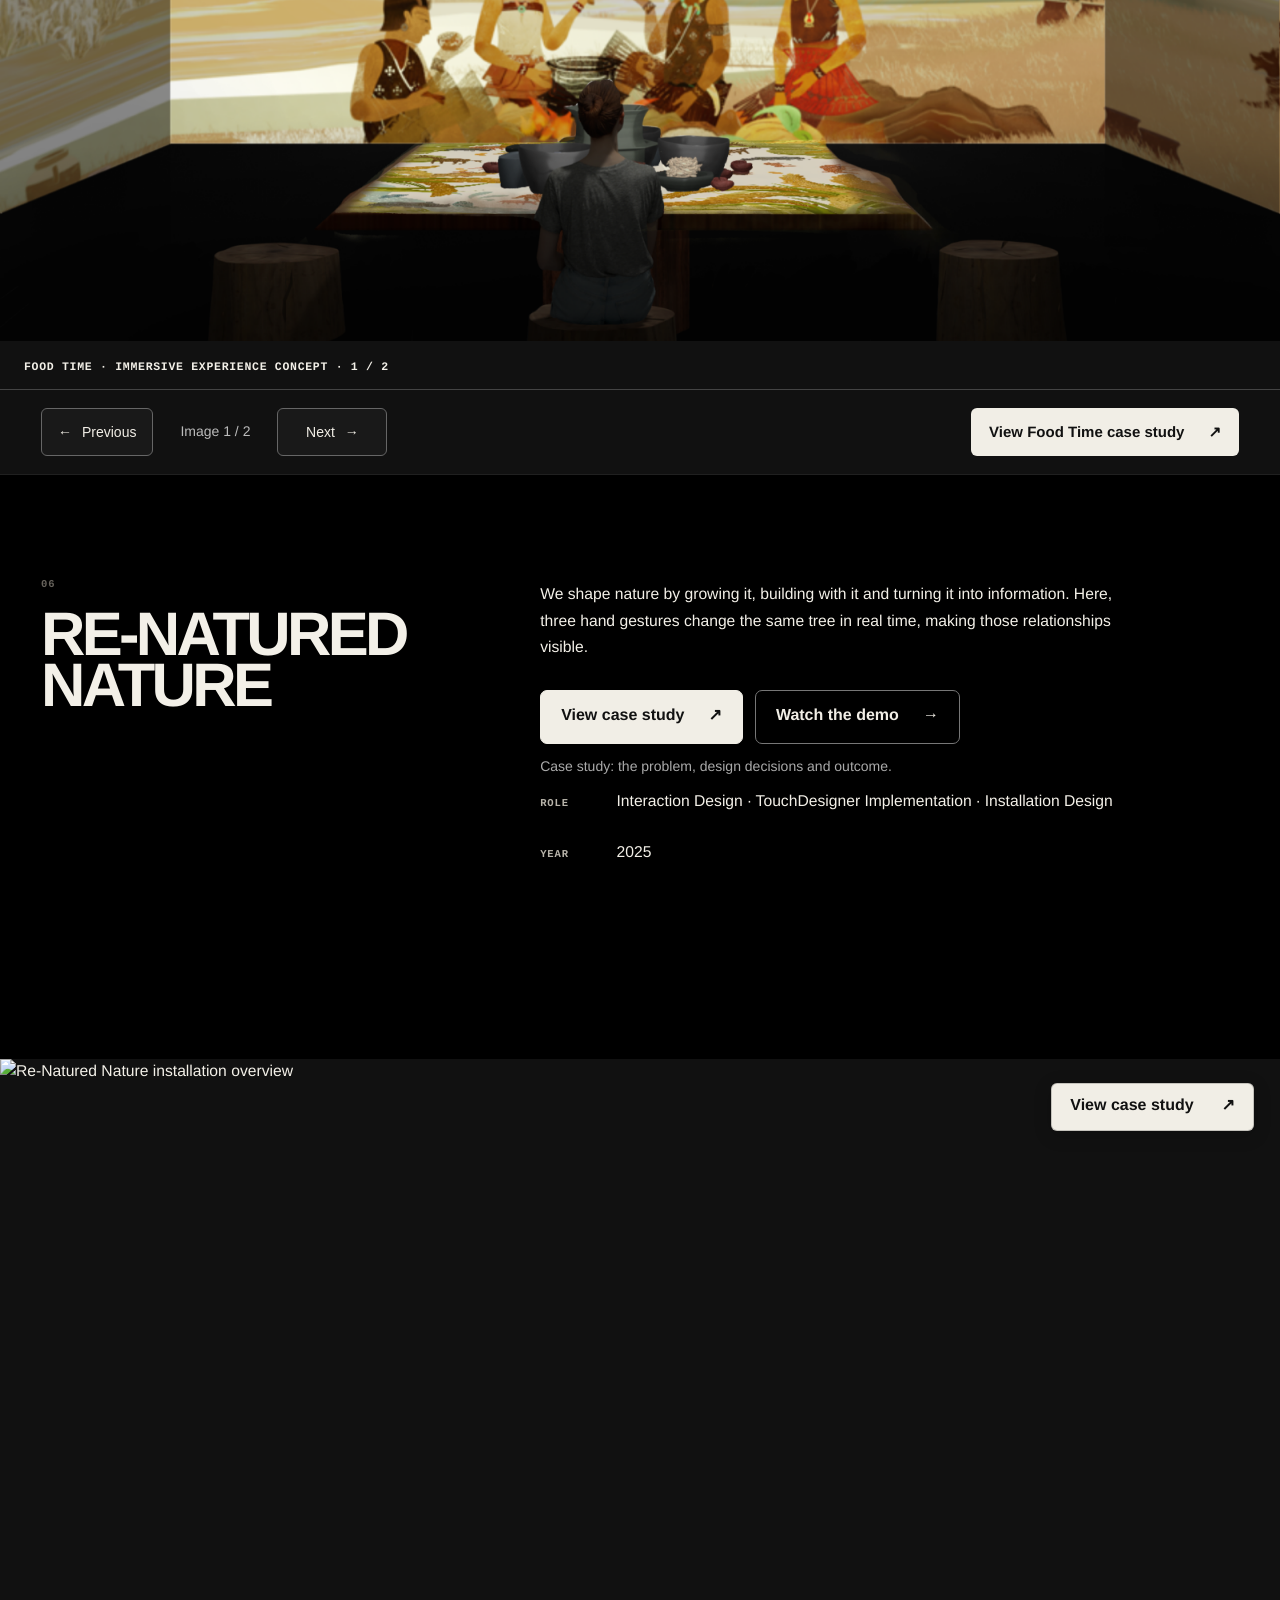
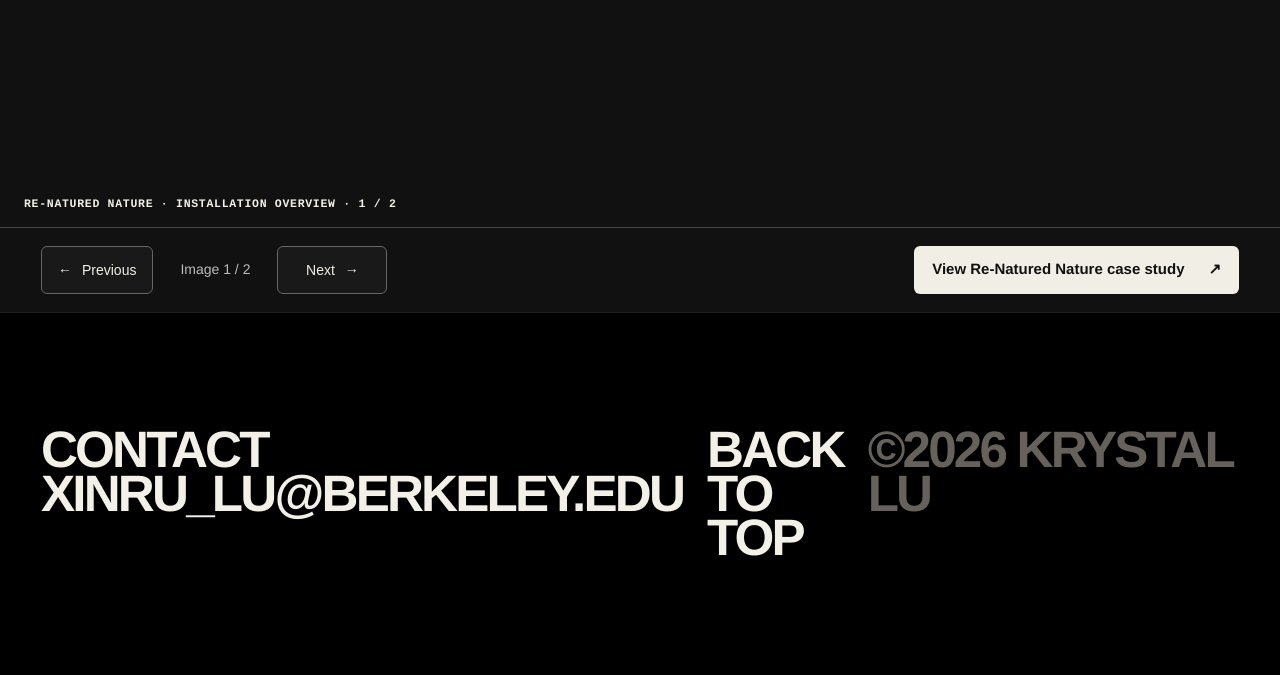
==== commit 63504c3a: "Place About and personal details before project list" ====
--- a/index.html
+++ b/index.html
@@ -6,9 +6,9 @@
   <title>Krystal Lu — UX & Product Design</title>
   <meta name="description" content="Selected works by Krystal Lu, a UX and product designer studying at UC Berkeley. Accessible everyday experiences, connected products and human-AI interaction.">
   <link rel="icon" href="data:image/svg+xml,%3Csvg xmlns='http://www.w3.org/2000/svg' viewBox='0 0 48 48'%3E%3Crect width='48' height='48' fill='black'/%3E%3Ctext x='7' y='37' fill='white' font-size='36' font-family='Impact,Arial Narrow,sans-serif'%3EX%3C/text%3E%3C/svg%3E">
-  <link rel="stylesheet" href="style.css?v=20261018-scroll-intro">
+  <link rel="stylesheet" href="style.css?v=20261019-about-first">
   <link rel="stylesheet" href="emobox-home.css">
-  <script src="app.js?v=20261018-scroll-intro" defer></script>
+  <script src="app.js?v=20261019-about-first" defer></script>
 <link rel="stylesheet" href="aiger-scenes.css"><link rel="stylesheet" href="little-atlas.css"><link rel="stylesheet" href="video-speed.css"><script src="video-speed.js" defer></script><link rel="stylesheet" href="project-entrypoints.css?v=20261018-scroll"></head>
 <body>
   <a class="skip" href="#content">Skip to content</a>
